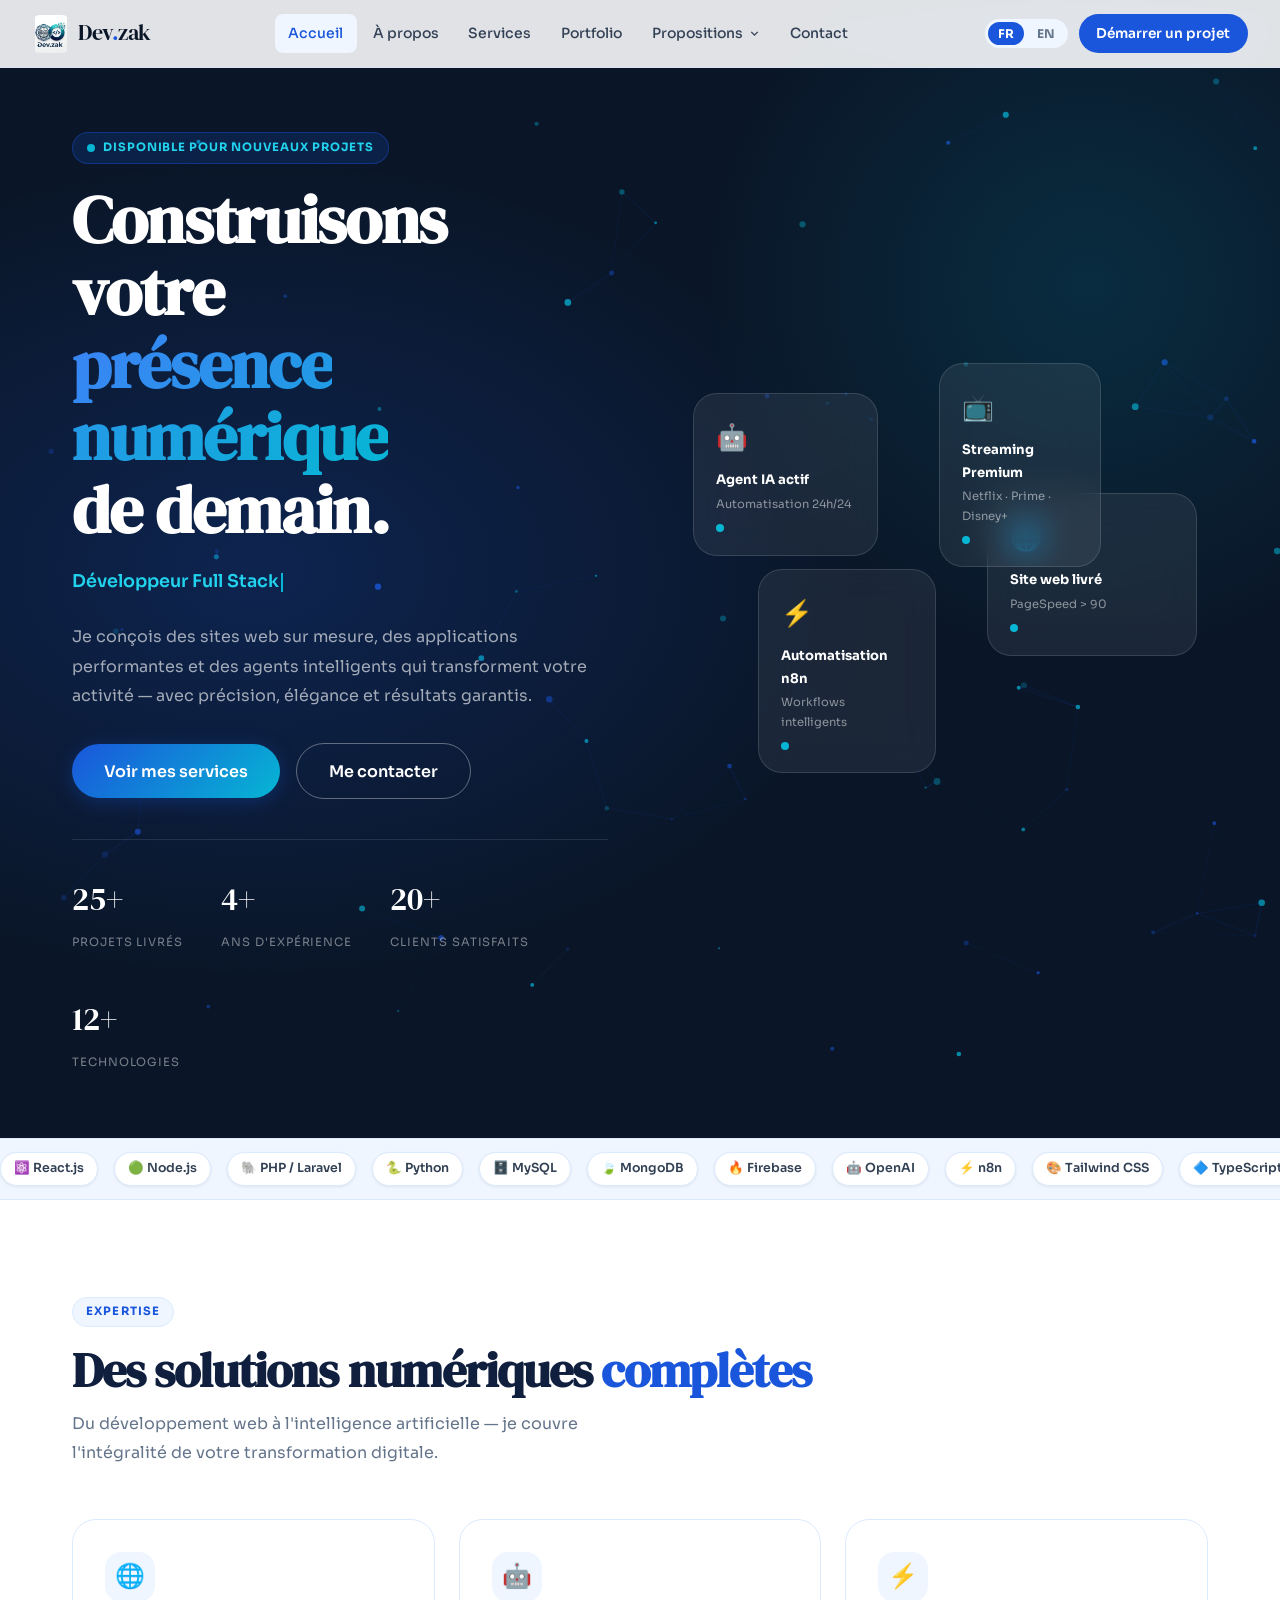
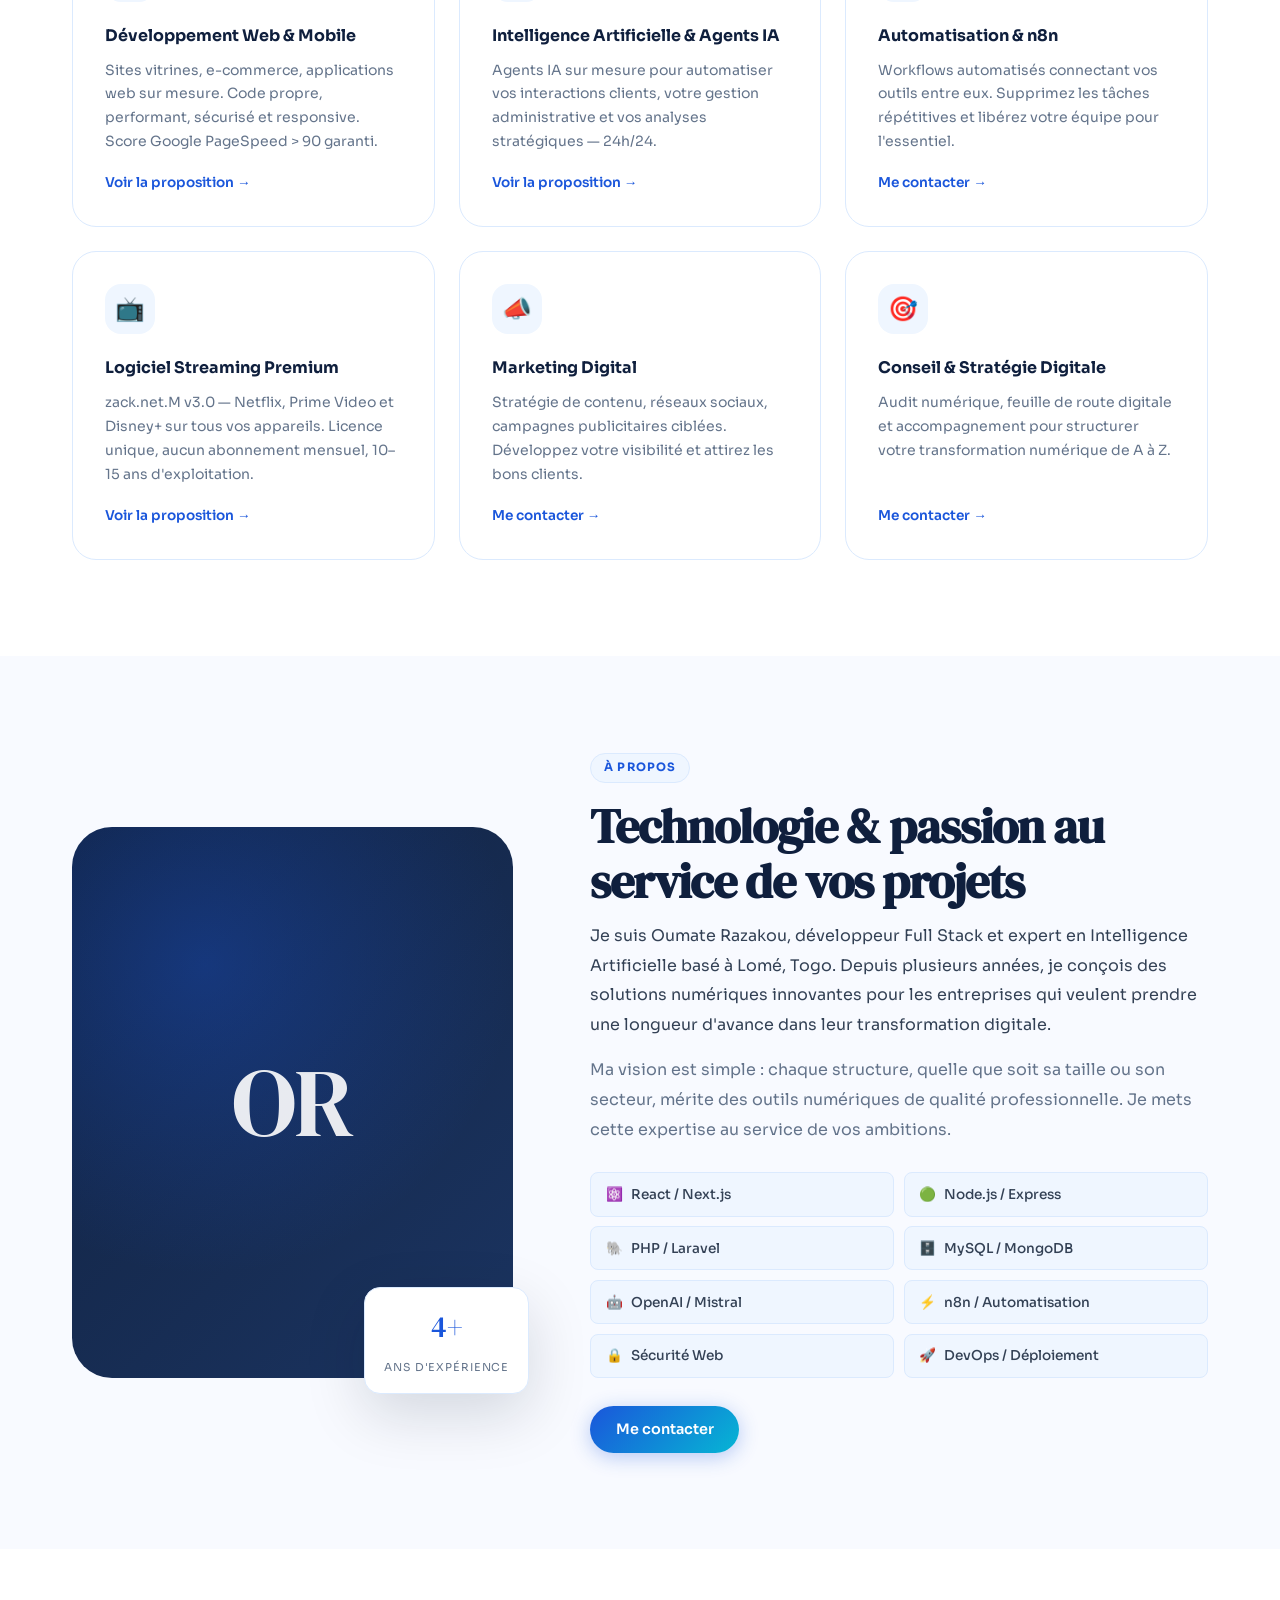
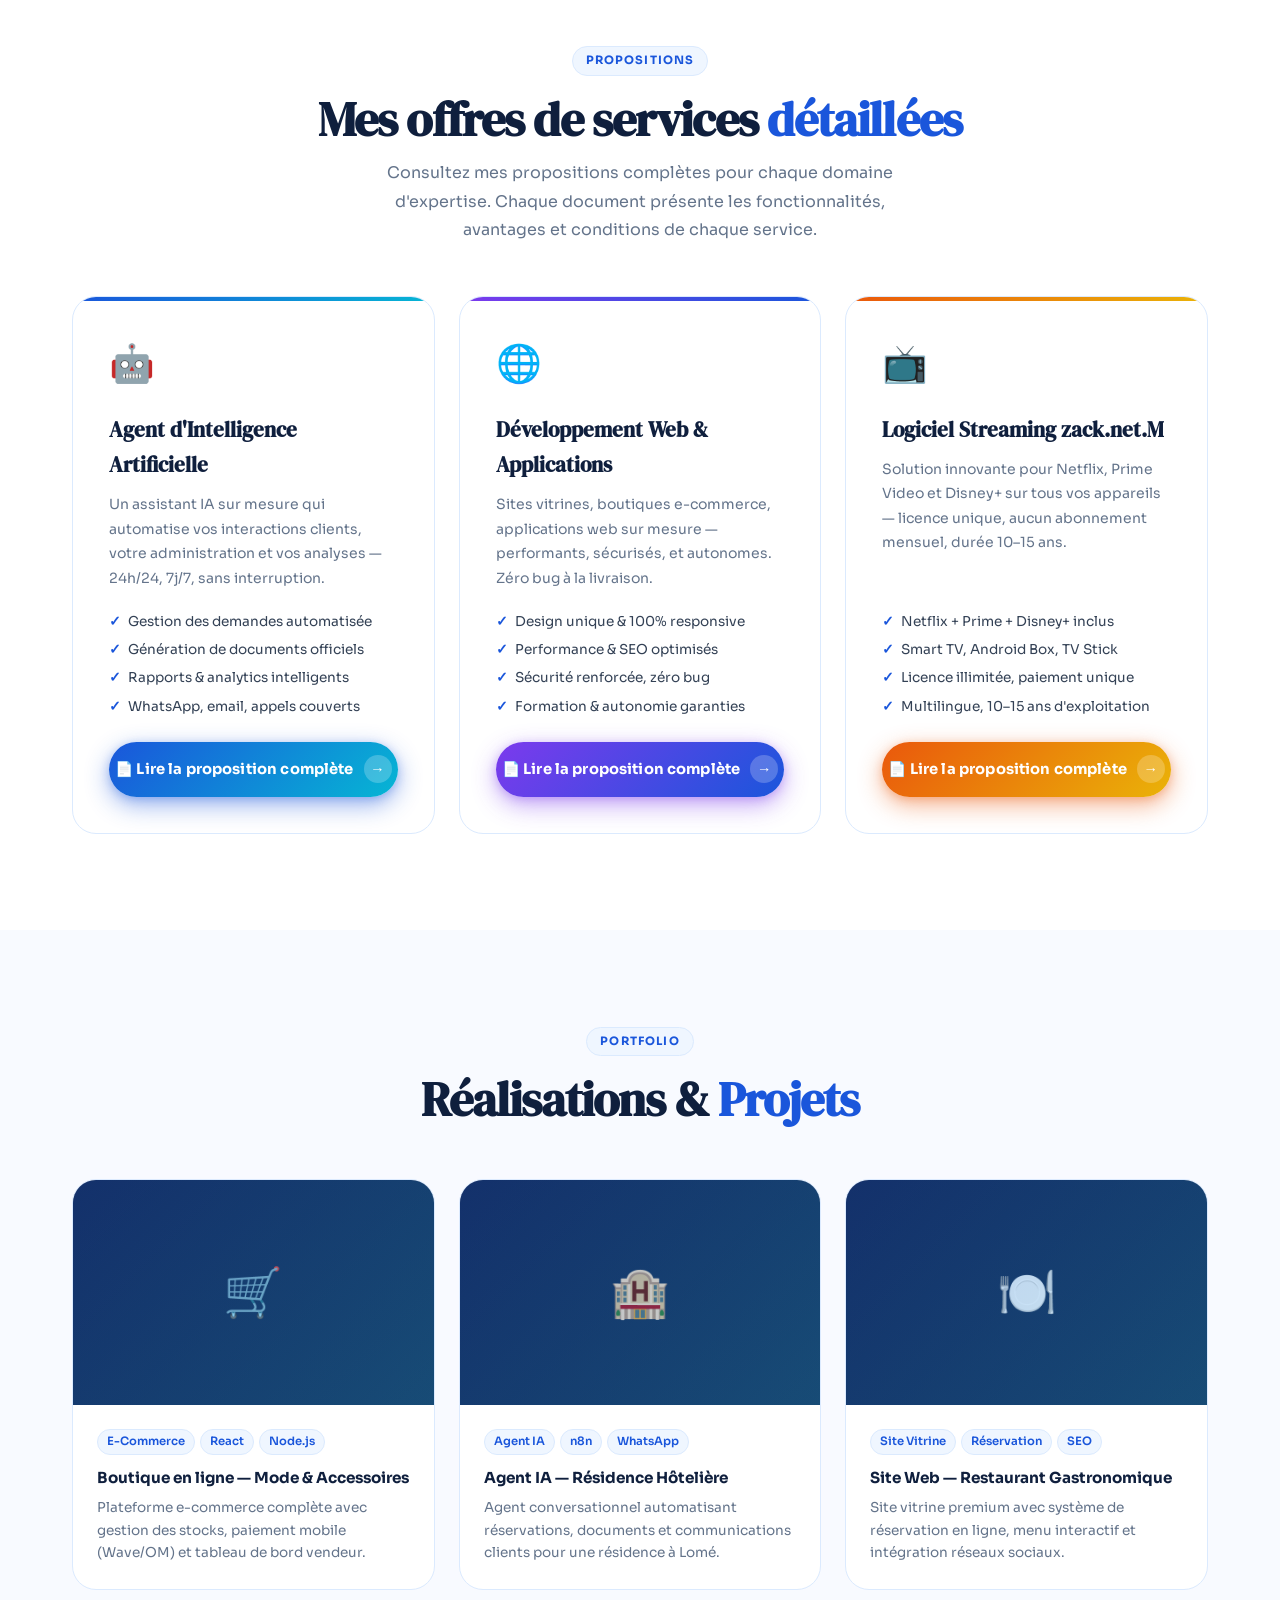
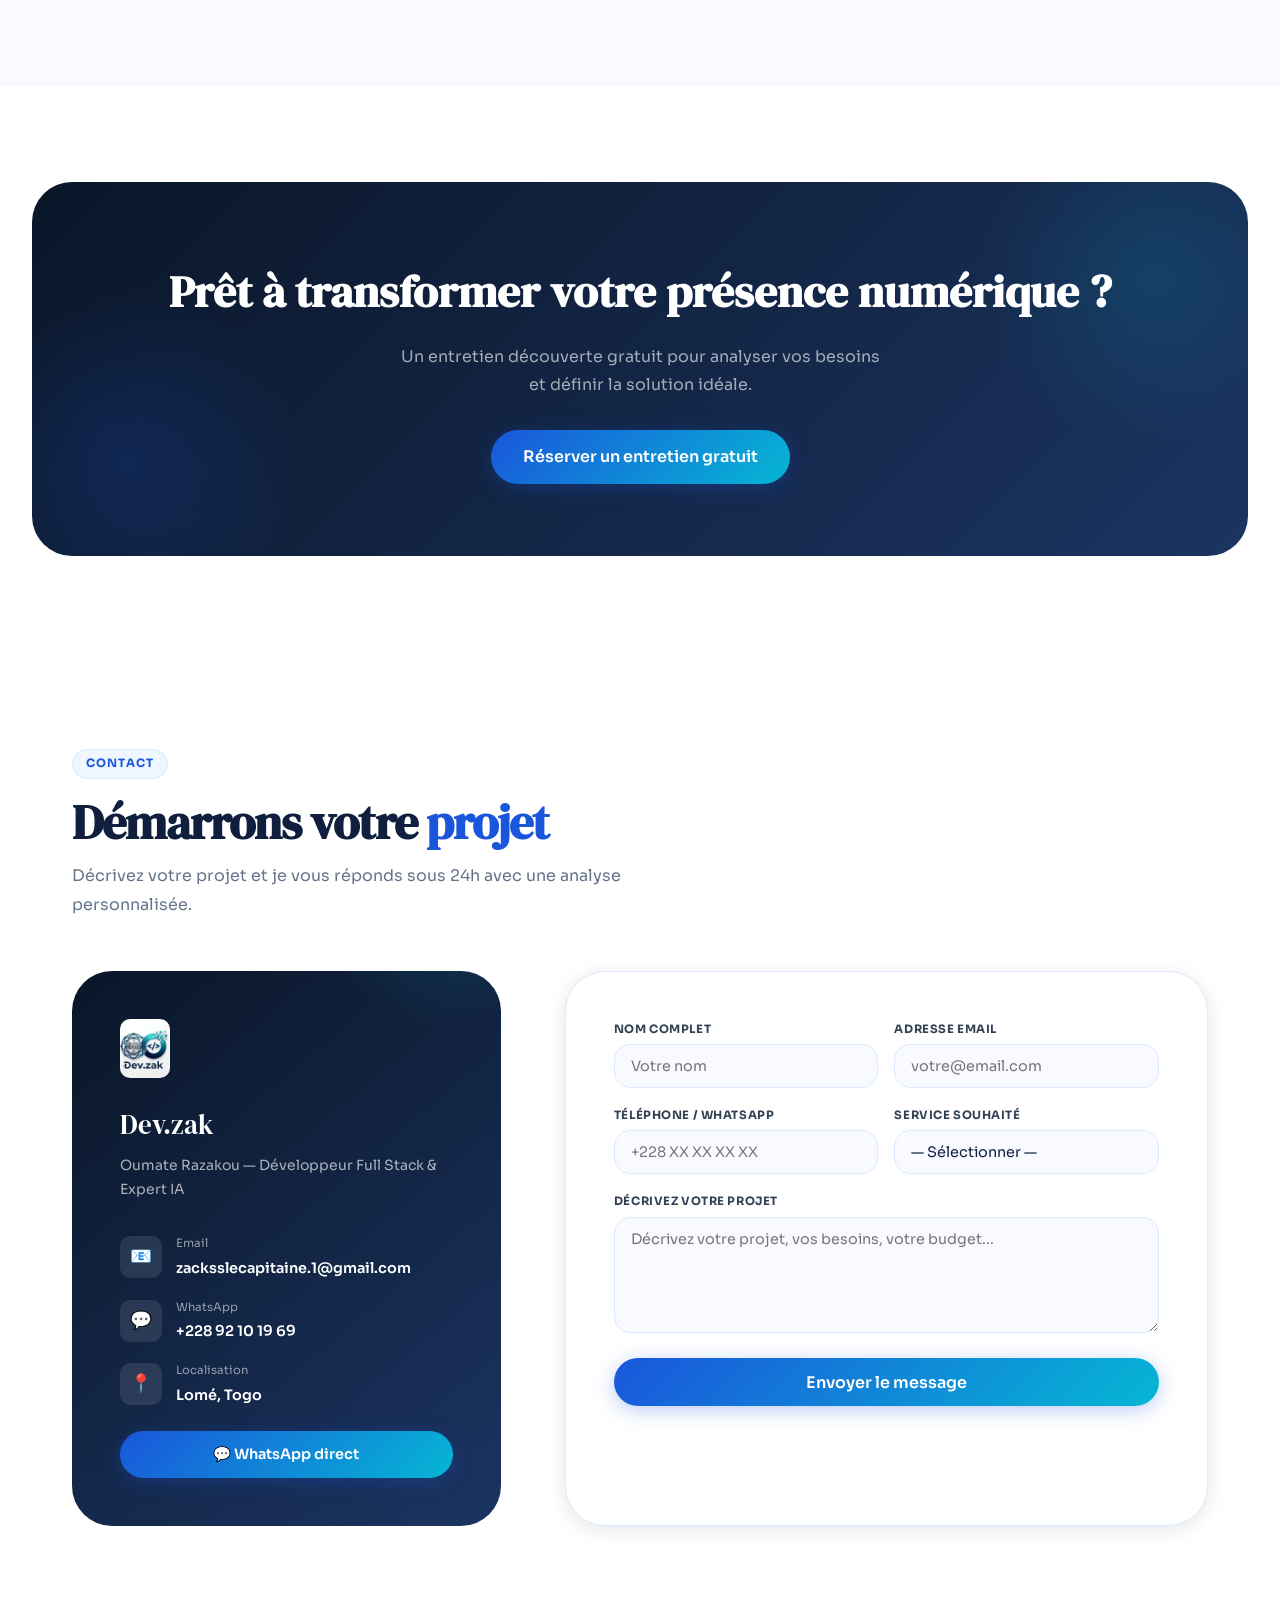
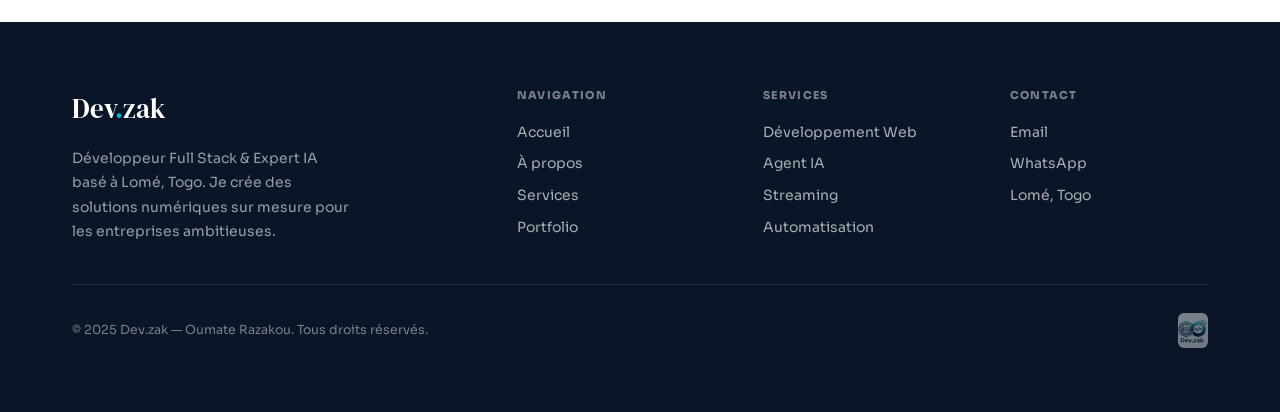
==== index.html @ 381071c2 "premier commit" ====
<!DOCTYPE html>
<html lang="fr">
<head>
  <meta charset="UTF-8"/>
  <meta name="viewport" content="width=device-width, initial-scale=1.0"/>
  <!-- SEO Principal -->
  <meta name="description" content="Dev.zak — Oumate Razakou, Développeur Full Stack & Expert IA à Lomé, Togo. Création de sites web sur mesure, agents IA, automatisation n8n, logiciel streaming. Devis gratuit."/>
  <meta name="keywords" content="développeur web Togo, développeur full stack Lomé, création site web Togo, agent IA Afrique, automatisation n8n, site web sur mesure, Dev.zak, Oumate Razakou, développeur Lomé, intelligence artificielle Togo"/>
  <meta name="author" content="Oumate Razakou — Dev.zak"/>
  <meta name="robots" content="index, follow"/>
  <meta name="theme-color" content="#0A1628"/>
  <link rel="canonical" href="https://dev-zak.netlify.app/"/>
  <meta name="google-site-verification" content="googledb522d963f6779ad"/>

  <!-- Open Graph (réseaux sociaux) -->
  <meta property="og:type" content="website"/>
  <meta property="og:url" content="https://dev-zak.netlify.app/"/>
  <meta property="og:title" content="Dev.zak — Développeur Full Stack & Expert IA | Lomé, Togo"/>
  <meta property="og:description" content="Sites web sur mesure, agents IA et solutions numériques innovantes à Lomé, Togo. Contactez Dev.zak pour un devis gratuit."/>
  <meta property="og:image" content="https://dev-zak.netlify.app/assets/logo.png"/>
  <meta property="og:locale" content="fr_FR"/>
  <meta property="og:site_name" content="Dev.zak"/>

  <!-- Twitter Card -->
  <meta name="twitter:card" content="summary_large_image"/>
  <meta name="twitter:title" content="Dev.zak — Développeur Full Stack & Expert IA"/>
  <meta name="twitter:description" content="Sites web sur mesure, agents IA et solutions numériques à Lomé, Togo."/>
  <meta name="twitter:image" content="https://dev-zak.netlify.app/assets/logo.png"/>

  <!-- Schema.org (données structurées pour Google) -->
  <script type="application/ld+json">
  {
    "@context": "https://schema.org",
    "@type": "ProfessionalService",
    "name": "Dev.zak",
    "description": "Développement web sur mesure, agents IA et solutions numériques à Lomé, Togo.",
    "url": "https://dev-zak.netlify.app",
    "logo": "https://dev-zak.netlify.app/assets/logo.png",
    "founder": {
      "@type": "Person",
      "name": "Oumate Razakou",
      "jobTitle": "Développeur Full Stack & Expert IA"
    },
    "address": {
      "@type": "PostalAddress",
      "addressLocality": "Lomé",
      "addressCountry": "TG"
    },
    "contactPoint": {
      "@type": "ContactPoint",
      "telephone": "+22892101969",
      "contactType": "customer service",
      "availableLanguage": ["French", "English"]
    },
    "sameAs": [
      "https://wa.me/22892101969"
    ],
    "serviceType": [
      "Développement Web",
      "Intelligence Artificielle",
      "Automatisation",
      "Marketing Digital"
    ]
  }
  </script>
  <title>Dev.zak — Oumate Razakou</title>
  <link rel="icon" href="assets/logo.png" type="image/png"/>
  <link rel="stylesheet" href="css/main.css"/>
</head>
<body>

<!-- ═══ NAVBAR ═══ -->
<nav class="navbar" id="navbar">
  <a href="index.html" class="nav-brand">
    <img src="assets/logo.png" alt="Dev.zak" class="nav-logo" width="38" height="38"/>
    <span class="nav-brand-name">Dev<span>.</span>zak</span>
  </a>

  <div class="nav-links">
    <a href="index.html" data-i18n="nav_home" class="active">Accueil</a>
    <a href="#about" data-i18n="nav_about">À propos</a>
    <a href="#services" data-i18n="nav_services">Services</a>
    <a href="#portfolio" data-i18n="nav_portfolio">Portfolio</a>
    <div class="nav-dropdown">
      <button class="nav-dropdown-btn">
        <span data-i18n="nav_propositions">Propositions</span>
        <svg width="13" height="13" viewBox="0 0 24 24" fill="none" stroke="currentColor" stroke-width="2.5"><polyline points="6,9 12,15 18,9"/></svg>
      </button>
      <div class="nav-dropdown-menu">
        <a href="propositions/agent-ia.html">
          <div class="drop-icon">🤖</div>
          <div>
            <div style="font-weight:700;font-size:0.85rem;" data-i18n="nav_prop_ia">Agent IA</div>
            <div style="font-size:0.72rem;color:#64748B;">Automatisation intelligente</div>
          </div>
        </a>
        <a href="propositions/site-web.html">
          <div class="drop-icon">🌐</div>
          <div>
            <div style="font-weight:700;font-size:0.85rem;" data-i18n="nav_prop_web">Développement Web</div>
            <div style="font-size:0.72rem;color:#64748B;">Sites & Applications</div>
          </div>
        </a>
        <a href="propositions/streaming.html">
          <div class="drop-icon">📺</div>
          <div>
            <div style="font-weight:700;font-size:0.85rem;" data-i18n="nav_prop_streaming">Logiciel Streaming</div>
            <div style="font-size:0.72rem;color:#64748B;">Netflix, Prime, Disney+</div>
          </div>
        </a>
      </div>
    </div>
    <a href="#contact" data-i18n="nav_contact">Contact</a>
  </div>

  <div class="nav-right">
    <div class="nav-lang">
      <button class="lang-btn active" data-lang="fr">FR</button>
      <button class="lang-btn" data-lang="en">EN</button>
    </div>
    <a href="#contact" class="nav-cta" data-i18n="nav_cta">Démarrer un projet</a>
    <button class="nav-hamburger" id="nav-hamburger" aria-label="Menu" aria-expanded="false">
      <span></span><span></span><span></span>
    </button>
  </div>
</nav>

<!-- Mobile nav -->
<div class="mobile-nav" id="mobile-nav" role="dialog" aria-label="Navigation mobile">
  <button class="mobile-nav-close" id="mobile-nav-close" aria-label="Fermer">✕</button>
  <a href="index.html" data-i18n="nav_home">🏠 Accueil</a>
  <a href="#about" data-i18n="nav_about">👤 À propos</a>
  <a href="#services" data-i18n="nav_services">⚙️ Services</a>
  <a href="#portfolio" data-i18n="nav_portfolio">💼 Portfolio</a>
  <div class="mobile-nav-sep">Propositions</div>
  <a href="propositions/agent-ia.html">🤖 <span data-i18n="nav_prop_ia">Agent IA</span></a>
  <a href="propositions/site-web.html">🌐 <span data-i18n="nav_prop_web">Développement Web</span></a>
  <a href="propositions/streaming.html">📺 <span data-i18n="nav_prop_streaming">Logiciel Streaming</span></a>
  <a href="#contact" data-i18n="nav_contact">✉️ Contact</a>
</div>

<!-- ═══ HERO ═══ -->
<section class="hero" id="home">
  <canvas id="particles-canvas" aria-hidden="true"></canvas>
  <div class="hero-gradient" aria-hidden="true"></div>
  <div class="container">
    <div class="hero-inner">
      <div class="hero-text">
        <div class="hero-badge" data-i18n="hero_badge">Disponible pour nouveaux projets</div>
        <h1 class="hero-title">
          <span data-i18n="hero_title_1">Construisons votre</span><br/>
          <span class="highlight" data-i18n="hero_title_2">présence numérique</span><br/>
          <span data-i18n="hero_title_3">de demain.</span>
        </h1>
        <div class="hero-typed-row">
          <span id="typed-text"></span><span class="cursor-blink" aria-hidden="true"></span>
        </div>
        <p class="hero-desc" data-i18n="hero_desc">Je conçois des sites web sur mesure, des applications performantes et des agents intelligents qui transforment votre activité — avec précision, élégance et résultats garantis.</p>
        <div class="hero-actions">
          <a href="#services" class="btn btn-primary btn-lg" data-i18n="hero_btn_primary">Voir mes services</a>
          <a href="#contact" class="btn btn-outline btn-lg" data-i18n="hero_btn_secondary">Me contacter</a>
        </div>
        <div class="hero-stats">
          <div class="stat-item"><span class="stat-num" data-target="25" data-suffix="+">0</span><span class="stat-label" data-i18n="stat_1">Projets livrés</span></div>
          <div class="stat-item"><span class="stat-num" data-target="4" data-suffix="+">0</span><span class="stat-label" data-i18n="stat_2">Ans d'expérience</span></div>
          <div class="stat-item"><span class="stat-num" data-target="20" data-suffix="+">0</span><span class="stat-label" data-i18n="stat_3">Clients satisfaits</span></div>
          <div class="stat-item"><span class="stat-num" data-target="15" data-suffix="+">0</span><span class="stat-label" data-i18n="stat_4">Technologies</span></div>
        </div>
      </div>
      <div class="hero-visual" aria-hidden="true">
        <div class="hero-card"><div class="hero-card-icon">🤖</div><div class="hero-card-title">Agent IA actif</div><div class="hero-card-sub">Automatisation 24h/24</div><div class="hero-card-dot"></div></div>
        <div class="hero-card"><div class="hero-card-icon">🌐</div><div class="hero-card-title">Site web livré</div><div class="hero-card-sub">PageSpeed &gt; 90</div><div class="hero-card-dot"></div></div>
        <div class="hero-card"><div class="hero-card-icon">⚡</div><div class="hero-card-title">Automatisation n8n</div><div class="hero-card-sub">Workflows intelligents</div><div class="hero-card-dot"></div></div>
        <div class="hero-card"><div class="hero-card-icon">📺</div><div class="hero-card-title">Streaming Premium</div><div class="hero-card-sub">Netflix · Prime · Disney+</div><div class="hero-card-dot"></div></div>
      </div>
    </div>
  </div>
</section>

<!-- ═══ MARQUEE ═══ -->
<div class="marquee-wrap" aria-hidden="true">
  <div class="marquee-track">
    <div class="tech-chip">⚛️ React.js</div><div class="tech-chip">🟢 Node.js</div><div class="tech-chip">🐘 PHP / Laravel</div><div class="tech-chip">🐍 Python</div><div class="tech-chip">🗄️ MySQL</div><div class="tech-chip">🍃 MongoDB</div><div class="tech-chip">🔥 Firebase</div><div class="tech-chip">🤖 OpenAI</div><div class="tech-chip">⚡ n8n</div><div class="tech-chip">🎨 Tailwind CSS</div><div class="tech-chip">🔷 TypeScript</div><div class="tech-chip">🚀 Next.js</div><div class="tech-chip">🐳 Docker</div><div class="tech-chip">💳 Stripe / Wave</div><div class="tech-chip">🌊 Vercel</div>
    <div class="tech-chip">⚛️ React.js</div><div class="tech-chip">🟢 Node.js</div><div class="tech-chip">🐘 PHP / Laravel</div><div class="tech-chip">🐍 Python</div><div class="tech-chip">🗄️ MySQL</div><div class="tech-chip">🍃 MongoDB</div><div class="tech-chip">🔥 Firebase</div><div class="tech-chip">🤖 OpenAI</div><div class="tech-chip">⚡ n8n</div><div class="tech-chip">🎨 Tailwind CSS</div><div class="tech-chip">🔷 TypeScript</div><div class="tech-chip">🚀 Next.js</div><div class="tech-chip">🐳 Docker</div><div class="tech-chip">💳 Stripe / Wave</div><div class="tech-chip">🌊 Vercel</div>
  </div>
</div>

<!-- ═══ SERVICES ═══ -->
<section class="section" id="services">
  <div class="container">
    <div class="section-header">
      <div class="section-tag reveal" data-i18n="services_tag">Expertise</div>
      <h2 class="section-title reveal reveal-delay-1">Des solutions numériques <span>complètes</span></h2>
      <p class="section-subtitle reveal reveal-delay-2" data-i18n="services_subtitle">Du développement web à l'intelligence artificielle — je couvre l'intégralité de votre transformation digitale.</p>
    </div>
    <div class="services-grid">
      <div class="service-card reveal">
        <div class="service-icon">🌐</div>
        <h3 class="service-card-title">Développement Web & Mobile</h3>
        <p class="service-card-desc">Sites vitrines, e-commerce, applications web sur mesure. Code propre, performant, sécurisé et responsive. Score Google PageSpeed &gt; 90 garanti.</p>
        <a href="propositions/site-web.html" class="service-card-link">Voir la proposition →</a>
      </div>
      <div class="service-card reveal reveal-delay-1">
        <div class="service-icon">🤖</div>
        <h3 class="service-card-title">Intelligence Artificielle & Agents IA</h3>
        <p class="service-card-desc">Agents IA sur mesure pour automatiser vos interactions clients, votre gestion administrative et vos analyses stratégiques — 24h/24.</p>
        <a href="propositions/agent-ia.html" class="service-card-link">Voir la proposition →</a>
      </div>
      <div class="service-card reveal reveal-delay-2">
        <div class="service-icon">⚡</div>
        <h3 class="service-card-title">Automatisation & n8n</h3>
        <p class="service-card-desc">Workflows automatisés connectant vos outils entre eux. Supprimez les tâches répétitives et libérez votre équipe pour l'essentiel.</p>
        <a href="#contact" class="service-card-link">Me contacter →</a>
      </div>
      <div class="service-card reveal">
        <div class="service-icon">📺</div>
        <h3 class="service-card-title">Logiciel Streaming Premium</h3>
        <p class="service-card-desc">zack.net.M v3.0 — Netflix, Prime Video et Disney+ sur tous vos appareils. Licence unique, aucun abonnement mensuel, 10–15 ans d'exploitation.</p>
        <a href="propositions/streaming.html" class="service-card-link">Voir la proposition →</a>
      </div>
      <div class="service-card reveal reveal-delay-1">
        <div class="service-icon">📣</div>
        <h3 class="service-card-title">Marketing Digital</h3>
        <p class="service-card-desc">Stratégie de contenu, réseaux sociaux, campagnes publicitaires ciblées. Développez votre visibilité et attirez les bons clients.</p>
        <a href="#contact" class="service-card-link">Me contacter →</a>
      </div>
      <div class="service-card reveal reveal-delay-2">
        <div class="service-icon">🎯</div>
        <h3 class="service-card-title">Conseil & Stratégie Digitale</h3>
        <p class="service-card-desc">Audit numérique, feuille de route digitale et accompagnement pour structurer votre transformation numérique de A à Z.</p>
        <a href="#contact" class="service-card-link">Me contacter →</a>
      </div>
    </div>
  </div>
</section>

<!-- ═══ ABOUT ═══ -->
<section class="section section-bg" id="about">
  <div class="container">
    <div class="about-grid">
      <div class="about-img-col reveal reveal-left">
        <div class="about-avatar">
          <span class="about-initials">OR</span>
        </div>
        <div class="about-badge">
          <span class="about-badge-num">4+</span>
          <span class="about-badge-text">Ans d'expérience</span>
        </div>
      </div>
      <div class="reveal reveal-right">
        <div class="section-tag" data-i18n="about_tag">À propos</div>
        <h2 class="section-title" data-i18n="about_title">Technologie & passion au service de vos projets</h2>
        <p style="color:var(--text-body);line-height:1.85;margin-bottom:1rem;" data-i18n="about_desc">Je suis Oumate Razakou, développeur Full Stack et expert en Intelligence Artificielle basé à Lomé, Togo. Depuis plusieurs années, je conçois des solutions numériques innovantes pour les structures qui veulent prendre une longueur d'avance dans leur transformation digitale.</p>
        <p style="color:var(--text-muted);line-height:1.85;margin-bottom:1.75rem;" data-i18n="about_vision">Ma vision est simple : chaque structure, quelle que soit sa taille ou son secteur, mérite des outils numériques de qualité professionnelle. Je mets cette expertise au service de vos ambitions.</p>
        <div class="skills-grid">
          <div class="skill-chip"><span>⚛️</span> React / Next.js</div>
          <div class="skill-chip"><span>🟢</span> Node.js / Express</div>
          <div class="skill-chip"><span>🐘</span> PHP / Laravel</div>
          <div class="skill-chip"><span>🗄️</span> MySQL / MongoDB</div>
          <div class="skill-chip"><span>🤖</span> OpenAI / Mistral</div>
          <div class="skill-chip"><span>⚡</span> n8n / Automatisation</div>
          <div class="skill-chip"><span>🔒</span> Sécurité Web</div>
          <div class="skill-chip"><span>🚀</span> DevOps / Déploiement</div>
        </div>
        <div style="margin-top:1.75rem;">
          <a href="#contact" class="btn btn-primary" data-i18n="hero_btn_secondary">Me contacter</a>
        </div>
      </div>
    </div>
  </div>
</section>

<!-- ═══ PROPOSITIONS ═══ -->
<section class="section" id="propositions">
  <div class="container">
    <div class="section-header centered">
      <div class="section-tag reveal" data-i18n="props_tag">Propositions</div>
      <h2 class="section-title reveal reveal-delay-1">Mes offres de services <span>détaillées</span></h2>
      <p class="section-subtitle reveal reveal-delay-2" data-i18n="props_subtitle">Consultez mes propositions complètes pour chaque domaine d'expertise. Chaque page présente les fonctionnalités et avantages de chaque service.</p>
    </div>
    <div class="props-grid">
      <div class="prop-card reveal" style="--card-grad: linear-gradient(90deg, #1A56DB, #06B6D4);">
        <div class="prop-icon">🤖</div>
        <h3 class="prop-title">Agent d'Intelligence Artificielle</h3>
        <p class="prop-desc">Un assistant IA sur mesure qui automatise vos interactions clients, votre administration et vos analyses — 24h/24, 7j/7, sans interruption.</p>
        <div class="prop-features">
          <div class="prop-feature">Gestion des demandes automatisée</div>
          <div class="prop-feature">Génération de documents officiels</div>
          <div class="prop-feature">Rapports & analytics intelligents</div>
          <div class="prop-feature">WhatsApp, email, appels couverts</div>
        </div>
        <div class="btn-float-wrap">
          <a href="propositions/agent-ia.html" class="btn-float btn-float-ia">
            <span>📄 Lire la proposition complète</span>
            <span class="btn-float-arrow">→</span>
          </a>
        </div>
      </div>
      <div class="prop-card reveal reveal-delay-1" style="--card-grad: linear-gradient(90deg, #7C3AED, #1A56DB);">
        <div class="prop-icon">🌐</div>
        <h3 class="prop-title">Développement Web & Applications</h3>
        <p class="prop-desc">Sites vitrines, boutiques e-commerce, applications web sur mesure — performants, sécurisés, et autonomes. Zéro bug à la livraison.</p>
        <div class="prop-features">
          <div class="prop-feature">Design unique & 100% responsive</div>
          <div class="prop-feature">Performance & SEO optimisés</div>
          <div class="prop-feature">Sécurité renforcée, zéro bug</div>
          <div class="prop-feature">Formation & autonomie garanties</div>
        </div>
        <div class="btn-float-wrap">
          <a href="propositions/site-web.html" class="btn-float btn-float-web">
            <span>📄 Lire la proposition complète</span>
            <span class="btn-float-arrow">→</span>
          </a>
        </div>
      </div>
      <div class="prop-card reveal reveal-delay-2" style="--card-grad: linear-gradient(90deg, #EA580C, #EAB308);">
        <div class="prop-icon">📺</div>
        <h3 class="prop-title">Logiciel Streaming zack.net.M</h3>
        <p class="prop-desc">Solution innovante pour Netflix, Prime Video et Disney+ sur tous vos appareils — licence unique, aucun abonnement mensuel, durée 10–15 ans.</p>
        <div class="prop-features">
          <div class="prop-feature">Netflix + Prime + Disney+ inclus</div>
          <div class="prop-feature">Smart TV, Android Box, TV Stick</div>
          <div class="prop-feature">Licence illimitée, paiement unique</div>
          <div class="prop-feature">Multilingue, 10–15 ans d'exploitation</div>
        </div>
        <div class="btn-float-wrap">
          <a href="propositions/streaming.html" class="btn-float btn-float-streaming">
            <span>📄 Lire la proposition complète</span>
            <span class="btn-float-arrow">→</span>
          </a>
        </div>
      </div>
    </div>
  </div>
</section>

<!-- ═══ PORTFOLIO ═══ -->
<section class="section section-bg" id="portfolio">
  <div class="container">
    <div class="section-header centered">
      <div class="section-tag reveal" data-i18n="portfolio_tag">Portfolio</div>
      <h2 class="section-title reveal reveal-delay-1">Réalisations & <span>Projets</span></h2>
    </div>
    <div class="portfolio-grid">
      <div class="portfolio-card reveal">
        <div class="portfolio-thumb">🛒</div>
        <div class="portfolio-info">
          <div class="portfolio-tags"><span class="tag">E-Commerce</span><span class="tag">React</span><span class="tag">Node.js</span></div>
          <h3 class="portfolio-title">Boutique en ligne — Mode & Accessoires</h3>
          <p class="portfolio-desc">Plateforme e-commerce complète avec gestion des stocks, paiement mobile (Wave/OM) et tableau de bord vendeur.</p>
        </div>
      </div>
      <div class="portfolio-card reveal reveal-delay-1">
        <div class="portfolio-thumb">🏨</div>
        <div class="portfolio-info">
          <div class="portfolio-tags"><span class="tag">Agent IA</span><span class="tag">n8n</span><span class="tag">WhatsApp</span></div>
          <h3 class="portfolio-title">Agent IA — Résidence Hôtelière</h3>
          <p class="portfolio-desc">Agent conversationnel automatisant réservations, documents et communications clients pour une résidence à Lomé.</p>
        </div>
      </div>
      <div class="portfolio-card reveal reveal-delay-2">
        <div class="portfolio-thumb">🍽️</div>
        <div class="portfolio-info">
          <div class="portfolio-tags"><span class="tag">Site Vitrine</span><span class="tag">Réservation</span><span class="tag">SEO</span></div>
          <h3 class="portfolio-title">Site Web — Restaurant Gastronomique</h3>
          <p class="portfolio-desc">Site vitrine premium avec système de réservation en ligne, menu interactif et intégration réseaux sociaux.</p>
        </div>
      </div>
    </div>
  </div>
</section>

<!-- ═══ CTA ═══ -->
<section class="section">
  <div class="cta-wrap">
    <div class="cta-banner">
      <div class="cta-inner">
        <h2 class="cta-title" data-i18n="cta_title">Prêt à transformer votre présence numérique ?</h2>
        <p class="cta-sub" data-i18n="cta_sub">Un entretien découverte gratuit pour analyser vos besoins et définir la solution idéale.</p>
        <a href="#contact" class="btn btn-primary btn-lg" data-i18n="cta_btn">Réserver un entretien gratuit</a>
      </div>
    </div>
  </div>
</section>

<!-- ═══ CONTACT ═══ -->
<section class="section" id="contact">
  <div class="container">
    <div class="section-header">
      <div class="section-tag reveal" data-i18n="contact_tag">Contact</div>
      <h2 class="section-title reveal reveal-delay-1">Démarrons votre <span>projet</span></h2>
      <p class="section-subtitle reveal reveal-delay-2" data-i18n="contact_subtitle">Décrivez votre projet et je vous réponds sous 24h avec une analyse personnalisée.</p>
    </div>
    <div class="contact-grid">
      <div class="contact-card-info reveal reveal-left">
        <img src="assets/logo.png" alt="Dev.zak logo" class="contact-logo" width="50" height="50"/>
        <div class="contact-info-name">Dev.zak</div>
        <div class="contact-info-role">Oumate Razakou — Développeur Full Stack & Expert IA</div>
        <div class="contact-items">
          <div class="contact-item">
            <div class="contact-item-ico">📧</div>
            <div>
              <div class="contact-item-lbl">Email</div>
              <div class="contact-item-val">zacksslecapitaine.1@gmail.com</div>
            </div>
          </div>
          <div class="contact-item">
            <div class="contact-item-ico">💬</div>
            <div>
              <div class="contact-item-lbl">WhatsApp</div>
              <div class="contact-item-val">+228 92 10 19 69</div>
            </div>
          </div>
          <div class="contact-item">
            <div class="contact-item-ico">📍</div>
            <div>
              <div class="contact-item-lbl">Localisation</div>
              <div class="contact-item-val">Lomé, Togo</div>
            </div>
          </div>
        </div>
        <div style="margin-top:auto;padding-top:1.5rem;">
          <a href="https://wa.me/22892101969" target="_blank" rel="noopener noreferrer" class="btn btn-primary btn-full">💬 WhatsApp direct</a>
        </div>
      </div>
      <div class="contact-form-wrap reveal reveal-right">
        <form id="contact-form" novalidate>
          <div class="form-row">
            <div class="form-group">
              <label for="f-name" data-i18n="form_name">Nom complet</label>
              <input id="f-name" type="text" name="name" data-i18n-placeholder="form_ph_name" placeholder="Votre nom" autocomplete="name" required/>
            </div>
            <div class="form-group">
              <label for="f-email" data-i18n="form_email">Adresse email</label>
              <input id="f-email" type="email" name="email" data-i18n-placeholder="form_ph_email" placeholder="votre@email.com" autocomplete="email" required/>
            </div>
          </div>
          <div class="form-row">
            <div class="form-group">
              <label for="f-phone" data-i18n="form_phone">Téléphone / WhatsApp</label>
              <input id="f-phone" type="tel" name="phone" placeholder="+228 XX XX XX XX" autocomplete="tel"/>
            </div>
            <div class="form-group">
              <label for="f-service" data-i18n="form_service">Service souhaité</label>
              <select id="f-service" name="service">
                <option value="">— Sélectionner —</option>
                <option value="web">Développement Web</option>
                <option value="ia">Agent IA</option>
                <option value="streaming">Logiciel Streaming</option>
                <option value="marketing">Marketing Digital</option>
                <option value="conseil">Conseil Digital</option>
                <option value="autre">Autre</option>
              </select>
            </div>
          </div>
          <div class="form-group">
            <label for="f-message" data-i18n="form_message">Décrivez votre projet</label>
            <textarea id="f-message" name="message" rows="5" placeholder="Décrivez votre projet, vos besoins, votre budget..." required></textarea>
          </div>
          <button type="submit" class="btn btn-primary btn-full btn-lg" data-i18n="form_submit">Envoyer le message</button>
        </form>
      </div>
    </div>
  </div>
</section>

<!-- ═══ FOOTER ═══ -->
<footer class="footer">
  <div class="container">
    <div class="footer-grid">
      <div>
        <div class="footer-brand-name">Dev<span>.</span>zak</div>
        <p class="footer-desc" data-i18n="footer_desc">Développeur Full Stack & Expert IA basé à Lomé, Togo. Je crée des solutions numériques sur mesure pour les structures ambitieuses.</p>
      </div>
      <div>
        <div class="footer-col-title" data-i18n="footer_nav">Navigation</div>
        <div class="footer-col-links">
          <a href="index.html" data-i18n="nav_home">Accueil</a>
          <a href="#about" data-i18n="nav_about">À propos</a>
          <a href="#services" data-i18n="nav_services">Services</a>
          <a href="#portfolio" data-i18n="nav_portfolio">Portfolio</a>
        </div>
      </div>
      <div>
        <div class="footer-col-title" data-i18n="footer_services_title">Services</div>
        <div class="footer-col-links">
          <a href="propositions/site-web.html">Développement Web</a>
          <a href="propositions/agent-ia.html">Agent IA</a>
          <a href="propositions/streaming.html">Streaming</a>
          <a href="#contact">Automatisation</a>
        </div>
      </div>
      <div>
        <div class="footer-col-title" data-i18n="footer_contact_title">Contact</div>
        <div class="footer-col-links">
          <a href="mailto:zacksslecapitaine.1@gmail.com">Email</a>
          <a href="https://wa.me/22892101969" target="_blank" rel="noopener">WhatsApp</a>
          <a href="#">Lomé, Togo</a>
        </div>
      </div>
    </div>
    <div class="footer-bottom">
      <span>© 2025 Dev.zak — Oumate Razakou. Tous droits réservés.</span>
      <img src="assets/logo.png" alt="Dev.zak" class="footer-logo" width="30" height="30"/>
    </div>
  </div>
</footer>

<script src="js/main.js"></script>
</body>
</html>
---- css/main.css ----
/* ═══════════════════════════════════════════════════════════════
   DEV.ZAK — Main Stylesheet — Mobile-First Fully Responsive
   ═══════════════════════════════════════════════════════════════ */

@import url('https://fonts.googleapis.com/css2?family=DM+Serif+Display:ital@0;1&family=Sora:wght@300;400;500;600;700;800&family=JetBrains+Mono:wght@400;500&display=swap');

:root {
  --navy:        #0A1628;
  --navy-mid:    #112240;
  --navy-light:  #1B3461;
  --blue:        #1A56DB;
  --blue-light:  #3B82F6;
  --cyan:        #06B6D4;
  --cyan-light:  #22D3EE;
  --white:       #FFFFFF;
  --off-white:   #F8FAFF;
  --gray-100:    #EFF6FF;
  --gray-200:    #DBEAFE;
  --text-main:   #0F1F3D;
  --text-body:   #334155;
  --text-muted:  #64748B;

  --font-display: 'DM Serif Display', serif;
  --font-body:    'Sora', sans-serif;

  --shadow-sm:   0 1px 3px rgba(10,22,40,0.08);
  --shadow-md:   0 4px 20px rgba(10,22,40,0.10);
  --shadow-lg:   0 20px 60px rgba(10,22,40,0.15);
  --shadow-glow: 0 0 30px rgba(26,86,219,0.20);

  --radius-sm: 8px;
  --radius-md: 16px;
  --radius-lg: 24px;
  --radius-xl: 40px;

  --transition:      all 0.35s cubic-bezier(0.4,0,0.2,1);
  --transition-fast: all 0.18s ease;
}

/* ── Reset ── */
*, *::before, *::after { box-sizing: border-box; margin: 0; padding: 0; }
html { scroll-behavior: smooth; -webkit-text-size-adjust: 100%; }
body {
  font-family: var(--font-body);
  color: var(--text-main);
  background: var(--white);
  line-height: 1.7;
  overflow-x: hidden;
  -webkit-font-smoothing: antialiased;
}
img, svg, video { max-width: 100%; height: auto; display: block; }
a { text-decoration: none; color: inherit; }
ul { list-style: none; }
button { cursor: pointer; border: none; background: none; font-family: var(--font-body); }
::selection { background: var(--blue); color: white; }
::-webkit-scrollbar { width: 6px; }
::-webkit-scrollbar-track { background: var(--off-white); }
::-webkit-scrollbar-thumb { background: var(--blue); border-radius: 3px; }

/* ── Container ── */
.container {
  width: 100%;
  max-width: 1200px;
  margin-inline: auto;
  padding-inline: clamp(1rem, 5vw, 2rem);
}

/* ══════════════════════════════════════
   NAVBAR
   ══════════════════════════════════════ */
.navbar {
  position: fixed; inset-block-start: 0; inset-inline: 0;
  z-index: 1000;
  height: 68px;
  display: flex; align-items: center;
  padding-inline: clamp(1rem, 4vw, 2rem);
  gap: 0.5rem;
  background: rgba(255,255,255,0.88);
  backdrop-filter: blur(20px) saturate(180%);
  -webkit-backdrop-filter: blur(20px);
  border-bottom: 1px solid rgba(219,234,254,0.5);
  transition: var(--transition);
}
.navbar.scrolled {
  box-shadow: 0 2px 30px rgba(10,22,40,0.09);
  background: rgba(255,255,255,0.97);
}
.nav-brand {
  display: flex; align-items: center; gap: 8px;
  flex-shrink: 0;
}
.nav-logo { width: 38px; height: 38px; object-fit: contain; border-radius: 8px; }
.nav-brand-name {
  font-family: var(--font-display);
  font-size: 1.35rem; color: var(--navy);
  letter-spacing: -0.02em; white-space: nowrap;
}
.nav-brand-name span { color: var(--blue); }

.nav-links {
  display: flex; align-items: center; gap: 0.15rem;
  margin-inline-start: auto;
}
.nav-links a {
  padding: 0.45rem 0.85rem;
  font-size: 0.875rem; font-weight: 500;
  color: var(--text-body);
  border-radius: var(--radius-sm);
  transition: var(--transition-fast);
  white-space: nowrap;
}
.nav-links a:hover, .nav-links a.active { color: var(--blue); background: var(--gray-100); }

.nav-dropdown { position: relative; }
.nav-dropdown-btn {
  display: flex; align-items: center; gap: 5px;
  padding: 0.45rem 0.85rem;
  font-size: 0.875rem; font-weight: 500;
  color: var(--text-body);
  border-radius: var(--radius-sm);
  transition: var(--transition-fast); white-space: nowrap;
}
.nav-dropdown-btn:hover { color: var(--blue); background: var(--gray-100); }
.nav-dropdown-btn svg { transition: transform 0.2s; }
.nav-dropdown:hover .nav-dropdown-btn svg { transform: rotate(180deg); }
.nav-dropdown-menu {
  position: absolute; top: calc(100% + 8px); left: 0;
  background: white; border: 1px solid var(--gray-200);
  border-radius: var(--radius-md); box-shadow: var(--shadow-lg);
  min-width: 240px; padding: 0.5rem;
  opacity: 0; visibility: hidden; transform: translateY(-8px);
  transition: var(--transition-fast); z-index: 200;
}
.nav-dropdown:hover .nav-dropdown-menu { opacity: 1; visibility: visible; transform: translateY(0); }
.nav-dropdown-menu a {
  display: flex; align-items: center; gap: 10px;
  padding: 0.7rem 1rem; border-radius: var(--radius-sm);
  font-size: 0.85rem; transition: var(--transition-fast);
}
.nav-dropdown-menu a:hover { background: var(--gray-100); color: var(--blue); }
.drop-icon {
  width: 32px; height: 32px; flex-shrink: 0;
  background: var(--gray-100); border-radius: 8px;
  display: flex; align-items: center; justify-content: center;
  font-size: 1rem;
}

.nav-right {
  display: flex; align-items: center; gap: 0.65rem;
  flex-shrink: 0; margin-inline-start: auto;
}
.nav-lang {
  display: flex; align-items: center; gap: 3px;
  background: var(--gray-100); border-radius: 999px; padding: 3px;
}
.lang-btn {
  padding: 4px 10px;
  font-size: 0.75rem; font-weight: 700;
  color: var(--text-muted); border-radius: 999px;
  transition: var(--transition-fast);
}
.lang-btn.active { background: var(--blue); color: white; }

.nav-cta {
  padding: 0.5rem 1.1rem;
  background: var(--blue); color: white;
  border-radius: 999px; font-size: 0.85rem; font-weight: 600;
  transition: var(--transition-fast); white-space: nowrap;
}
.nav-cta:hover { background: var(--navy); transform: translateY(-1px); }

.nav-hamburger {
  display: none;
  flex-direction: column; gap: 5px;
  padding: 8px; border-radius: 8px;
  transition: var(--transition-fast);
}
.nav-hamburger:hover { background: var(--gray-100); }
.nav-hamburger span {
  width: 22px; height: 2px;
  background: var(--navy); border-radius: 2px;
  transition: var(--transition-fast); display: block;
}

/* Mobile nav overlay */
.mobile-nav {
  display: none;
  position: fixed; inset: 0; z-index: 999;
  background: white;
  flex-direction: column;
  padding: 5rem 1.5rem 2rem;
  gap: 0.2rem; overflow-y: auto;
}
.mobile-nav.open { display: flex; }
.mobile-nav-close {
  position: absolute; top: 1rem; right: 1.25rem;
  font-size: 1.4rem; color: var(--text-muted);
  width: 38px; height: 38px;
  display: flex; align-items: center; justify-content: center;
  border-radius: 50%; background: var(--gray-100); cursor: pointer;
}
.mobile-nav a {
  padding: 0.85rem 1rem; border-radius: var(--radius-md);
  font-weight: 500; font-size: 1rem; color: var(--text-main);
  border-bottom: 1px solid var(--gray-100);
  transition: var(--transition-fast);
}
.mobile-nav a:hover { color: var(--blue); background: var(--gray-100); }
.mobile-nav-sep {
  font-size: 0.68rem; font-weight: 800; letter-spacing: 0.1em;
  text-transform: uppercase; color: var(--text-muted);
  padding: 0.75rem 1rem 0.25rem;
}

/* ══════════════════════════════════════
   BUTTONS
   ══════════════════════════════════════ */
.btn {
  display: inline-flex; align-items: center; justify-content: center; gap: 8px;
  padding: 0.7rem 1.6rem;
  border-radius: 999px;
  font-family: var(--font-body); font-size: 0.9rem; font-weight: 600;
  transition: var(--transition-fast);
  white-space: nowrap; text-align: center;
  -webkit-tap-highlight-color: transparent;
}
.btn-primary {
  background: linear-gradient(135deg, var(--blue), var(--cyan));
  color: white;
  box-shadow: 0 4px 20px rgba(26,86,219,0.3);
}
.btn-primary:hover { transform: translateY(-2px); box-shadow: 0 8px 30px rgba(26,86,219,0.4); }
.btn-outline { background: transparent; border: 1.5px solid rgba(255,255,255,0.35); color: white; }
.btn-outline:hover { background: rgba(255,255,255,0.1); }
.btn-outline-dark { background: transparent; border: 1.5px solid var(--gray-200); color: var(--text-main); }
.btn-outline-dark:hover { border-color: var(--blue); color: var(--blue); background: var(--gray-100); }
.btn-sm { padding: 0.45rem 1.1rem; font-size: 0.8rem; }
.btn-lg { padding: 0.85rem 2rem; font-size: 1rem; }
.btn-full { width: 100%; }

/* ══════════════════════════════════════
   HERO
   ══════════════════════════════════════ */
.hero {
  position: relative;
  min-height: 100svh;
  display: flex; align-items: center;
  overflow: hidden; background: var(--navy);
  padding-top: 68px;
}
#particles-canvas {
  position: absolute; inset: 0;
  width: 100%; height: 100%;
  pointer-events: none;
}
.hero-gradient {
  position: absolute; inset: 0; pointer-events: none;
  background:
    radial-gradient(ellipse 80% 60% at 20% 50%, rgba(26,86,219,0.22) 0%, transparent 60%),
    radial-gradient(ellipse 55% 60% at 85% 25%, rgba(6,182,212,0.14) 0%, transparent 55%);
}
.hero-inner {
  position: relative; z-index: 5;
  width: 100%; display: grid;
  grid-template-columns: 1fr 1fr;
  align-items: center;
  gap: clamp(2rem, 5vw, 5rem);
  padding-block: clamp(2rem, 5vw, 4rem);
}
.hero-badge {
  display: inline-flex; align-items: center; gap: 8px;
  background: rgba(26,86,219,0.18);
  border: 1px solid rgba(26,86,219,0.4);
  border-radius: 999px; padding: 5px 14px;
  font-size: 0.72rem; font-weight: 700; letter-spacing: 0.08em;
  color: var(--cyan-light); text-transform: uppercase;
  margin-bottom: 1.25rem; width: fit-content;
}
.hero-badge::before {
  content: ''; width: 8px; height: 8px;
  background: var(--cyan); border-radius: 50%; flex-shrink: 0;
  animation: pulse-dot 2s infinite;
}
@keyframes pulse-dot {
  0%, 100% { opacity: 1; transform: scale(1); }
  50% { opacity: 0.4; transform: scale(0.7); }
}
.hero-title {
  font-family: var(--font-display);
  font-size: clamp(2.4rem, 6vw, 4.2rem);
  color: var(--white); line-height: 1.08;
  letter-spacing: -0.02em; margin-bottom: 1.25rem;
}
.hero-title .highlight {
  background: linear-gradient(135deg, var(--blue-light), var(--cyan));
  -webkit-background-clip: text; -webkit-text-fill-color: transparent;
  background-clip: text;
}
.hero-typed-row {
  font-size: clamp(0.95rem, 2.2vw, 1.1rem);
  color: rgba(255,255,255,0.7); margin-bottom: 1.5rem;
  min-height: 1.8em; display: flex; align-items: center;
}
#typed-text { color: var(--cyan-light); font-weight: 600; }
.cursor-blink {
  display: inline-block; width: 2px; height: 1.1em;
  background: var(--cyan); margin-left: 2px; vertical-align: middle;
  animation: blink 0.9s step-end infinite;
}
@keyframes blink { 50% { opacity: 0; } }
.hero-desc {
  color: rgba(255,255,255,0.62);
  font-size: clamp(0.9rem, 1.8vw, 1rem); line-height: 1.85;
  margin-bottom: 2rem; max-width: 540px;
}
.hero-actions {
  display: flex; align-items: center;
  gap: clamp(0.6rem, 2vw, 1rem); flex-wrap: wrap;
}
.hero-stats {
  display: flex; gap: clamp(1rem, 3vw, 2.5rem);
  margin-top: 2.5rem; padding-top: 2rem;
  border-top: 1px solid rgba(255,255,255,0.1); flex-wrap: wrap;
}
.stat-num {
  font-family: var(--font-display);
  font-size: clamp(1.4rem, 3vw, 2rem);
  color: var(--white); display: block;
}
.stat-label { font-size: 0.72rem; color: rgba(255,255,255,0.45); text-transform: uppercase; letter-spacing: 0.08em; white-space: nowrap; }

/* Floating cards */
.hero-visual { position: relative; height: clamp(300px, 48vw, 500px); }
.hero-card {
  position: absolute;
  background: rgba(255,255,255,0.07);
  backdrop-filter: blur(16px);
  border: 1px solid rgba(255,255,255,0.13);
  border-radius: var(--radius-lg);
  padding: clamp(0.9rem, 2vw, 1.4rem);
  animation: float-card 6s ease-in-out infinite;
  will-change: transform;
  transition: var(--transition);
}
.hero-card:hover { background: rgba(255,255,255,0.11); border-color: rgba(26,86,219,0.5); box-shadow: var(--shadow-glow); }
.hero-card:nth-child(1) { top: 8%; left: 4%; width: min(185px, 44%); }
.hero-card:nth-child(2) { top: 28%; right: 2%; width: min(210px, 48%); animation-delay: -2s; }
.hero-card:nth-child(3) { bottom: 16%; left: 16%; width: min(178px, 43%); animation-delay: -4s; }
.hero-card:nth-child(4) { top: 2%; right: 20%; width: min(162px, 40%); animation-delay: -1s; }
@keyframes float-card { 0%, 100% { transform: translateY(0); } 50% { transform: translateY(-10px); } }
.hero-card-icon { font-size: 1.6rem; margin-bottom: 0.6rem; }
.hero-card-title { font-weight: 700; font-size: 0.82rem; color: white; margin-bottom: 0.2rem; }
.hero-card-sub { font-size: 0.72rem; color: rgba(255,255,255,0.5); }
.hero-card-dot { width: 8px; height: 8px; background: var(--cyan); border-radius: 50%; margin-top: 0.6rem; animation: pulse-dot 2s infinite; }

/* ══════════════════════════════════════
   SECTIONS
   ══════════════════════════════════════ */
.section { padding-block: clamp(3.5rem, 8vw, 6rem); }
.section-bg { background: var(--off-white); }
.section-tag {
  display: inline-flex; align-items: center; gap: 7px;
  background: var(--gray-100); border: 1px solid var(--gray-200);
  border-radius: 999px; padding: 4px 13px;
  font-size: 0.72rem; font-weight: 700; letter-spacing: 0.1em;
  color: var(--blue); text-transform: uppercase; margin-bottom: 1rem;
}
.section-title {
  font-family: var(--font-display);
  font-size: clamp(1.9rem, 5vw, 3rem);
  color: var(--text-main); line-height: 1.15;
  letter-spacing: -0.02em; margin-bottom: 0.75rem;
}
.section-title span { color: var(--blue); }
.section-subtitle { font-size: clamp(0.9rem, 1.8vw, 1rem); color: var(--text-muted); max-width: 560px; line-height: 1.8; }
.section-header { margin-bottom: clamp(2rem, 4vw, 3.5rem); }
.section-header.centered { text-align: center; }
.section-header.centered .section-subtitle { margin-inline: auto; }

.reveal { opacity: 0; transform: translateY(28px); transition: opacity 0.65s ease, transform 0.65s ease; }
.reveal.visible { opacity: 1; transform: translateY(0); }
.reveal-delay-1 { transition-delay: 0.1s; }
.reveal-delay-2 { transition-delay: 0.2s; }
.reveal-delay-3 { transition-delay: 0.3s; }
.reveal-left  { transform: translateX(-28px); opacity: 0; }
.reveal-left.visible  { transform: translateX(0); opacity: 1; }
.reveal-right { transform: translateX(28px); opacity: 0; }
.reveal-right.visible { transform: translateX(0); opacity: 1; }

/* Tech marquee */
.marquee-wrap { overflow: hidden; background: var(--gray-100); border-block: 1px solid var(--gray-200); padding-block: 0.85rem; width: 100%; }
.marquee-track { display: flex; gap: 1rem; width: max-content; animation: marquee 28s linear infinite; }
.marquee-track:hover { animation-play-state: paused; }
.tech-chip {
  display: flex; align-items: center; gap: 6px;
  padding: 5px 13px; background: white; border: 1px solid var(--gray-200);
  border-radius: 999px; font-size: 0.78rem; font-weight: 600; color: var(--text-body);
  white-space: nowrap; box-shadow: var(--shadow-sm); flex-shrink: 0;
}
@keyframes marquee { from { transform: translateX(0); } to { transform: translateX(-50%); } }

/* ── Services ── */
.services-grid {
  display: grid; grid-template-columns: repeat(3, 1fr);
  gap: clamp(1rem, 2.5vw, 1.5rem);
}
.service-card {
  background: white; border: 1px solid var(--gray-200);
  border-radius: var(--radius-lg);
  padding: clamp(1.25rem, 3vw, 2rem);
  transition: var(--transition); position: relative; overflow: hidden;
  display: flex; flex-direction: column;
}
.service-card::after {
  content: ''; position: absolute; bottom: 0; left: 0; right: 0; height: 3px;
  background: linear-gradient(90deg, var(--blue), var(--cyan));
  transform: scaleX(0); transform-origin: left; transition: transform 0.35s ease;
}
.service-card:hover { transform: translateY(-5px); box-shadow: var(--shadow-lg); }
.service-card:hover::after { transform: scaleX(1); }
.service-icon {
  width: 50px; height: 50px; background: var(--gray-100);
  border-radius: var(--radius-md); display: flex; align-items: center; justify-content: center;
  font-size: 1.5rem; margin-bottom: 1.25rem; flex-shrink: 0; transition: var(--transition-fast);
}
.service-card:hover .service-icon { background: linear-gradient(135deg, var(--blue), var(--cyan)); }
.service-card-title { font-weight: 700; font-size: 1rem; color: var(--text-main); margin-bottom: 0.6rem; }
.service-card-desc { font-size: 0.875rem; color: var(--text-muted); line-height: 1.7; flex: 1; }
.service-card-link {
  display: inline-flex; align-items: center; gap: 5px;
  margin-top: 1.1rem; font-size: 0.85rem; font-weight: 600; color: var(--blue);
  transition: gap 0.2s;
}
.service-card:hover .service-card-link { gap: 9px; }

/* ── About ── */
.about-grid {
  display: grid; grid-template-columns: 5fr 7fr;
  gap: clamp(2rem, 6vw, 5rem); align-items: center;
}
.about-img-col { position: relative; }
.about-avatar {
  width: 100%; aspect-ratio: 4 / 5;
  border-radius: var(--radius-xl);
  background: linear-gradient(135deg, var(--navy-mid), var(--navy-light));
  display: flex; align-items: center; justify-content: center;
  overflow: hidden; position: relative;
}
.about-avatar::before {
  content: ''; position: absolute; inset: 0;
  background: radial-gradient(circle at 30% 25%, rgba(26,86,219,0.35), transparent 60%);
}
.about-initials {
  font-family: var(--font-display);
  font-size: clamp(4rem, 10vw, 6rem);
  color: white; opacity: 0.9; position: relative; z-index: 1;
}
.about-badge {
  position: absolute; bottom: -1rem; right: -1rem;
  background: white; border: 1px solid var(--gray-200);
  border-radius: var(--radius-md); padding: 0.9rem 1.2rem;
  box-shadow: var(--shadow-lg); text-align: center; min-width: 100px;
}
.about-badge-num { font-family: var(--font-display); font-size: clamp(1.4rem, 3vw, 1.8rem); color: var(--blue); display: block; }
.about-badge-text { font-size: 0.68rem; color: var(--text-muted); text-transform: uppercase; letter-spacing: 0.08em; }
.skills-grid {
  display: grid; grid-template-columns: repeat(2, 1fr);
  gap: 0.6rem; margin-top: 1.75rem;
}
.skill-chip {
  display: flex; align-items: center; gap: 8px;
  padding: 0.6rem 0.9rem;
  background: var(--gray-100); border-radius: var(--radius-sm);
  border: 1px solid var(--gray-200);
  font-size: 0.85rem; font-weight: 500; color: var(--text-body);
  transition: var(--transition-fast);
}
.skill-chip:hover { background: var(--blue); color: white; border-color: var(--blue); }

/* ── Propositions ── */
.props-grid {
  display: grid; grid-template-columns: repeat(3, 1fr);
  gap: clamp(1rem, 2.5vw, 1.5rem);
}
.prop-card {
  background: white; border: 1px solid var(--gray-200);
  border-radius: var(--radius-lg);
  padding: clamp(1.5rem, 3vw, 2.25rem);
  transition: var(--transition); position: relative; overflow: hidden;
  display: flex; flex-direction: column;
}
.prop-card::before {
  content: ''; position: absolute; top: 0; left: 0; right: 0; height: 4px;
  background: var(--card-grad);
}
.prop-card:hover { transform: translateY(-7px); box-shadow: var(--shadow-lg); border-color: transparent; }
.prop-icon { font-size: 2.3rem; margin-bottom: 1rem; }
.prop-title { font-family: var(--font-display); font-size: clamp(1.1rem, 2.5vw, 1.3rem); color: var(--text-main); margin-bottom: 0.6rem; }
.prop-desc { font-size: 0.875rem; color: var(--text-muted); line-height: 1.75; margin-bottom: 1.25rem; flex: 1; }
.prop-features { display: flex; flex-direction: column; gap: 5px; margin-bottom: 1.5rem; }
.prop-feature { display: flex; align-items: flex-start; gap: 7px; font-size: 0.85rem; color: var(--text-body); }
.prop-feature::before { content: '✓'; color: var(--blue); font-weight: 800; flex-shrink: 0; }

/* ── Portfolio ── */
.portfolio-grid {
  display: grid; grid-template-columns: repeat(3, 1fr);
  gap: clamp(1rem, 2.5vw, 1.5rem);
}
.portfolio-card {
  border-radius: var(--radius-lg); overflow: hidden;
  border: 1px solid var(--gray-200); background: white;
  transition: var(--transition); display: flex; flex-direction: column;
}
.portfolio-card:hover { transform: translateY(-5px); box-shadow: var(--shadow-lg); }
.portfolio-thumb {
  aspect-ratio: 16 / 10; width: 100%;
  background: linear-gradient(135deg, var(--navy-mid), var(--navy-light));
  display: flex; align-items: center; justify-content: center;
  font-size: clamp(2rem, 5vw, 3rem); position: relative; overflow: hidden;
}
.portfolio-thumb::after {
  content: ''; position: absolute; inset: 0;
  background: linear-gradient(135deg, rgba(26,86,219,0.28), rgba(6,182,212,0.18));
}
.portfolio-info { padding: clamp(1rem, 2.5vw, 1.5rem); flex: 1; }
.portfolio-tags { display: flex; flex-wrap: wrap; gap: 5px; margin-bottom: 0.65rem; }
.tag {
  padding: 2px 9px; background: var(--gray-100); border: 1px solid var(--gray-200);
  border-radius: 999px; font-size: 0.72rem; font-weight: 600; color: var(--blue);
}
.portfolio-title { font-weight: 700; font-size: 0.95rem; margin-bottom: 0.4rem; }
.portfolio-desc { font-size: 0.85rem; color: var(--text-muted); line-height: 1.65; }

/* ── Contact ── */
.contact-grid {
  display: grid; grid-template-columns: 2fr 3fr;
  gap: clamp(1.5rem, 5vw, 4rem);
}
.contact-card-info {
  background: linear-gradient(140deg, var(--navy), var(--navy-light));
  border-radius: var(--radius-xl); padding: clamp(1.75rem, 4vw, 3rem);
  color: white; position: relative; overflow: hidden;
  display: flex; flex-direction: column;
}
.contact-card-info::before {
  content: ''; position: absolute; top: -40%; right: -20%;
  width: 280px; height: 280px;
  background: radial-gradient(circle, rgba(6,182,212,0.18), transparent 70%); pointer-events: none;
}
.contact-logo { width: 50px; margin-bottom: 1.5rem; border-radius: 10px; }
.contact-info-name { font-family: var(--font-display); font-size: clamp(1.3rem, 3vw, 1.7rem); margin-bottom: 0.4rem; }
.contact-info-role { font-size: 0.875rem; opacity: 0.65; margin-bottom: 2rem; }
.contact-items { display: flex; flex-direction: column; gap: 1.1rem; flex: 1; }
.contact-item { display: flex; align-items: center; gap: 0.9rem; }
.contact-item-ico {
  width: 42px; height: 42px; flex-shrink: 0;
  background: rgba(255,255,255,0.1); border-radius: 10px;
  display: flex; align-items: center; justify-content: center; font-size: 1.1rem;
}
.contact-item-lbl { font-size: 0.72rem; opacity: 0.55; margin-bottom: 2px; }
.contact-item-val { font-weight: 600; font-size: 0.9rem; word-break: break-all; }

.contact-form-wrap {
  background: white; border: 1px solid var(--gray-200);
  border-radius: var(--radius-xl); padding: clamp(1.75rem, 4vw, 3rem);
  box-shadow: var(--shadow-md);
}
.form-row { display: grid; grid-template-columns: 1fr 1fr; gap: 1rem; }
.form-group { margin-bottom: 1.1rem; }
.form-group label {
  display: block; font-size: 0.72rem; font-weight: 700;
  color: var(--text-body); margin-bottom: 5px;
  text-transform: uppercase; letter-spacing: 0.05em;
}
.form-group input,
.form-group textarea,
.form-group select {
  width: 100%; padding: 0.75rem 1rem;
  border: 1.5px solid var(--gray-200); border-radius: var(--radius-md);
  font-family: var(--font-body); font-size: 0.9rem;
  color: var(--text-main); background: var(--off-white);
  transition: var(--transition-fast); outline: none;
  -webkit-appearance: none; appearance: none;
}
.form-group input:focus,
.form-group textarea:focus,
.form-group select:focus {
  border-color: var(--blue); background: white;
  box-shadow: 0 0 0 3px rgba(26,86,219,0.09);
}
.form-group textarea { resize: vertical; min-height: 110px; }

/* ── CTA Banner ── */
.cta-wrap { padding-inline: clamp(1rem, 4vw, 2rem); }
.cta-banner {
  background: linear-gradient(135deg, var(--navy), var(--navy-light));
  border-radius: var(--radius-xl);
  padding: clamp(2.5rem, 6vw, 4.5rem) clamp(1.5rem, 5vw, 4rem);
  text-align: center; position: relative; overflow: hidden;
}
.cta-banner::before {
  content: ''; position: absolute; top: -80px; right: -80px;
  width: 350px; height: 350px;
  background: radial-gradient(circle, rgba(6,182,212,0.14), transparent 70%); pointer-events: none;
}
.cta-banner::after {
  content: ''; position: absolute; bottom: -80px; left: -80px;
  width: 350px; height: 350px;
  background: radial-gradient(circle, rgba(26,86,219,0.18), transparent 70%); pointer-events: none;
}
.cta-inner { position: relative; z-index: 2; }
.cta-title { font-family: var(--font-display); font-size: clamp(1.7rem, 4vw, 2.8rem); color: white; margin-bottom: 0.85rem; }
.cta-sub { color: rgba(255,255,255,0.62); font-size: clamp(0.9rem, 1.8vw, 1rem); max-width: 480px; margin-inline: auto; margin-bottom: 2rem; }

/* ── Footer ── */
.footer { background: var(--navy); color: white; padding-block: clamp(2.5rem, 6vw, 4rem); }
.footer-grid {
  display: grid; grid-template-columns: 2fr 1fr 1fr 1fr;
  gap: clamp(1.5rem, 4vw, 3rem);
  padding-bottom: 2.5rem; border-bottom: 1px solid rgba(255,255,255,0.09);
  margin-bottom: 1.75rem;
}
.footer-brand-name { font-family: var(--font-display); font-size: clamp(1.3rem, 3vw, 1.7rem); margin-bottom: 0.85rem; }
.footer-brand-name span { color: var(--cyan); }
.footer-desc { font-size: 0.875rem; opacity: 0.58; line-height: 1.75; max-width: 280px; }
.footer-col-title { font-size: 0.68rem; font-weight: 800; letter-spacing: 0.12em; text-transform: uppercase; opacity: 0.45; margin-bottom: 1rem; }
.footer-col-links { display: flex; flex-direction: column; gap: 0.5rem; }
.footer-col-links a { font-size: 0.875rem; opacity: 0.65; transition: opacity 0.2s; }
.footer-col-links a:hover { opacity: 1; color: var(--cyan); }
.footer-bottom {
  display: flex; justify-content: space-between; align-items: center;
  font-size: 0.78rem; opacity: 0.45; flex-wrap: wrap; gap: 1rem;
}
.footer-logo { width: 30px; border-radius: 6px; }

/* ── Floating CTA Buttons (proposition cards) ── */
.btn-float {
  display: inline-flex; align-items: center; justify-content: center; gap: 10px;
  padding: 0.85rem 1.75rem;
  border-radius: 999px;
  font-family: var(--font-body); font-size: 0.92rem; font-weight: 700;
  position: relative; overflow: hidden;
  cursor: pointer; border: none;
  transition: all 0.3s cubic-bezier(0.34, 1.56, 0.64, 1);
  letter-spacing: 0.01em; white-space: nowrap;
  -webkit-tap-highlight-color: transparent;
  width: 100%; text-decoration: none;
}
.btn-float::before {
  content: '';
  position: absolute; top: 0; left: -100%;
  width: 60%; height: 100%;
  background: linear-gradient(90deg, transparent, rgba(255,255,255,0.25), transparent);
  transform: skewX(-20deg);
  animation: btn-shimmer 2.8s infinite;
}
@keyframes btn-shimmer {
  0%       { left: -100%; }
  60%, 100% { left: 160%; }
}
.btn-float::after {
  content: ''; position: absolute; inset: 0;
  border-radius: 999px;
  animation: btn-pulse-ia 2.5s ease-out infinite;
  pointer-events: none;
}
.btn-float-wrap {
  display: block;
  animation: btn-bob 3s ease-in-out infinite;
}
@keyframes btn-bob {
  0%, 100% { transform: translateY(0); }
  50%       { transform: translateY(-5px); }
}

.btn-float-ia {
  background: linear-gradient(135deg, #1A56DB, #06B6D4);
  color: white;
  box-shadow: 0 8px 25px rgba(26,86,219,0.45), 0 2px 8px rgba(26,86,219,0.25);
}
@keyframes btn-pulse-ia {
  0%   { box-shadow: 0 0 0 0 rgba(6,182,212,0.5); }
  70%  { box-shadow: 0 0 0 14px rgba(6,182,212,0); }
  100% { box-shadow: 0 0 0 0 rgba(6,182,212,0); }
}
.btn-float-ia:hover {
  transform: translateY(-3px) scale(1.03);
  box-shadow: 0 14px 35px rgba(26,86,219,0.55), 0 4px 12px rgba(26,86,219,0.3);
}

.btn-float-web {
  background: linear-gradient(135deg, #7C3AED, #1A56DB);
  color: white;
  box-shadow: 0 8px 25px rgba(124,58,237,0.45), 0 2px 8px rgba(124,58,237,0.25);
}
.btn-float-web::after { animation-name: btn-pulse-web; animation-delay: 0.5s; }
@keyframes btn-pulse-web {
  0%   { box-shadow: 0 0 0 0 rgba(124,58,237,0.5); }
  70%  { box-shadow: 0 0 0 14px rgba(124,58,237,0); }
  100% { box-shadow: 0 0 0 0 rgba(124,58,237,0); }
}
.btn-float-web:hover {
  transform: translateY(-3px) scale(1.03);
  box-shadow: 0 14px 35px rgba(124,58,237,0.55), 0 4px 12px rgba(124,58,237,0.3);
}

.btn-float-streaming {
  background: linear-gradient(135deg, #EA580C, #EAB308);
  color: white;
  box-shadow: 0 8px 25px rgba(234,88,12,0.45), 0 2px 8px rgba(234,88,12,0.25);
}
.btn-float-streaming::after { animation-name: btn-pulse-stream; animation-delay: 1s; }
@keyframes btn-pulse-stream {
  0%   { box-shadow: 0 0 0 0 rgba(234,88,12,0.5); }
  70%  { box-shadow: 0 0 0 14px rgba(234,88,12,0); }
  100% { box-shadow: 0 0 0 0 rgba(234,88,12,0); }
}
.btn-float-streaming:hover {
  transform: translateY(-3px) scale(1.03);
  box-shadow: 0 14px 35px rgba(234,88,12,0.55), 0 4px 12px rgba(234,88,12,0.3);
}

.btn-float-arrow {
  display: inline-flex; align-items: center; justify-content: center;
  width: 28px; height: 28px;
  background: rgba(255,255,255,0.22); border-radius: 50%;
  font-size: 0.9rem; flex-shrink: 0;
  transition: transform 0.25s ease;
}
.btn-float:hover .btn-float-arrow { transform: translateX(4px); }

.prop-card:nth-child(1) .btn-float-wrap { animation-delay: 0s; }
.prop-card:nth-child(2) .btn-float-wrap { animation-delay: 0.4s; }
.prop-card:nth-child(3) .btn-float-wrap { animation-delay: 0.8s; }

@media (prefers-reduced-motion: reduce) {
  .btn-float::before, .btn-float::after, .btn-float-wrap { animation: none !important; }
}

/* Page header */
.page-header {
  background: linear-gradient(135deg, var(--navy), var(--navy-light));
  padding-block: clamp(5rem, 12vw, 8rem) clamp(3rem, 7vw, 5rem);
  padding-inline: clamp(1rem, 4vw, 2rem);
  text-align: center; position: relative; overflow: hidden;
}
.page-header::before {
  content: ''; position: absolute; inset: 0; pointer-events: none;
  background:
    radial-gradient(ellipse 60% 80% at 10% 50%, rgba(26,86,219,0.18), transparent),
    radial-gradient(ellipse 40% 60% at 90% 25%, rgba(6,182,212,0.14), transparent);
}
.page-header-inner { position: relative; z-index: 2; max-width: 680px; margin-inline: auto; }
.page-header h1 {
  font-family: var(--font-display);
  font-size: clamp(2rem, 6vw, 3.6rem);
  color: white; margin-bottom: 0.85rem; letter-spacing: -0.02em;
}
.page-header p { font-size: clamp(0.9rem, 1.8vw, 1.05rem); color: rgba(255,255,255,0.65); }
.breadcrumb { display: flex; align-items: center; justify-content: center; gap: 7px; margin-bottom: 1.25rem; font-size: 0.78rem; color: rgba(255,255,255,0.45); }
.breadcrumb a:hover { color: var(--cyan); }
.breadcrumb span { color: var(--cyan); font-weight: 600; }

/* ══════════════════════════════════════
   RESPONSIVE
   ══════════════════════════════════════ */

/* Large tablets ≤ 1100 */
@media (max-width: 1100px) {
  .services-grid { grid-template-columns: repeat(2, 1fr); }
  .footer-grid { grid-template-columns: 1fr 1fr; }
}

/* Tablets ≤ 900 */
@media (max-width: 900px) {
  .nav-links, .nav-dropdown { display: none; }
  .nav-hamburger { display: flex; }
  .nav-cta { display: none; }

  .hero-inner { grid-template-columns: 1fr; text-align: center; }
  .hero-badge { margin-inline: auto; }
  .hero-desc { margin-inline: auto; }
  .hero-actions { justify-content: center; }
  .hero-stats { justify-content: center; }
  .hero-visual { display: none; }

  .about-grid { grid-template-columns: 1fr; }
  .about-img-col { max-width: 320px; margin-inline: auto; }
  .about-badge { bottom: -0.75rem; right: -0.5rem; }

  .props-grid { grid-template-columns: repeat(2, 1fr); }
  .portfolio-grid { grid-template-columns: repeat(2, 1fr); }

  .contact-grid { grid-template-columns: 1fr; }
  .contact-card-info { order: 2; }
  .contact-form-wrap { order: 1; }
}

/* Mobile ≤ 640 */
@media (max-width: 640px) {
  .services-grid { grid-template-columns: 1fr; }
  .props-grid { grid-template-columns: 1fr; }
  .portfolio-grid { grid-template-columns: 1fr; }
  .form-row { grid-template-columns: 1fr; }
  .skills-grid { grid-template-columns: 1fr; }
  .footer-grid { grid-template-columns: 1fr; }
  .cta-banner { border-radius: var(--radius-lg); }
}

/* Small mobile ≤ 400 */
@media (max-width: 400px) {
  .navbar { height: 60px; }
  .hero { padding-top: 60px; }
  .hero-actions { flex-direction: column; align-items: stretch; }
  .hero-actions .btn { width: 100%; }
}

/* Touch devices — disable hover transforms */
@media (hover: none) and (pointer: coarse) {
  .service-card:hover,
  .prop-card:hover,
  .portfolio-card:hover,
  .skill-chip:hover { transform: none; }
}

/* Reduced motion */
@media (prefers-reduced-motion: reduce) {
  *, *::before, *::after {
    animation-duration: 0.01ms !important;
    transition-duration: 0.01ms !important;
  }
}

/* Print */
@media print {
  .navbar, .mobile-nav, #particles-canvas, .hero-visual,
  .marquee-wrap, .cta-wrap { display: none !important; }
  .hero { min-height: auto; background: white; padding: 2rem 0; }
  .hero-title { color: black; }
  .hero-title .highlight { -webkit-text-fill-color: var(--blue); }
  body { font-size: 12pt; }
}
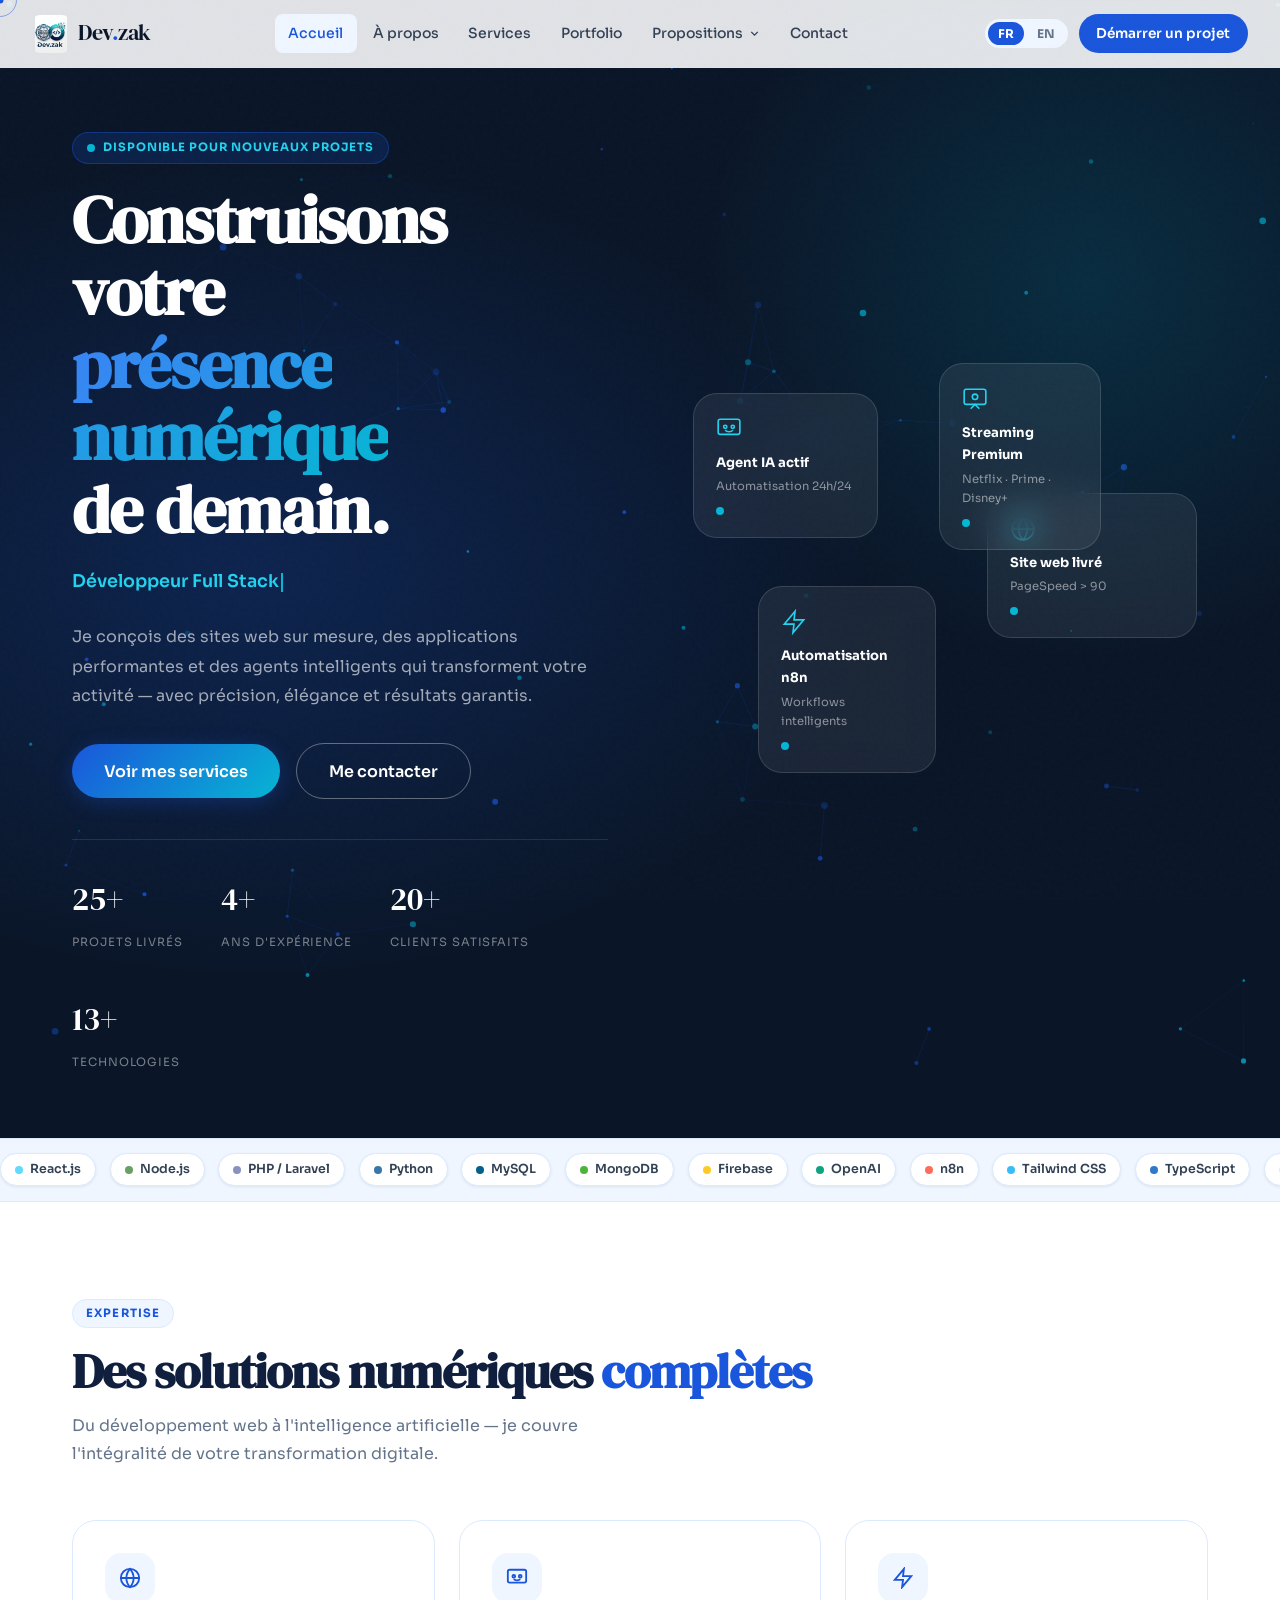
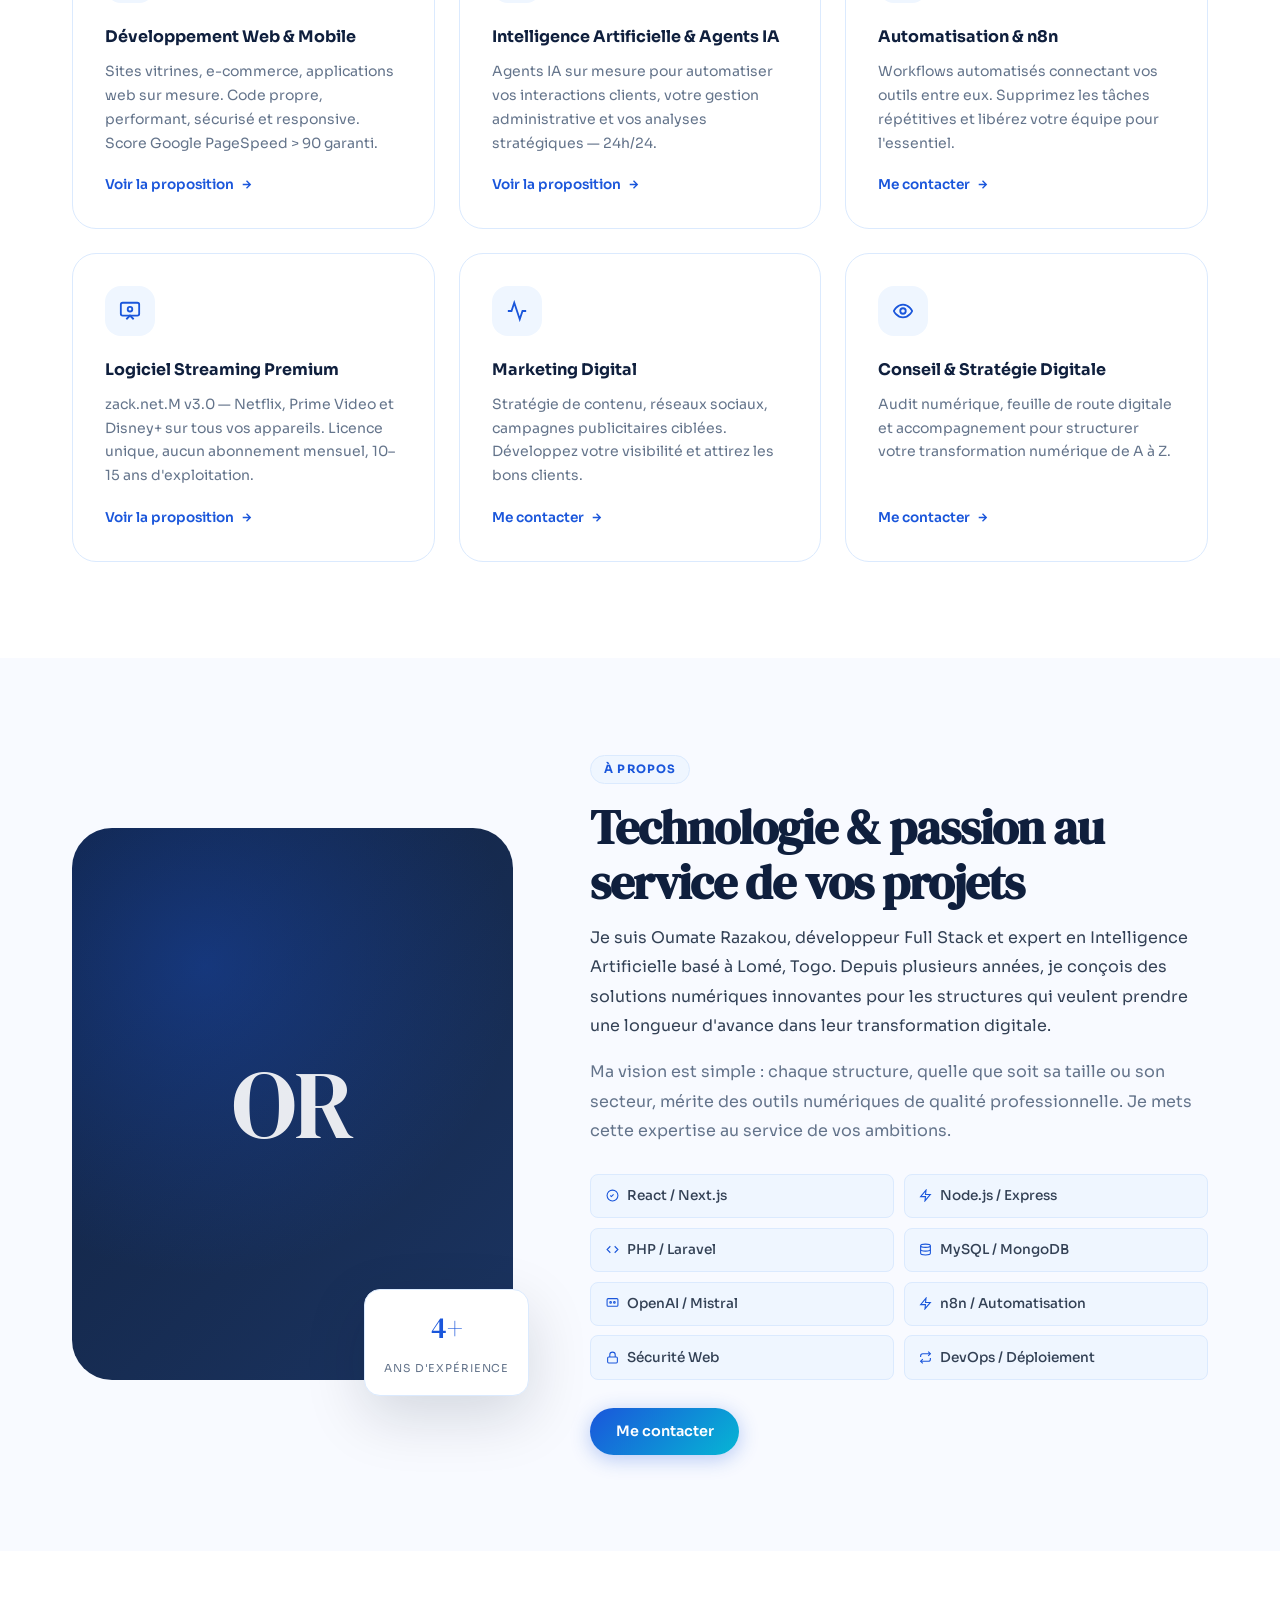
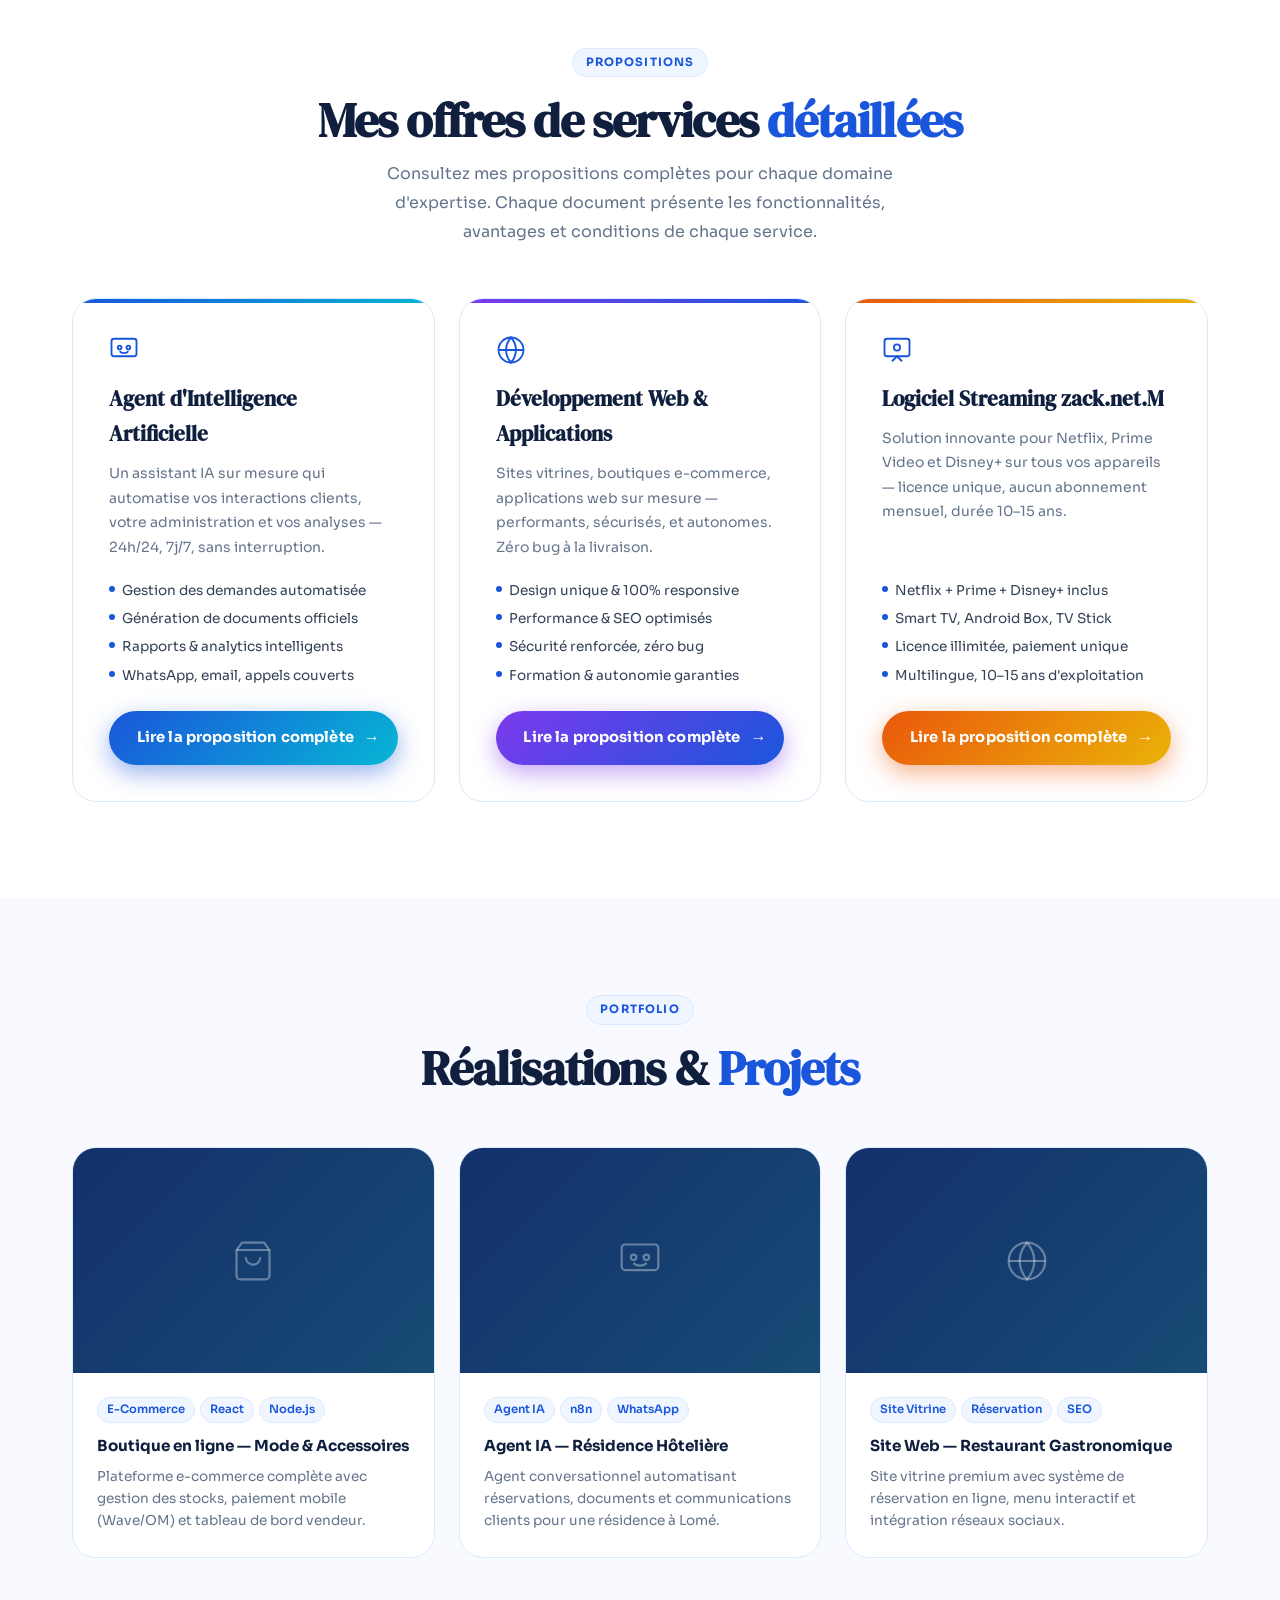
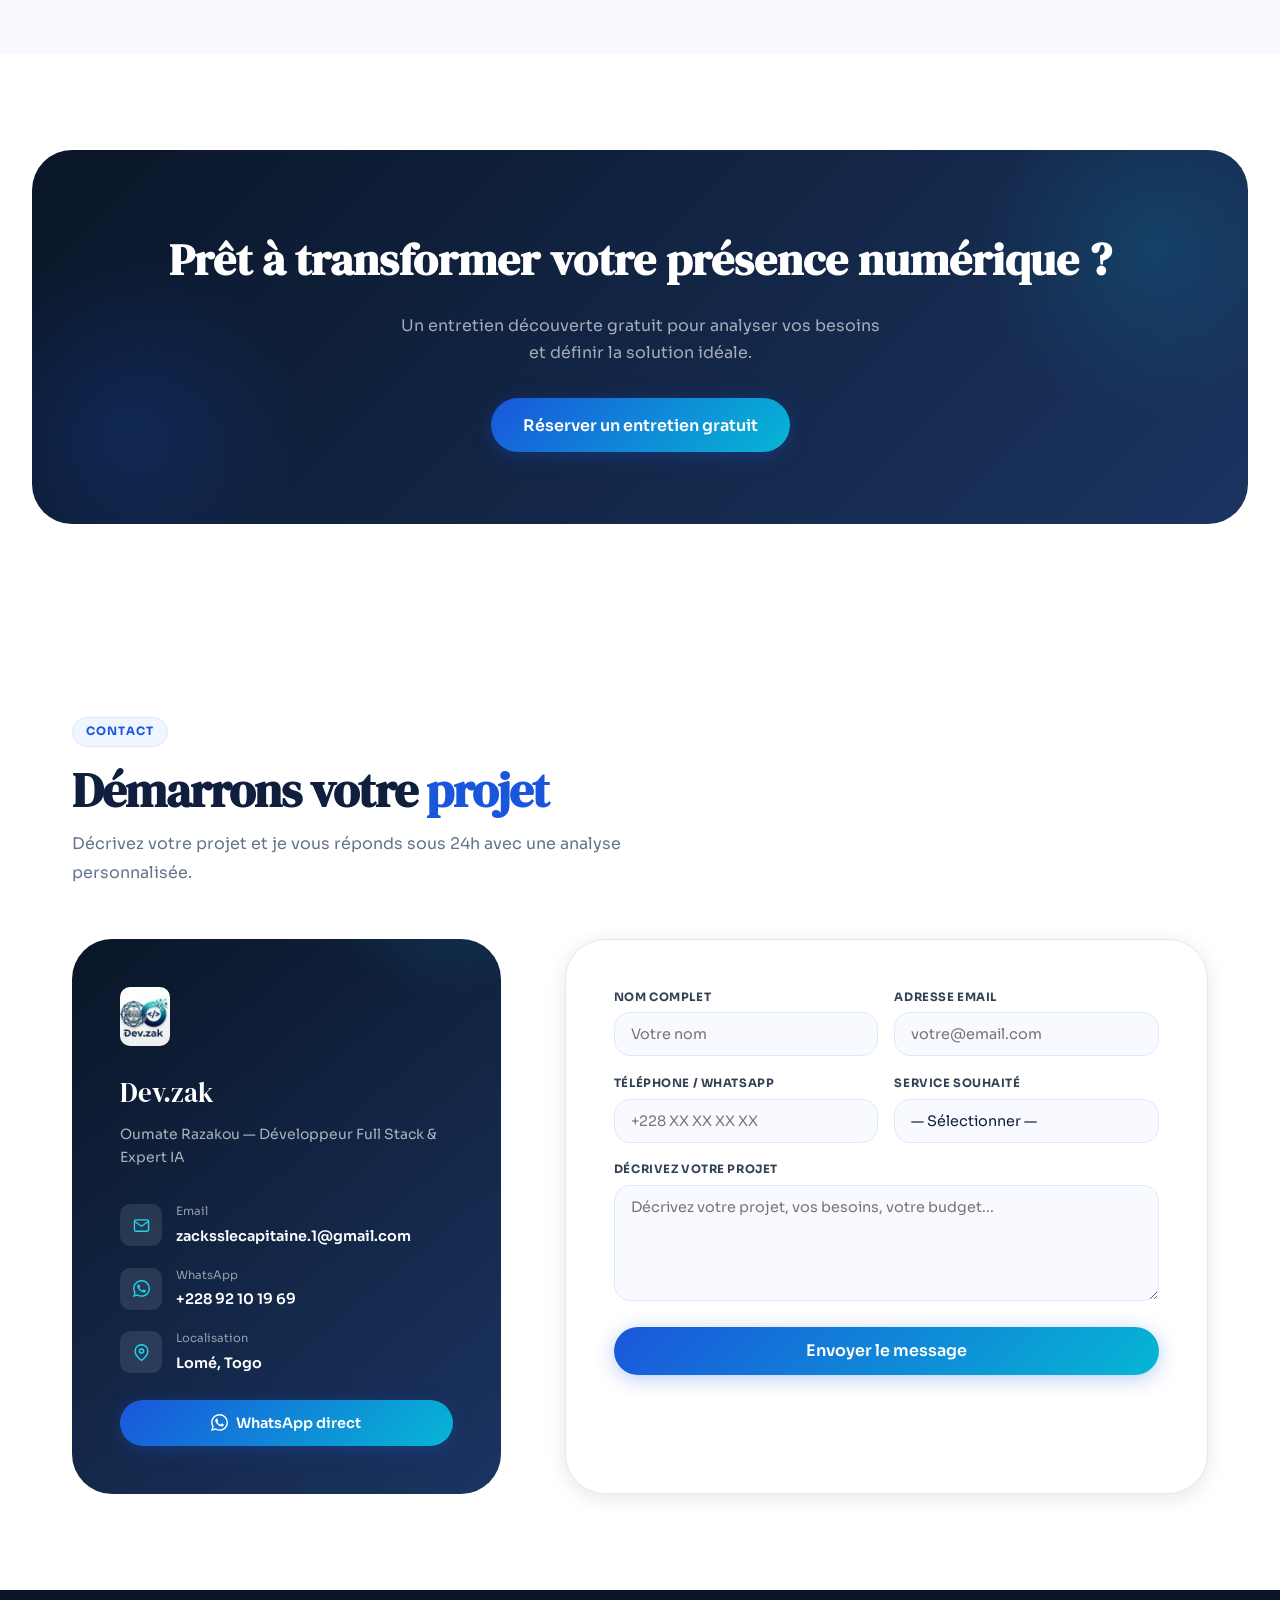
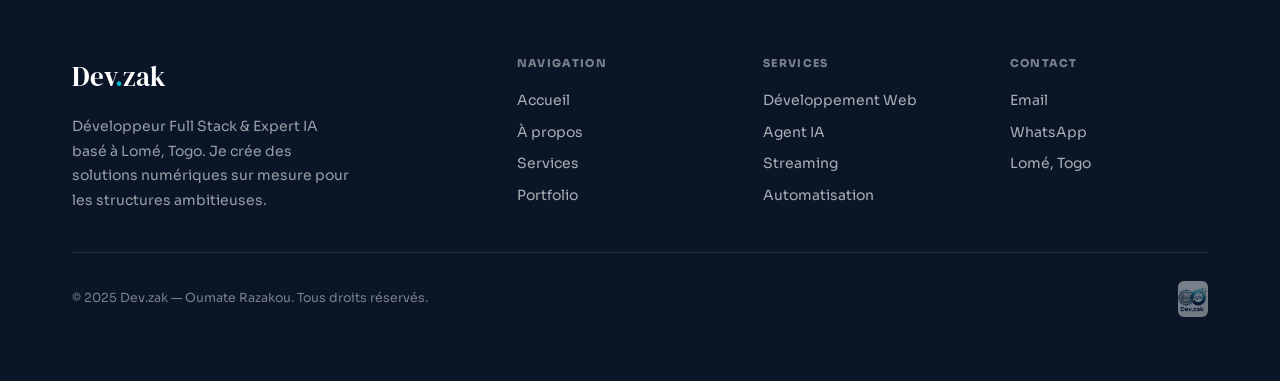
==== commit 194d2754: "upgrade: SVG icons, cursor, loader, animations" ====
--- a/index.html
+++ b/index.html
@@ -3,7 +3,6 @@
 <head>
   <meta charset="UTF-8"/>
   <meta name="viewport" content="width=device-width, initial-scale=1.0"/>
-  <!-- SEO Principal -->
   <meta name="description" content="Dev.zak — Oumate Razakou, Développeur Full Stack & Expert IA à Lomé, Togo. Création de sites web sur mesure, agents IA, automatisation n8n, logiciel streaming. Devis gratuit."/>
   <meta name="keywords" content="développeur web Togo, développeur full stack Lomé, création site web Togo, agent IA Afrique, automatisation n8n, site web sur mesure, Dev.zak, Oumate Razakou, développeur Lomé, intelligence artificielle Togo"/>
   <meta name="author" content="Oumate Razakou — Dev.zak"/>
@@ -11,8 +10,6 @@
   <meta name="theme-color" content="#0A1628"/>
   <link rel="canonical" href="https://dev-zak.netlify.app/"/>
   <meta name="google-site-verification" content="googledb522d963f6779ad"/>
-
-  <!-- Open Graph (réseaux sociaux) -->
   <meta property="og:type" content="website"/>
   <meta property="og:url" content="https://dev-zak.netlify.app/"/>
   <meta property="og:title" content="Dev.zak — Développeur Full Stack & Expert IA | Lomé, Togo"/>
@@ -20,62 +17,38 @@
   <meta property="og:image" content="https://dev-zak.netlify.app/assets/logo.png"/>
   <meta property="og:locale" content="fr_FR"/>
   <meta property="og:site_name" content="Dev.zak"/>
-
-  <!-- Twitter Card -->
   <meta name="twitter:card" content="summary_large_image"/>
   <meta name="twitter:title" content="Dev.zak — Développeur Full Stack & Expert IA"/>
   <meta name="twitter:description" content="Sites web sur mesure, agents IA et solutions numériques à Lomé, Togo."/>
   <meta name="twitter:image" content="https://dev-zak.netlify.app/assets/logo.png"/>
-
-  <!-- Schema.org (données structurées pour Google) -->
-  <script type="application/ld+json">
-  {
-    "@context": "https://schema.org",
-    "@type": "ProfessionalService",
-    "name": "Dev.zak",
-    "description": "Développement web sur mesure, agents IA et solutions numériques à Lomé, Togo.",
-    "url": "https://dev-zak.netlify.app",
-    "logo": "https://dev-zak.netlify.app/assets/logo.png",
-    "founder": {
-      "@type": "Person",
-      "name": "Oumate Razakou",
-      "jobTitle": "Développeur Full Stack & Expert IA"
-    },
-    "address": {
-      "@type": "PostalAddress",
-      "addressLocality": "Lomé",
-      "addressCountry": "TG"
-    },
-    "contactPoint": {
-      "@type": "ContactPoint",
-      "telephone": "+22892101969",
-      "contactType": "customer service",
-      "availableLanguage": ["French", "English"]
-    },
-    "sameAs": [
-      "https://wa.me/22892101969"
-    ],
-    "serviceType": [
-      "Développement Web",
-      "Intelligence Artificielle",
-      "Automatisation",
-      "Marketing Digital"
-    ]
-  }
-  </script>
+  <script type="application/ld+json">{"@context":"https://schema.org","@type":"ProfessionalService","name":"Dev.zak","description":"Développement web sur mesure, agents IA et solutions numériques à Lomé, Togo.","url":"https://dev-zak.netlify.app","logo":"https://dev-zak.netlify.app/assets/logo.png","founder":{"@type":"Person","name":"Oumate Razakou","jobTitle":"Développeur Full Stack & Expert IA"},"address":{"@type":"PostalAddress","addressLocality":"Lomé","addressCountry":"TG"},"contactPoint":{"@type":"ContactPoint","telephone":"+22892101969","contactType":"customer service","availableLanguage":["French","English"]},"sameAs":["https://wa.me/22892101969"],"serviceType":["Développement Web","Intelligence Artificielle","Automatisation","Marketing Digital"]}</script>
   <title>Dev.zak — Oumate Razakou</title>
   <link rel="icon" href="assets/logo.png" type="image/png"/>
   <link rel="stylesheet" href="css/main.css"/>
 </head>
 <body>
 
-<!-- ═══ NAVBAR ═══ -->
+<!-- PAGE LOADER -->
+<div class="dz-loader" id="dz-loader">
+  <div class="dz-loader-inner">
+    <img src="assets/logo.png" alt="Dev.zak" width="52" height="52" style="margin-bottom:20px;border-radius:12px;"/>
+    <div class="dz-loader-bar"><div class="dz-loader-fill"></div></div>
+    <p class="dz-loader-label">Loading</p>
+  </div>
+</div>
+
+<!-- CUSTOM CURSOR -->
+<div class="dz-cursor" id="dz-cursor" aria-hidden="true">
+  <div class="dz-cursor-dot"></div>
+  <div class="dz-cursor-ring"></div>
+</div>
+
+<!-- NAVBAR -->
 <nav class="navbar" id="navbar">
   <a href="index.html" class="nav-brand">
     <img src="assets/logo.png" alt="Dev.zak" class="nav-logo" width="38" height="38"/>
     <span class="nav-brand-name">Dev<span>.</span>zak</span>
   </a>
-
   <div class="nav-links">
     <a href="index.html" data-i18n="nav_home" class="active">Accueil</a>
     <a href="#about" data-i18n="nav_about">À propos</a>
@@ -88,58 +61,49 @@
       </button>
       <div class="nav-dropdown-menu">
         <a href="propositions/agent-ia.html">
-          <div class="drop-icon">🤖</div>
-          <div>
-            <div style="font-weight:700;font-size:0.85rem;" data-i18n="nav_prop_ia">Agent IA</div>
-            <div style="font-size:0.72rem;color:#64748B;">Automatisation intelligente</div>
-          </div>
+          <div class="drop-icon"><svg width="15" height="15" viewBox="0 0 24 24" fill="none" stroke="currentColor" stroke-width="2"><rect x="2" y="3" width="20" height="14" rx="2"/><circle cx="8.5" cy="10" r="1.5"/><circle cx="15.5" cy="10" r="1.5"/><path d="M8.5 13s1 1.5 3.5 1.5 3.5-1.5 3.5-1.5"/></svg></div>
+          <div><div style="font-weight:700;font-size:0.85rem;" data-i18n="nav_prop_ia">Agent IA</div><div style="font-size:0.72rem;color:#64748B;">Automatisation intelligente</div></div>
         </a>
         <a href="propositions/site-web.html">
-          <div class="drop-icon">🌐</div>
-          <div>
-            <div style="font-weight:700;font-size:0.85rem;" data-i18n="nav_prop_web">Développement Web</div>
-            <div style="font-size:0.72rem;color:#64748B;">Sites & Applications</div>
-          </div>
+          <div class="drop-icon"><svg width="15" height="15" viewBox="0 0 24 24" fill="none" stroke="currentColor" stroke-width="2"><circle cx="12" cy="12" r="10"/><line x1="2" y1="12" x2="22" y2="12"/><path d="M12 2a15.3 15.3 0 014 10 15.3 15.3 0 01-4 10 15.3 15.3 0 01-4-10 15.3 15.3 0 014-10z"/></svg></div>
+          <div><div style="font-weight:700;font-size:0.85rem;" data-i18n="nav_prop_web">Développement Web</div><div style="font-size:0.72rem;color:#64748B;">Sites & Applications</div></div>
         </a>
         <a href="propositions/streaming.html">
-          <div class="drop-icon">📺</div>
-          <div>
-            <div style="font-weight:700;font-size:0.85rem;" data-i18n="nav_prop_streaming">Logiciel Streaming</div>
-            <div style="font-size:0.72rem;color:#64748B;">Netflix, Prime, Disney+</div>
-          </div>
+          <div class="drop-icon"><svg width="15" height="15" viewBox="0 0 24 24" fill="none" stroke="currentColor" stroke-width="2"><rect x="2" y="3" width="20" height="14" rx="2"/><polyline points="8 21 12 17 16 21"/></svg></div>
+          <div><div style="font-weight:700;font-size:0.85rem;" data-i18n="nav_prop_streaming">Logiciel Streaming</div><div style="font-size:0.72rem;color:#64748B;">Netflix, Prime, Disney+</div></div>
         </a>
       </div>
     </div>
     <a href="#contact" data-i18n="nav_contact">Contact</a>
   </div>
-
   <div class="nav-right">
     <div class="nav-lang">
       <button class="lang-btn active" data-lang="fr">FR</button>
       <button class="lang-btn" data-lang="en">EN</button>
     </div>
     <a href="#contact" class="nav-cta" data-i18n="nav_cta">Démarrer un projet</a>
-    <button class="nav-hamburger" id="nav-hamburger" aria-label="Menu" aria-expanded="false">
-      <span></span><span></span><span></span>
-    </button>
+    <button class="nav-hamburger" id="nav-hamburger" aria-label="Menu" aria-expanded="false"><span></span><span></span><span></span></button>
   </div>
 </nav>
 
-<!-- Mobile nav -->
+<!-- MOBILE NAV -->
 <div class="mobile-nav" id="mobile-nav" role="dialog" aria-label="Navigation mobile">
-  <button class="mobile-nav-close" id="mobile-nav-close" aria-label="Fermer">✕</button>
-  <a href="index.html" data-i18n="nav_home">🏠 Accueil</a>
-  <a href="#about" data-i18n="nav_about">👤 À propos</a>
-  <a href="#services" data-i18n="nav_services">⚙️ Services</a>
-  <a href="#portfolio" data-i18n="nav_portfolio">💼 Portfolio</a>
+  <button class="mobile-nav-close" id="mobile-nav-close" aria-label="Fermer">
+    <svg width="16" height="16" viewBox="0 0 24 24" fill="none" stroke="currentColor" stroke-width="2.5"><path d="M18 6L6 18M6 6l12 12"/></svg>
+  </button>
+  <div class="mobile-nav-logo"><img src="assets/logo.png" alt="Dev.zak" width="36" height="36"/><span>Dev<b style="color:var(--blue)">.</b>zak</span></div>
+  <a href="index.html" data-i18n="nav_home">Accueil</a>
+  <a href="#about" data-i18n="nav_about">À propos</a>
+  <a href="#services" data-i18n="nav_services">Services</a>
+  <a href="#portfolio" data-i18n="nav_portfolio">Portfolio</a>
   <div class="mobile-nav-sep">Propositions</div>
-  <a href="propositions/agent-ia.html">🤖 <span data-i18n="nav_prop_ia">Agent IA</span></a>
-  <a href="propositions/site-web.html">🌐 <span data-i18n="nav_prop_web">Développement Web</span></a>
-  <a href="propositions/streaming.html">📺 <span data-i18n="nav_prop_streaming">Logiciel Streaming</span></a>
-  <a href="#contact" data-i18n="nav_contact">✉️ Contact</a>
+  <a href="propositions/agent-ia.html" data-i18n="nav_prop_ia">Agent IA</a>
+  <a href="propositions/site-web.html" data-i18n="nav_prop_web">Développement Web</a>
+  <a href="propositions/streaming.html" data-i18n="nav_prop_streaming">Logiciel Streaming</a>
+  <a href="#contact" data-i18n="nav_contact">Contact</a>
 </div>
 
-<!-- ═══ HERO ═══ -->
+<!-- HERO -->
 <section class="hero" id="home">
   <canvas id="particles-canvas" aria-hidden="true"></canvas>
   <div class="hero-gradient" aria-hidden="true"></div>
@@ -152,9 +116,7 @@
           <span class="highlight" data-i18n="hero_title_2">présence numérique</span><br/>
           <span data-i18n="hero_title_3">de demain.</span>
         </h1>
-        <div class="hero-typed-row">
-          <span id="typed-text"></span><span class="cursor-blink" aria-hidden="true"></span>
-        </div>
+        <div class="hero-typed-row"><span id="typed-text"></span><span class="cursor-blink" aria-hidden="true"></span></div>
         <p class="hero-desc" data-i18n="hero_desc">Je conçois des sites web sur mesure, des applications performantes et des agents intelligents qui transforment votre activité — avec précision, élégance et résultats garantis.</p>
         <div class="hero-actions">
           <a href="#services" class="btn btn-primary btn-lg" data-i18n="hero_btn_primary">Voir mes services</a>
@@ -167,25 +129,75 @@
           <div class="stat-item"><span class="stat-num" data-target="15" data-suffix="+">0</span><span class="stat-label" data-i18n="stat_4">Technologies</span></div>
         </div>
       </div>
+      <!-- Hero floating cards with SVG icons -->
       <div class="hero-visual" aria-hidden="true">
-        <div class="hero-card"><div class="hero-card-icon">🤖</div><div class="hero-card-title">Agent IA actif</div><div class="hero-card-sub">Automatisation 24h/24</div><div class="hero-card-dot"></div></div>
-        <div class="hero-card"><div class="hero-card-icon">🌐</div><div class="hero-card-title">Site web livré</div><div class="hero-card-sub">PageSpeed &gt; 90</div><div class="hero-card-dot"></div></div>
-        <div class="hero-card"><div class="hero-card-icon">⚡</div><div class="hero-card-title">Automatisation n8n</div><div class="hero-card-sub">Workflows intelligents</div><div class="hero-card-dot"></div></div>
-        <div class="hero-card"><div class="hero-card-icon">📺</div><div class="hero-card-title">Streaming Premium</div><div class="hero-card-sub">Netflix · Prime · Disney+</div><div class="hero-card-dot"></div></div>
-      </div>
-    </div>
-  </div>
-</section>
-
-<!-- ═══ MARQUEE ═══ -->
+        <div class="hero-card">
+          <div class="hero-card-icon"><svg width="26" height="26" viewBox="0 0 24 24" fill="none" stroke="currentColor" stroke-width="1.5"><rect x="2" y="3" width="20" height="14" rx="2"/><circle cx="8.5" cy="10" r="1.5"/><circle cx="15.5" cy="10" r="1.5"/><path d="M8.5 13s1 1.5 3.5 1.5 3.5-1.5 3.5-1.5"/></svg></div>
+          <div class="hero-card-title">Agent IA actif</div>
+          <div class="hero-card-sub">Automatisation 24h/24</div>
+          <div class="hero-card-dot"></div>
+        </div>
+        <div class="hero-card">
+          <div class="hero-card-icon"><svg width="26" height="26" viewBox="0 0 24 24" fill="none" stroke="currentColor" stroke-width="1.5"><circle cx="12" cy="12" r="10"/><line x1="2" y1="12" x2="22" y2="12"/><path d="M12 2a15.3 15.3 0 014 10 15.3 15.3 0 01-4 10 15.3 15.3 0 01-4-10 15.3 15.3 0 014-10z"/></svg></div>
+          <div class="hero-card-title">Site web livré</div>
+          <div class="hero-card-sub">PageSpeed &gt; 90</div>
+          <div class="hero-card-dot"></div>
+        </div>
+        <div class="hero-card">
+          <div class="hero-card-icon"><svg width="26" height="26" viewBox="0 0 24 24" fill="none" stroke="currentColor" stroke-width="1.5"><polygon points="13 2 3 14 12 14 11 22 21 10 12 10 13 2"/></svg></div>
+          <div class="hero-card-title">Automatisation n8n</div>
+          <div class="hero-card-sub">Workflows intelligents</div>
+          <div class="hero-card-dot"></div>
+        </div>
+        <div class="hero-card">
+          <div class="hero-card-icon"><svg width="26" height="26" viewBox="0 0 24 24" fill="none" stroke="currentColor" stroke-width="1.5"><rect x="2" y="3" width="20" height="14" rx="2"/><polyline points="8 21 12 17 16 21"/><circle cx="12" cy="10" r="2.5"/></svg></div>
+          <div class="hero-card-title">Streaming Premium</div>
+          <div class="hero-card-sub">Netflix · Prime · Disney+</div>
+          <div class="hero-card-dot"></div>
+        </div>
+      </div>
+    </div>
+  </div>
+</section>
+
+<!-- MARQUEE — colored dots instead of emojis -->
 <div class="marquee-wrap" aria-hidden="true">
   <div class="marquee-track">
-    <div class="tech-chip">⚛️ React.js</div><div class="tech-chip">🟢 Node.js</div><div class="tech-chip">🐘 PHP / Laravel</div><div class="tech-chip">🐍 Python</div><div class="tech-chip">🗄️ MySQL</div><div class="tech-chip">🍃 MongoDB</div><div class="tech-chip">🔥 Firebase</div><div class="tech-chip">🤖 OpenAI</div><div class="tech-chip">⚡ n8n</div><div class="tech-chip">🎨 Tailwind CSS</div><div class="tech-chip">🔷 TypeScript</div><div class="tech-chip">🚀 Next.js</div><div class="tech-chip">🐳 Docker</div><div class="tech-chip">💳 Stripe / Wave</div><div class="tech-chip">🌊 Vercel</div>
-    <div class="tech-chip">⚛️ React.js</div><div class="tech-chip">🟢 Node.js</div><div class="tech-chip">🐘 PHP / Laravel</div><div class="tech-chip">🐍 Python</div><div class="tech-chip">🗄️ MySQL</div><div class="tech-chip">🍃 MongoDB</div><div class="tech-chip">🔥 Firebase</div><div class="tech-chip">🤖 OpenAI</div><div class="tech-chip">⚡ n8n</div><div class="tech-chip">🎨 Tailwind CSS</div><div class="tech-chip">🔷 TypeScript</div><div class="tech-chip">🚀 Next.js</div><div class="tech-chip">🐳 Docker</div><div class="tech-chip">💳 Stripe / Wave</div><div class="tech-chip">🌊 Vercel</div>
+    <div class="tech-chip"><span class="tech-dot" style="background:#61DAFB;"></span>React.js</div>
+    <div class="tech-chip"><span class="tech-dot" style="background:#68A063;"></span>Node.js</div>
+    <div class="tech-chip"><span class="tech-dot" style="background:#8892BF;"></span>PHP / Laravel</div>
+    <div class="tech-chip"><span class="tech-dot" style="background:#3776AB;"></span>Python</div>
+    <div class="tech-chip"><span class="tech-dot" style="background:#00618A;"></span>MySQL</div>
+    <div class="tech-chip"><span class="tech-dot" style="background:#4DB33D;"></span>MongoDB</div>
+    <div class="tech-chip"><span class="tech-dot" style="background:#FFCA28;"></span>Firebase</div>
+    <div class="tech-chip"><span class="tech-dot" style="background:#10A37F;"></span>OpenAI</div>
+    <div class="tech-chip"><span class="tech-dot" style="background:#FF6D5A;"></span>n8n</div>
+    <div class="tech-chip"><span class="tech-dot" style="background:#38BDF8;"></span>Tailwind CSS</div>
+    <div class="tech-chip"><span class="tech-dot" style="background:#3178C6;"></span>TypeScript</div>
+    <div class="tech-chip"><span class="tech-dot" style="background:#E2E8F0;"></span>Next.js</div>
+    <div class="tech-chip"><span class="tech-dot" style="background:#2496ED;"></span>Docker</div>
+    <div class="tech-chip"><span class="tech-dot" style="background:#6772E5;"></span>Stripe / Wave</div>
+    <div class="tech-chip"><span class="tech-dot" style="background:#E2E8F0;"></span>Vercel</div>
+    <!-- duplicate -->
+    <div class="tech-chip"><span class="tech-dot" style="background:#61DAFB;"></span>React.js</div>
+    <div class="tech-chip"><span class="tech-dot" style="background:#68A063;"></span>Node.js</div>
+    <div class="tech-chip"><span class="tech-dot" style="background:#8892BF;"></span>PHP / Laravel</div>
+    <div class="tech-chip"><span class="tech-dot" style="background:#3776AB;"></span>Python</div>
+    <div class="tech-chip"><span class="tech-dot" style="background:#00618A;"></span>MySQL</div>
+    <div class="tech-chip"><span class="tech-dot" style="background:#4DB33D;"></span>MongoDB</div>
+    <div class="tech-chip"><span class="tech-dot" style="background:#FFCA28;"></span>Firebase</div>
+    <div class="tech-chip"><span class="tech-dot" style="background:#10A37F;"></span>OpenAI</div>
+    <div class="tech-chip"><span class="tech-dot" style="background:#FF6D5A;"></span>n8n</div>
+    <div class="tech-chip"><span class="tech-dot" style="background:#38BDF8;"></span>Tailwind CSS</div>
+    <div class="tech-chip"><span class="tech-dot" style="background:#3178C6;"></span>TypeScript</div>
+    <div class="tech-chip"><span class="tech-dot" style="background:#E2E8F0;"></span>Next.js</div>
+    <div class="tech-chip"><span class="tech-dot" style="background:#2496ED;"></span>Docker</div>
+    <div class="tech-chip"><span class="tech-dot" style="background:#6772E5;"></span>Stripe / Wave</div>
+    <div class="tech-chip"><span class="tech-dot" style="background:#E2E8F0;"></span>Vercel</div>
   </div>
 </div>
 
-<!-- ═══ SERVICES ═══ -->
+<!-- SERVICES -->
 <section class="section" id="services">
   <div class="container">
     <div class="section-header">
@@ -195,57 +207,52 @@
     </div>
     <div class="services-grid">
       <div class="service-card reveal">
-        <div class="service-icon">🌐</div>
+        <div class="service-icon"><svg width="22" height="22" viewBox="0 0 24 24" fill="none" stroke="currentColor" stroke-width="2"><circle cx="12" cy="12" r="10"/><line x1="2" y1="12" x2="22" y2="12"/><path d="M12 2a15.3 15.3 0 014 10 15.3 15.3 0 01-4 10 15.3 15.3 0 01-4-10 15.3 15.3 0 014-10z"/></svg></div>
         <h3 class="service-card-title">Développement Web & Mobile</h3>
         <p class="service-card-desc">Sites vitrines, e-commerce, applications web sur mesure. Code propre, performant, sécurisé et responsive. Score Google PageSpeed &gt; 90 garanti.</p>
-        <a href="propositions/site-web.html" class="service-card-link">Voir la proposition →</a>
+        <a href="propositions/site-web.html" class="service-card-link">Voir la proposition <svg width="13" height="13" viewBox="0 0 24 24" fill="none" stroke="currentColor" stroke-width="2.5"><path d="M5 12h14M12 5l7 7-7 7"/></svg></a>
       </div>
       <div class="service-card reveal reveal-delay-1">
-        <div class="service-icon">🤖</div>
+        <div class="service-icon"><svg width="22" height="22" viewBox="0 0 24 24" fill="none" stroke="currentColor" stroke-width="2"><rect x="2" y="3" width="20" height="14" rx="2"/><circle cx="8.5" cy="10" r="1.5"/><circle cx="15.5" cy="10" r="1.5"/><path d="M8.5 13s1 1.5 3.5 1.5 3.5-1.5 3.5-1.5"/></svg></div>
         <h3 class="service-card-title">Intelligence Artificielle & Agents IA</h3>
         <p class="service-card-desc">Agents IA sur mesure pour automatiser vos interactions clients, votre gestion administrative et vos analyses stratégiques — 24h/24.</p>
-        <a href="propositions/agent-ia.html" class="service-card-link">Voir la proposition →</a>
+        <a href="propositions/agent-ia.html" class="service-card-link">Voir la proposition <svg width="13" height="13" viewBox="0 0 24 24" fill="none" stroke="currentColor" stroke-width="2.5"><path d="M5 12h14M12 5l7 7-7 7"/></svg></a>
       </div>
       <div class="service-card reveal reveal-delay-2">
-        <div class="service-icon">⚡</div>
+        <div class="service-icon"><svg width="22" height="22" viewBox="0 0 24 24" fill="none" stroke="currentColor" stroke-width="2"><polygon points="13 2 3 14 12 14 11 22 21 10 12 10 13 2"/></svg></div>
         <h3 class="service-card-title">Automatisation & n8n</h3>
         <p class="service-card-desc">Workflows automatisés connectant vos outils entre eux. Supprimez les tâches répétitives et libérez votre équipe pour l'essentiel.</p>
-        <a href="#contact" class="service-card-link">Me contacter →</a>
+        <a href="#contact" class="service-card-link">Me contacter <svg width="13" height="13" viewBox="0 0 24 24" fill="none" stroke="currentColor" stroke-width="2.5"><path d="M5 12h14M12 5l7 7-7 7"/></svg></a>
       </div>
       <div class="service-card reveal">
-        <div class="service-icon">📺</div>
+        <div class="service-icon"><svg width="22" height="22" viewBox="0 0 24 24" fill="none" stroke="currentColor" stroke-width="2"><rect x="2" y="3" width="20" height="14" rx="2"/><polyline points="8 21 12 17 16 21"/><circle cx="12" cy="10" r="2.5"/></svg></div>
         <h3 class="service-card-title">Logiciel Streaming Premium</h3>
         <p class="service-card-desc">zack.net.M v3.0 — Netflix, Prime Video et Disney+ sur tous vos appareils. Licence unique, aucun abonnement mensuel, 10–15 ans d'exploitation.</p>
-        <a href="propositions/streaming.html" class="service-card-link">Voir la proposition →</a>
+        <a href="propositions/streaming.html" class="service-card-link">Voir la proposition <svg width="13" height="13" viewBox="0 0 24 24" fill="none" stroke="currentColor" stroke-width="2.5"><path d="M5 12h14M12 5l7 7-7 7"/></svg></a>
       </div>
       <div class="service-card reveal reveal-delay-1">
-        <div class="service-icon">📣</div>
+        <div class="service-icon"><svg width="22" height="22" viewBox="0 0 24 24" fill="none" stroke="currentColor" stroke-width="2"><path d="M22 12h-4l-3 9L9 3l-3 9H2"/></svg></div>
         <h3 class="service-card-title">Marketing Digital</h3>
         <p class="service-card-desc">Stratégie de contenu, réseaux sociaux, campagnes publicitaires ciblées. Développez votre visibilité et attirez les bons clients.</p>
-        <a href="#contact" class="service-card-link">Me contacter →</a>
+        <a href="#contact" class="service-card-link">Me contacter <svg width="13" height="13" viewBox="0 0 24 24" fill="none" stroke="currentColor" stroke-width="2.5"><path d="M5 12h14M12 5l7 7-7 7"/></svg></a>
       </div>
       <div class="service-card reveal reveal-delay-2">
-        <div class="service-icon">🎯</div>
+        <div class="service-icon"><svg width="22" height="22" viewBox="0 0 24 24" fill="none" stroke="currentColor" stroke-width="2"><circle cx="12" cy="12" r="3"/><path d="M2 12s3-7 10-7 10 7 10 7-3 7-10 7-10-7-10-7z"/></svg></div>
         <h3 class="service-card-title">Conseil & Stratégie Digitale</h3>
         <p class="service-card-desc">Audit numérique, feuille de route digitale et accompagnement pour structurer votre transformation numérique de A à Z.</p>
-        <a href="#contact" class="service-card-link">Me contacter →</a>
-      </div>
-    </div>
-  </div>
-</section>
-
-<!-- ═══ ABOUT ═══ -->
+        <a href="#contact" class="service-card-link">Me contacter <svg width="13" height="13" viewBox="0 0 24 24" fill="none" stroke="currentColor" stroke-width="2.5"><path d="M5 12h14M12 5l7 7-7 7"/></svg></a>
+      </div>
+    </div>
+  </div>
+</section>
+
+<!-- ABOUT -->
 <section class="section section-bg" id="about">
   <div class="container">
     <div class="about-grid">
       <div class="about-img-col reveal reveal-left">
-        <div class="about-avatar">
-          <span class="about-initials">OR</span>
-        </div>
-        <div class="about-badge">
-          <span class="about-badge-num">4+</span>
-          <span class="about-badge-text">Ans d'expérience</span>
-        </div>
+        <div class="about-avatar"><span class="about-initials">OR</span></div>
+        <div class="about-badge"><span class="about-badge-num">4+</span><span class="about-badge-text">Ans d'expérience</span></div>
       </div>
       <div class="reveal reveal-right">
         <div class="section-tag" data-i18n="about_tag">À propos</div>
@@ -253,24 +260,22 @@
         <p style="color:var(--text-body);line-height:1.85;margin-bottom:1rem;" data-i18n="about_desc">Je suis Oumate Razakou, développeur Full Stack et expert en Intelligence Artificielle basé à Lomé, Togo. Depuis plusieurs années, je conçois des solutions numériques innovantes pour les structures qui veulent prendre une longueur d'avance dans leur transformation digitale.</p>
         <p style="color:var(--text-muted);line-height:1.85;margin-bottom:1.75rem;" data-i18n="about_vision">Ma vision est simple : chaque structure, quelle que soit sa taille ou son secteur, mérite des outils numériques de qualité professionnelle. Je mets cette expertise au service de vos ambitions.</p>
         <div class="skills-grid">
-          <div class="skill-chip"><span>⚛️</span> React / Next.js</div>
-          <div class="skill-chip"><span>🟢</span> Node.js / Express</div>
-          <div class="skill-chip"><span>🐘</span> PHP / Laravel</div>
-          <div class="skill-chip"><span>🗄️</span> MySQL / MongoDB</div>
-          <div class="skill-chip"><span>🤖</span> OpenAI / Mistral</div>
-          <div class="skill-chip"><span>⚡</span> n8n / Automatisation</div>
-          <div class="skill-chip"><span>🔒</span> Sécurité Web</div>
-          <div class="skill-chip"><span>🚀</span> DevOps / Déploiement</div>
-        </div>
-        <div style="margin-top:1.75rem;">
-          <a href="#contact" class="btn btn-primary" data-i18n="hero_btn_secondary">Me contacter</a>
-        </div>
-      </div>
-    </div>
-  </div>
-</section>
-
-<!-- ═══ PROPOSITIONS ═══ -->
+          <div class="skill-chip"><svg width="13" height="13" viewBox="0 0 24 24" fill="none" stroke="currentColor" stroke-width="2"><circle cx="12" cy="12" r="10"/><path d="M8 12l2 2 4-4"/></svg> React / Next.js</div>
+          <div class="skill-chip"><svg width="13" height="13" viewBox="0 0 24 24" fill="none" stroke="currentColor" stroke-width="2"><polygon points="13 2 3 14 12 14 11 22 21 10 12 10 13 2"/></svg> Node.js / Express</div>
+          <div class="skill-chip"><svg width="13" height="13" viewBox="0 0 24 24" fill="none" stroke="currentColor" stroke-width="2"><polyline points="16 18 22 12 16 6"/><polyline points="8 6 2 12 8 18"/></svg> PHP / Laravel</div>
+          <div class="skill-chip"><svg width="13" height="13" viewBox="0 0 24 24" fill="none" stroke="currentColor" stroke-width="2"><ellipse cx="12" cy="5" rx="9" ry="3"/><path d="M21 12c0 1.66-4 3-9 3s-9-1.34-9-3"/><path d="M3 5v14c0 1.66 4 3 9 3s9-1.34 9-3V5"/></svg> MySQL / MongoDB</div>
+          <div class="skill-chip"><svg width="13" height="13" viewBox="0 0 24 24" fill="none" stroke="currentColor" stroke-width="2"><rect x="2" y="3" width="20" height="14" rx="2"/><circle cx="8.5" cy="10" r="1.5"/><circle cx="15.5" cy="10" r="1.5"/></svg> OpenAI / Mistral</div>
+          <div class="skill-chip"><svg width="13" height="13" viewBox="0 0 24 24" fill="none" stroke="currentColor" stroke-width="2"><polygon points="13 2 3 14 12 14 11 22 21 10 12 10 13 2"/></svg> n8n / Automatisation</div>
+          <div class="skill-chip"><svg width="13" height="13" viewBox="0 0 24 24" fill="none" stroke="currentColor" stroke-width="2"><rect x="3" y="11" width="18" height="11" rx="2"/><path d="M7 11V7a5 5 0 0110 0v4"/></svg> Sécurité Web</div>
+          <div class="skill-chip"><svg width="13" height="13" viewBox="0 0 24 24" fill="none" stroke="currentColor" stroke-width="2"><polyline points="17 1 21 5 17 9"/><path d="M3 11V9a4 4 0 014-4h14"/><polyline points="7 23 3 19 7 15"/><path d="M21 13v2a4 4 0 01-4 4H3"/></svg> DevOps / Déploiement</div>
+        </div>
+        <div style="margin-top:1.75rem;"><a href="#contact" class="btn btn-primary" data-i18n="hero_btn_secondary">Me contacter</a></div>
+      </div>
+    </div>
+  </div>
+</section>
+
+<!-- PROPOSITIONS -->
 <section class="section" id="propositions">
   <div class="container">
     <div class="section-header centered">
@@ -280,7 +285,7 @@
     </div>
     <div class="props-grid">
       <div class="prop-card reveal" style="--card-grad: linear-gradient(90deg, #1A56DB, #06B6D4);">
-        <div class="prop-icon">🤖</div>
+        <div class="prop-icon"><svg width="30" height="30" viewBox="0 0 24 24" fill="none" stroke="currentColor" stroke-width="1.5"><rect x="2" y="3" width="20" height="14" rx="2"/><circle cx="8.5" cy="10" r="1.5"/><circle cx="15.5" cy="10" r="1.5"/><path d="M8.5 13s1 1.5 3.5 1.5 3.5-1.5 3.5-1.5"/></svg></div>
         <h3 class="prop-title">Agent d'Intelligence Artificielle</h3>
         <p class="prop-desc">Un assistant IA sur mesure qui automatise vos interactions clients, votre administration et vos analyses — 24h/24, 7j/7, sans interruption.</p>
         <div class="prop-features">
@@ -289,15 +294,10 @@
           <div class="prop-feature">Rapports & analytics intelligents</div>
           <div class="prop-feature">WhatsApp, email, appels couverts</div>
         </div>
-        <div class="btn-float-wrap">
-          <a href="propositions/agent-ia.html" class="btn-float btn-float-ia">
-            <span>📄 Lire la proposition complète</span>
-            <span class="btn-float-arrow">→</span>
-          </a>
-        </div>
+        <div class="btn-float-wrap"><a href="propositions/agent-ia.html" class="btn-float btn-float-ia"><svg width="15" height="15" viewBox="0 0 24 24" fill="none" stroke="currentColor" stroke-width="2"><path d="M14 2H6a2 2 0 00-2 2v16a2 2 0 002 2h12a2 2 0 002-2V8z"/><polyline points="14 2 14 8 20 8"/></svg><span>Lire la proposition complète</span><span class="btn-float-arrow">→</span></a></div>
       </div>
       <div class="prop-card reveal reveal-delay-1" style="--card-grad: linear-gradient(90deg, #7C3AED, #1A56DB);">
-        <div class="prop-icon">🌐</div>
+        <div class="prop-icon"><svg width="30" height="30" viewBox="0 0 24 24" fill="none" stroke="currentColor" stroke-width="1.5"><circle cx="12" cy="12" r="10"/><line x1="2" y1="12" x2="22" y2="12"/><path d="M12 2a15.3 15.3 0 014 10 15.3 15.3 0 01-4 10 15.3 15.3 0 01-4-10 15.3 15.3 0 014-10z"/></svg></div>
         <h3 class="prop-title">Développement Web & Applications</h3>
         <p class="prop-desc">Sites vitrines, boutiques e-commerce, applications web sur mesure — performants, sécurisés, et autonomes. Zéro bug à la livraison.</p>
         <div class="prop-features">
@@ -306,15 +306,10 @@
           <div class="prop-feature">Sécurité renforcée, zéro bug</div>
           <div class="prop-feature">Formation & autonomie garanties</div>
         </div>
-        <div class="btn-float-wrap">
-          <a href="propositions/site-web.html" class="btn-float btn-float-web">
-            <span>📄 Lire la proposition complète</span>
-            <span class="btn-float-arrow">→</span>
-          </a>
-        </div>
+        <div class="btn-float-wrap"><a href="propositions/site-web.html" class="btn-float btn-float-web"><svg width="15" height="15" viewBox="0 0 24 24" fill="none" stroke="currentColor" stroke-width="2"><path d="M14 2H6a2 2 0 00-2 2v16a2 2 0 002 2h12a2 2 0 002-2V8z"/><polyline points="14 2 14 8 20 8"/></svg><span>Lire la proposition complète</span><span class="btn-float-arrow">→</span></a></div>
       </div>
       <div class="prop-card reveal reveal-delay-2" style="--card-grad: linear-gradient(90deg, #EA580C, #EAB308);">
-        <div class="prop-icon">📺</div>
+        <div class="prop-icon"><svg width="30" height="30" viewBox="0 0 24 24" fill="none" stroke="currentColor" stroke-width="1.5"><rect x="2" y="3" width="20" height="14" rx="2"/><polyline points="8 21 12 17 16 21"/><circle cx="12" cy="10" r="2.5"/></svg></div>
         <h3 class="prop-title">Logiciel Streaming zack.net.M</h3>
         <p class="prop-desc">Solution innovante pour Netflix, Prime Video et Disney+ sur tous vos appareils — licence unique, aucun abonnement mensuel, durée 10–15 ans.</p>
         <div class="prop-features">
@@ -323,18 +318,13 @@
           <div class="prop-feature">Licence illimitée, paiement unique</div>
           <div class="prop-feature">Multilingue, 10–15 ans d'exploitation</div>
         </div>
-        <div class="btn-float-wrap">
-          <a href="propositions/streaming.html" class="btn-float btn-float-streaming">
-            <span>📄 Lire la proposition complète</span>
-            <span class="btn-float-arrow">→</span>
-          </a>
-        </div>
-      </div>
-    </div>
-  </div>
-</section>
-
-<!-- ═══ PORTFOLIO ═══ -->
+        <div class="btn-float-wrap"><a href="propositions/streaming.html" class="btn-float btn-float-streaming"><svg width="15" height="15" viewBox="0 0 24 24" fill="none" stroke="currentColor" stroke-width="2"><path d="M14 2H6a2 2 0 00-2 2v16a2 2 0 002 2h12a2 2 0 002-2V8z"/><polyline points="14 2 14 8 20 8"/></svg><span>Lire la proposition complète</span><span class="btn-float-arrow">→</span></a></div>
+      </div>
+    </div>
+  </div>
+</section>
+
+<!-- PORTFOLIO -->
 <section class="section section-bg" id="portfolio">
   <div class="container">
     <div class="section-header centered">
@@ -343,7 +333,7 @@
     </div>
     <div class="portfolio-grid">
       <div class="portfolio-card reveal">
-        <div class="portfolio-thumb">🛒</div>
+        <div class="portfolio-thumb"><div class="portfolio-thumb-icon"><svg width="44" height="44" viewBox="0 0 24 24" fill="none" stroke="currentColor" stroke-width="1.2"><path d="M6 2L3 6v14a2 2 0 002 2h14a2 2 0 002-2V6l-3-4z"/><line x1="3" y1="6" x2="21" y2="6"/><path d="M16 10a4 4 0 01-8 0"/></svg></div></div>
         <div class="portfolio-info">
           <div class="portfolio-tags"><span class="tag">E-Commerce</span><span class="tag">React</span><span class="tag">Node.js</span></div>
           <h3 class="portfolio-title">Boutique en ligne — Mode & Accessoires</h3>
@@ -351,7 +341,7 @@
         </div>
       </div>
       <div class="portfolio-card reveal reveal-delay-1">
-        <div class="portfolio-thumb">🏨</div>
+        <div class="portfolio-thumb"><div class="portfolio-thumb-icon"><svg width="44" height="44" viewBox="0 0 24 24" fill="none" stroke="currentColor" stroke-width="1.2"><rect x="2" y="3" width="20" height="14" rx="2"/><circle cx="8.5" cy="10" r="1.5"/><circle cx="15.5" cy="10" r="1.5"/><path d="M8.5 13s1 1.5 3.5 1.5 3.5-1.5 3.5-1.5"/></svg></div></div>
         <div class="portfolio-info">
           <div class="portfolio-tags"><span class="tag">Agent IA</span><span class="tag">n8n</span><span class="tag">WhatsApp</span></div>
           <h3 class="portfolio-title">Agent IA — Résidence Hôtelière</h3>
@@ -359,7 +349,7 @@
         </div>
       </div>
       <div class="portfolio-card reveal reveal-delay-2">
-        <div class="portfolio-thumb">🍽️</div>
+        <div class="portfolio-thumb"><div class="portfolio-thumb-icon"><svg width="44" height="44" viewBox="0 0 24 24" fill="none" stroke="currentColor" stroke-width="1.2"><circle cx="12" cy="12" r="10"/><line x1="2" y1="12" x2="22" y2="12"/><path d="M12 2a15.3 15.3 0 014 10 15.3 15.3 0 01-4 10 15.3 15.3 0 01-4-10 15.3 15.3 0 014-10z"/></svg></div></div>
         <div class="portfolio-info">
           <div class="portfolio-tags"><span class="tag">Site Vitrine</span><span class="tag">Réservation</span><span class="tag">SEO</span></div>
           <h3 class="portfolio-title">Site Web — Restaurant Gastronomique</h3>
@@ -370,20 +360,16 @@
   </div>
 </section>
 
-<!-- ═══ CTA ═══ -->
+<!-- CTA -->
 <section class="section">
-  <div class="cta-wrap">
-    <div class="cta-banner">
-      <div class="cta-inner">
-        <h2 class="cta-title" data-i18n="cta_title">Prêt à transformer votre présence numérique ?</h2>
-        <p class="cta-sub" data-i18n="cta_sub">Un entretien découverte gratuit pour analyser vos besoins et définir la solution idéale.</p>
-        <a href="#contact" class="btn btn-primary btn-lg" data-i18n="cta_btn">Réserver un entretien gratuit</a>
-      </div>
-    </div>
-  </div>
-</section>
-
-<!-- ═══ CONTACT ═══ -->
+  <div class="cta-wrap"><div class="cta-banner"><div class="cta-inner">
+    <h2 class="cta-title" data-i18n="cta_title">Prêt à transformer votre présence numérique ?</h2>
+    <p class="cta-sub" data-i18n="cta_sub">Un entretien découverte gratuit pour analyser vos besoins et définir la solution idéale.</p>
+    <a href="#contact" class="btn btn-primary btn-lg" data-i18n="cta_btn">Réserver un entretien gratuit</a>
+  </div></div></div>
+</section>
+
+<!-- CONTACT -->
 <section class="section" id="contact">
   <div class="container">
     <div class="section-header">
@@ -398,48 +384,33 @@
         <div class="contact-info-role">Oumate Razakou — Développeur Full Stack & Expert IA</div>
         <div class="contact-items">
           <div class="contact-item">
-            <div class="contact-item-ico">📧</div>
-            <div>
-              <div class="contact-item-lbl">Email</div>
-              <div class="contact-item-val">zacksslecapitaine.1@gmail.com</div>
-            </div>
+            <div class="contact-item-ico"><svg width="17" height="17" viewBox="0 0 24 24" fill="none" stroke="currentColor" stroke-width="2"><path d="M4 4h16c1.1 0 2 .9 2 2v12c0 1.1-.9 2-2 2H4c-1.1 0-2-.9-2-2V6c0-1.1.9-2 2-2z"/><polyline points="22,6 12,13 2,6"/></svg></div>
+            <div><div class="contact-item-lbl">Email</div><div class="contact-item-val">zacksslecapitaine.1@gmail.com</div></div>
           </div>
           <div class="contact-item">
-            <div class="contact-item-ico">💬</div>
-            <div>
-              <div class="contact-item-lbl">WhatsApp</div>
-              <div class="contact-item-val">+228 92 10 19 69</div>
-            </div>
+            <div class="contact-item-ico"><svg width="17" height="17" viewBox="0 0 24 24" fill="currentColor"><path d="M17.472 14.382c-.297-.149-1.758-.867-2.03-.967-.273-.099-.471-.148-.67.15-.197.297-.767.966-.94 1.164-.173.199-.347.223-.644.075-.297-.15-1.255-.463-2.39-1.475-.883-.788-1.48-1.761-1.653-2.059-.173-.297-.018-.458.13-.606.134-.133.298-.347.446-.52.149-.174.198-.298.298-.497.099-.198.05-.371-.025-.52-.075-.149-.669-1.612-.916-2.207-.242-.579-.487-.5-.669-.51-.173-.008-.371-.01-.57-.01-.198 0-.52.074-.792.372-.272.297-1.04 1.016-1.04 2.479 0 1.462 1.065 2.875 1.213 3.074.149.198 2.096 3.2 5.077 4.487.709.306 1.262.489 1.694.625.712.227 1.36.195 1.871.118.571-.085 1.758-.719 2.006-1.413.248-.694.248-1.289.173-1.413-.074-.124-.272-.198-.57-.347m-5.421 7.403h-.004a9.87 9.87 0 01-5.031-1.378l-.361-.214-3.741.982.998-3.648-.235-.374a9.86 9.86 0 01-1.51-5.26c.001-5.45 4.436-9.884 9.888-9.884 2.64 0 5.122 1.03 6.988 2.898a9.825 9.825 0 012.893 6.994c-.003 5.45-4.437 9.884-9.885 9.884m8.413-18.297A11.815 11.815 0 0012.05 0C5.495 0 .16 5.335.157 11.892c0 2.096.547 4.142 1.588 5.945L.057 24l6.305-1.654a11.882 11.882 0 005.683 1.448h.005c6.554 0 11.89-5.335 11.893-11.893a11.821 11.821 0 00-3.48-8.413z"/></svg></div>
+            <div><div class="contact-item-lbl">WhatsApp</div><div class="contact-item-val">+228 92 10 19 69</div></div>
           </div>
           <div class="contact-item">
-            <div class="contact-item-ico">📍</div>
-            <div>
-              <div class="contact-item-lbl">Localisation</div>
-              <div class="contact-item-val">Lomé, Togo</div>
-            </div>
+            <div class="contact-item-ico"><svg width="17" height="17" viewBox="0 0 24 24" fill="none" stroke="currentColor" stroke-width="2"><path d="M21 10c0 7-9 13-9 13s-9-6-9-13a9 9 0 0118 0z"/><circle cx="12" cy="10" r="3"/></svg></div>
+            <div><div class="contact-item-lbl">Localisation</div><div class="contact-item-val">Lomé, Togo</div></div>
           </div>
         </div>
         <div style="margin-top:auto;padding-top:1.5rem;">
-          <a href="https://wa.me/22892101969" target="_blank" rel="noopener noreferrer" class="btn btn-primary btn-full">💬 WhatsApp direct</a>
+          <a href="https://wa.me/22892101969" target="_blank" rel="noopener noreferrer" class="btn btn-primary btn-full">
+            <svg width="17" height="17" viewBox="0 0 24 24" fill="currentColor"><path d="M17.472 14.382c-.297-.149-1.758-.867-2.03-.967-.273-.099-.471-.148-.67.15-.197.297-.767.966-.94 1.164-.173.199-.347.223-.644.075-.297-.15-1.255-.463-2.39-1.475-.883-.788-1.48-1.761-1.653-2.059-.173-.297-.018-.458.13-.606.134-.133.298-.347.446-.52.149-.174.198-.298.298-.497.099-.198.05-.371-.025-.52-.075-.149-.669-1.612-.916-2.207-.242-.579-.487-.5-.669-.51-.173-.008-.371-.01-.57-.01-.198 0-.52.074-.792.372-.272.297-1.04 1.016-1.04 2.479 0 1.462 1.065 2.875 1.213 3.074.149.198 2.096 3.2 5.077 4.487.709.306 1.262.489 1.694.625.712.227 1.36.195 1.871.118.571-.085 1.758-.719 2.006-1.413.248-.694.248-1.289.173-1.413-.074-.124-.272-.198-.57-.347m-5.421 7.403h-.004a9.87 9.87 0 01-5.031-1.378l-.361-.214-3.741.982.998-3.648-.235-.374a9.86 9.86 0 01-1.51-5.26c.001-5.45 4.436-9.884 9.888-9.884 2.64 0 5.122 1.03 6.988 2.898a9.825 9.825 0 012.893 6.994c-.003 5.45-4.437 9.884-9.885 9.884m8.413-18.297A11.815 11.815 0 0012.05 0C5.495 0 .16 5.335.157 11.892c0 2.096.547 4.142 1.588 5.945L.057 24l6.305-1.654a11.882 11.882 0 005.683 1.448h.005c6.554 0 11.89-5.335 11.893-11.893a11.821 11.821 0 00-3.48-8.413z"/></svg>
+            WhatsApp direct
+          </a>
         </div>
       </div>
       <div class="contact-form-wrap reveal reveal-right">
         <form id="contact-form" novalidate>
           <div class="form-row">
-            <div class="form-group">
-              <label for="f-name" data-i18n="form_name">Nom complet</label>
-              <input id="f-name" type="text" name="name" data-i18n-placeholder="form_ph_name" placeholder="Votre nom" autocomplete="name" required/>
-            </div>
-            <div class="form-group">
-              <label for="f-email" data-i18n="form_email">Adresse email</label>
-              <input id="f-email" type="email" name="email" data-i18n-placeholder="form_ph_email" placeholder="votre@email.com" autocomplete="email" required/>
-            </div>
+            <div class="form-group"><label for="f-name" data-i18n="form_name">Nom complet</label><input id="f-name" type="text" name="name" placeholder="Votre nom" autocomplete="name" required/></div>
+            <div class="form-group"><label for="f-email" data-i18n="form_email">Adresse email</label><input id="f-email" type="email" name="email" placeholder="votre@email.com" autocomplete="email" required/></div>
           </div>
           <div class="form-row">
-            <div class="form-group">
-              <label for="f-phone" data-i18n="form_phone">Téléphone / WhatsApp</label>
-              <input id="f-phone" type="tel" name="phone" placeholder="+228 XX XX XX XX" autocomplete="tel"/>
-            </div>
+            <div class="form-group"><label for="f-phone" data-i18n="form_phone">Téléphone / WhatsApp</label><input id="f-phone" type="tel" name="phone" placeholder="+228 XX XX XX XX" autocomplete="tel"/></div>
             <div class="form-group">
               <label for="f-service" data-i18n="form_service">Service souhaité</label>
               <select id="f-service" name="service">
@@ -453,10 +424,7 @@
               </select>
             </div>
           </div>
-          <div class="form-group">
-            <label for="f-message" data-i18n="form_message">Décrivez votre projet</label>
-            <textarea id="f-message" name="message" rows="5" placeholder="Décrivez votre projet, vos besoins, votre budget..." required></textarea>
-          </div>
+          <div class="form-group"><label for="f-message" data-i18n="form_message">Décrivez votre projet</label><textarea id="f-message" name="message" rows="5" placeholder="Décrivez votre projet, vos besoins, votre budget..." required></textarea></div>
           <button type="submit" class="btn btn-primary btn-full btn-lg" data-i18n="form_submit">Envoyer le message</button>
         </form>
       </div>
@@ -464,7 +432,7 @@
   </div>
 </section>
 
-<!-- ═══ FOOTER ═══ -->
+<!-- FOOTER -->
 <footer class="footer">
   <div class="container">
     <div class="footer-grid">
--- a/css/main.css
+++ b/css/main.css
@@ -1,5 +1,6 @@
 /* ═══════════════════════════════════════════════════════════════
-   DEV.ZAK — Main Stylesheet — Mobile-First Fully Responsive
+   DEV.ZAK — Upgraded Stylesheet
+   White · Blue · Cendre | Cursor · Loader · Grain · Premium
    ═══════════════════════════════════════════════════════════════ */
 
 @import url('https://fonts.googleapis.com/css2?family=DM+Serif+Display:ital@0;1&family=Sora:wght@300;400;500;600;700;800&family=JetBrains+Mono:wght@400;500&display=swap');
@@ -16,6 +17,8 @@
   --off-white:   #F8FAFF;
   --gray-100:    #EFF6FF;
   --gray-200:    #DBEAFE;
+  --ash:         #94A3B8;
+  --ash-dark:    #64748B;
   --text-main:   #0F1F3D;
   --text-body:   #334155;
   --text-muted:  #64748B;
@@ -34,6 +37,7 @@
   --radius-xl: 40px;
 
   --transition:      all 0.35s cubic-bezier(0.4,0,0.2,1);
+  --transition-slow: all 0.6s cubic-bezier(0.16,1,0.3,1);
   --transition-fast: all 0.18s ease;
 }
 
@@ -47,34 +51,94 @@
   line-height: 1.7;
   overflow-x: hidden;
   -webkit-font-smoothing: antialiased;
+  cursor: none;
 }
 img, svg, video { max-width: 100%; height: auto; display: block; }
-a { text-decoration: none; color: inherit; }
+a { text-decoration: none; color: inherit; cursor: none; }
 ul { list-style: none; }
-button { cursor: pointer; border: none; background: none; font-family: var(--font-body); }
+button { cursor: none; border: none; background: none; font-family: var(--font-body); }
 ::selection { background: var(--blue); color: white; }
-::-webkit-scrollbar { width: 6px; }
+::-webkit-scrollbar { width: 5px; }
 ::-webkit-scrollbar-track { background: var(--off-white); }
 ::-webkit-scrollbar-thumb { background: var(--blue); border-radius: 3px; }
 
+/* ── Grain overlay ── */
+body::before {
+  content: '';
+  position: fixed; inset: 0; z-index: 9997; pointer-events: none;
+  background-image: url("data:image/svg+xml,%3Csvg viewBox='0 0 256 256' xmlns='http://www.w3.org/2000/svg'%3E%3Cfilter id='noise'%3E%3CfeTurbulence type='fractalNoise' baseFrequency='0.9' numOctaves='4' stitchTiles='stitch'/%3E%3C/filter%3E%3Crect width='100%25' height='100%25' filter='url(%23noise)' opacity='1'/%3E%3C/svg%3E");
+  opacity: 0.018;
+}
+
 /* ── Container ── */
 .container {
-  width: 100%;
-  max-width: 1200px;
+  width: 100%; max-width: 1200px;
   margin-inline: auto;
   padding-inline: clamp(1rem, 5vw, 2rem);
 }
 
-/* ══════════════════════════════════════
+/* ════════════════════════════════════
+   PAGE LOADER
+════════════════════════════════════ */
+.dz-loader {
+  position: fixed; inset: 0; z-index: 99999;
+  background: var(--navy);
+  display: flex; align-items: center; justify-content: center;
+  transition: opacity 0.6s cubic-bezier(0.16,1,0.3,1), visibility 0.6s;
+}
+.dz-loader.hidden { opacity: 0; visibility: hidden; pointer-events: none; }
+.dz-loader-inner { display: flex; flex-direction: column; align-items: center; }
+.dz-loader-bar {
+  width: 180px; height: 2px;
+  background: rgba(255,255,255,0.1);
+  border-radius: 2px; overflow: hidden; margin-bottom: 14px;
+}
+.dz-loader-fill {
+  height: 100%;
+  background: linear-gradient(90deg, var(--blue), var(--cyan));
+  animation: loaderFill 1.8s ease-out forwards;
+}
+@keyframes loaderFill { from { width: 0; } to { width: 100%; } }
+.dz-loader-label {
+  font-size: 0.62rem; letter-spacing: 0.3em; text-transform: uppercase;
+  color: rgba(255,255,255,0.35);
+}
+
+/* ════════════════════════════════════
+   CUSTOM CURSOR
+════════════════════════════════════ */
+.dz-cursor {
+  position: fixed; top: 0; left: 0;
+  pointer-events: none; z-index: 99998;
+}
+.dz-cursor-dot {
+  width: 7px; height: 7px; border-radius: 50%;
+  background: var(--blue);
+  position: absolute; transform: translate(-50%,-50%);
+  transition: width .15s, height .15s;
+}
+.dz-cursor-ring {
+  width: 34px; height: 34px; border-radius: 50%;
+  border: 1.5px solid rgba(26,86,219,0.45);
+  position: absolute; transform: translate(-50%,-50%);
+  transition: width .4s cubic-bezier(0.16,1,0.3,1),
+              height .4s cubic-bezier(0.16,1,0.3,1),
+              border-color .3s;
+}
+body.cursor-hover .dz-cursor-dot { width: 10px; height: 10px; background: var(--cyan); }
+body.cursor-hover .dz-cursor-ring { width: 52px; height: 52px; border-color: var(--cyan); }
+/* In dark sections, invert cursor */
+.hero .dz-cursor-dot, .footer .dz-cursor-dot,
+.cta-banner .dz-cursor-dot { background: white; }
+
+/* ════════════════════════════════════
    NAVBAR
-   ══════════════════════════════════════ */
+════════════════════════════════════ */
 .navbar {
   position: fixed; inset-block-start: 0; inset-inline: 0;
-  z-index: 1000;
-  height: 68px;
+  z-index: 1000; height: 68px;
   display: flex; align-items: center;
-  padding-inline: clamp(1rem, 4vw, 2rem);
-  gap: 0.5rem;
+  padding-inline: clamp(1rem, 4vw, 2rem); gap: 0.5rem;
   background: rgba(255,255,255,0.88);
   backdrop-filter: blur(20px) saturate(180%);
   -webkit-backdrop-filter: blur(20px);
@@ -85,41 +149,17 @@
   box-shadow: 0 2px 30px rgba(10,22,40,0.09);
   background: rgba(255,255,255,0.97);
 }
-.nav-brand {
-  display: flex; align-items: center; gap: 8px;
-  flex-shrink: 0;
-}
+.nav-brand { display: flex; align-items: center; gap: 8px; flex-shrink: 0; }
 .nav-logo { width: 38px; height: 38px; object-fit: contain; border-radius: 8px; }
-.nav-brand-name {
-  font-family: var(--font-display);
-  font-size: 1.35rem; color: var(--navy);
-  letter-spacing: -0.02em; white-space: nowrap;
-}
+.nav-brand-name { font-family: var(--font-display); font-size: 1.35rem; color: var(--navy); letter-spacing: -0.02em; white-space: nowrap; }
 .nav-brand-name span { color: var(--blue); }
 
-.nav-links {
-  display: flex; align-items: center; gap: 0.15rem;
-  margin-inline-start: auto;
-}
-.nav-links a {
-  padding: 0.45rem 0.85rem;
-  font-size: 0.875rem; font-weight: 500;
-  color: var(--text-body);
-  border-radius: var(--radius-sm);
-  transition: var(--transition-fast);
-  white-space: nowrap;
-}
+.nav-links { display: flex; align-items: center; gap: 0.15rem; margin-inline-start: auto; }
+.nav-links a { padding: 0.45rem 0.85rem; font-size: 0.875rem; font-weight: 500; color: var(--text-body); border-radius: var(--radius-sm); transition: var(--transition-fast); white-space: nowrap; }
 .nav-links a:hover, .nav-links a.active { color: var(--blue); background: var(--gray-100); }
 
 .nav-dropdown { position: relative; }
-.nav-dropdown-btn {
-  display: flex; align-items: center; gap: 5px;
-  padding: 0.45rem 0.85rem;
-  font-size: 0.875rem; font-weight: 500;
-  color: var(--text-body);
-  border-radius: var(--radius-sm);
-  transition: var(--transition-fast); white-space: nowrap;
-}
+.nav-dropdown-btn { display: flex; align-items: center; gap: 5px; padding: 0.45rem 0.85rem; font-size: 0.875rem; font-weight: 500; color: var(--text-body); border-radius: var(--radius-sm); transition: var(--transition-fast); white-space: nowrap; }
 .nav-dropdown-btn:hover { color: var(--blue); background: var(--gray-100); }
 .nav-dropdown-btn svg { transition: transform 0.2s; }
 .nav-dropdown:hover .nav-dropdown-btn svg { transform: rotate(180deg); }
@@ -132,103 +172,59 @@
   transition: var(--transition-fast); z-index: 200;
 }
 .nav-dropdown:hover .nav-dropdown-menu { opacity: 1; visibility: visible; transform: translateY(0); }
-.nav-dropdown-menu a {
-  display: flex; align-items: center; gap: 10px;
-  padding: 0.7rem 1rem; border-radius: var(--radius-sm);
-  font-size: 0.85rem; transition: var(--transition-fast);
-}
+.nav-dropdown-menu a { display: flex; align-items: center; gap: 10px; padding: 0.7rem 1rem; border-radius: var(--radius-sm); font-size: 0.85rem; transition: var(--transition-fast); }
 .nav-dropdown-menu a:hover { background: var(--gray-100); color: var(--blue); }
-.drop-icon {
-  width: 32px; height: 32px; flex-shrink: 0;
-  background: var(--gray-100); border-radius: 8px;
-  display: flex; align-items: center; justify-content: center;
-  font-size: 1rem;
-}
-
-.nav-right {
-  display: flex; align-items: center; gap: 0.65rem;
-  flex-shrink: 0; margin-inline-start: auto;
-}
-.nav-lang {
-  display: flex; align-items: center; gap: 3px;
-  background: var(--gray-100); border-radius: 999px; padding: 3px;
-}
-.lang-btn {
-  padding: 4px 10px;
-  font-size: 0.75rem; font-weight: 700;
-  color: var(--text-muted); border-radius: 999px;
-  transition: var(--transition-fast);
-}
+.drop-icon { width: 32px; height: 32px; flex-shrink: 0; background: var(--gray-100); border-radius: 8px; display: flex; align-items: center; justify-content: center; color: var(--blue); transition: var(--transition-fast); }
+.nav-dropdown-menu a:hover .drop-icon { background: var(--blue); color: white; }
+
+.nav-right { display: flex; align-items: center; gap: 0.65rem; flex-shrink: 0; margin-inline-start: auto; }
+.nav-lang { display: flex; align-items: center; gap: 3px; background: var(--gray-100); border-radius: 999px; padding: 3px; }
+.lang-btn { padding: 4px 10px; font-size: 0.75rem; font-weight: 700; color: var(--text-muted); border-radius: 999px; transition: var(--transition-fast); }
 .lang-btn.active { background: var(--blue); color: white; }
 
-.nav-cta {
-  padding: 0.5rem 1.1rem;
-  background: var(--blue); color: white;
-  border-radius: 999px; font-size: 0.85rem; font-weight: 600;
-  transition: var(--transition-fast); white-space: nowrap;
-}
+.nav-cta { padding: 0.5rem 1.1rem; background: var(--blue); color: white; border-radius: 999px; font-size: 0.85rem; font-weight: 600; transition: var(--transition-fast); white-space: nowrap; }
 .nav-cta:hover { background: var(--navy); transform: translateY(-1px); }
 
-.nav-hamburger {
-  display: none;
-  flex-direction: column; gap: 5px;
-  padding: 8px; border-radius: 8px;
-  transition: var(--transition-fast);
-}
+.nav-hamburger { display: none; flex-direction: column; gap: 5px; padding: 8px; border-radius: 8px; transition: var(--transition-fast); }
 .nav-hamburger:hover { background: var(--gray-100); }
-.nav-hamburger span {
-  width: 22px; height: 2px;
-  background: var(--navy); border-radius: 2px;
-  transition: var(--transition-fast); display: block;
-}
-
-/* Mobile nav overlay */
+.nav-hamburger span { width: 22px; height: 2px; background: var(--navy); border-radius: 2px; transition: var(--transition-fast); display: block; }
+.nav-hamburger.open span:nth-child(1) { transform: translateY(7px) rotate(45deg); }
+.nav-hamburger.open span:nth-child(2) { opacity: 0; transform: scaleX(0); }
+.nav-hamburger.open span:nth-child(3) { transform: translateY(-7px) rotate(-45deg); }
+
+/* Mobile nav */
 .mobile-nav {
-  display: none;
-  position: fixed; inset: 0; z-index: 999;
-  background: white;
-  flex-direction: column;
-  padding: 5rem 1.5rem 2rem;
-  gap: 0.2rem; overflow-y: auto;
-}
-.mobile-nav.open { display: flex; }
-.mobile-nav-close {
-  position: absolute; top: 1rem; right: 1.25rem;
-  font-size: 1.4rem; color: var(--text-muted);
-  width: 38px; height: 38px;
-  display: flex; align-items: center; justify-content: center;
-  border-radius: 50%; background: var(--gray-100); cursor: pointer;
-}
-.mobile-nav a {
-  padding: 0.85rem 1rem; border-radius: var(--radius-md);
-  font-weight: 500; font-size: 1rem; color: var(--text-main);
-  border-bottom: 1px solid var(--gray-100);
-  transition: var(--transition-fast);
-}
+  display: none; position: fixed; inset: 0; z-index: 999;
+  background: white; flex-direction: column;
+  padding: 5rem 1.5rem 2rem; gap: 0.2rem; overflow-y: auto;
+  transform: translateX(100%); transition: transform 0.45s cubic-bezier(0.16,1,0.3,1);
+}
+.mobile-nav.open { display: flex; transform: translateX(0); }
+.mobile-nav-close { position: absolute; top: 1rem; right: 1.25rem; width: 38px; height: 38px; display: flex; align-items: center; justify-content: center; border-radius: 50%; background: var(--gray-100); color: var(--text-muted); }
+.mobile-nav-logo { display: flex; align-items: center; gap: 10px; margin-bottom: 1.5rem; font-family: var(--font-display); font-size: 1.4rem; color: var(--navy); }
+.mobile-nav-logo img { border-radius: 8px; }
+.mobile-nav a { padding: 0.85rem 1rem; border-radius: var(--radius-md); font-weight: 500; font-size: 1rem; color: var(--text-main); border-bottom: 1px solid var(--gray-100); transition: var(--transition-fast); }
 .mobile-nav a:hover { color: var(--blue); background: var(--gray-100); }
-.mobile-nav-sep {
-  font-size: 0.68rem; font-weight: 800; letter-spacing: 0.1em;
-  text-transform: uppercase; color: var(--text-muted);
-  padding: 0.75rem 1rem 0.25rem;
-}
-
-/* ══════════════════════════════════════
+.mobile-nav-sep { font-size: 0.68rem; font-weight: 800; letter-spacing: 0.1em; text-transform: uppercase; color: var(--text-muted); padding: 0.75rem 1rem 0.25rem; }
+
+/* ════════════════════════════════════
    BUTTONS
-   ══════════════════════════════════════ */
+════════════════════════════════════ */
 .btn {
   display: inline-flex; align-items: center; justify-content: center; gap: 8px;
-  padding: 0.7rem 1.6rem;
-  border-radius: 999px;
+  padding: 0.7rem 1.6rem; border-radius: 999px;
   font-family: var(--font-body); font-size: 0.9rem; font-weight: 600;
-  transition: var(--transition-fast);
-  white-space: nowrap; text-align: center;
-  -webkit-tap-highlight-color: transparent;
-}
-.btn-primary {
-  background: linear-gradient(135deg, var(--blue), var(--cyan));
-  color: white;
-  box-shadow: 0 4px 20px rgba(26,86,219,0.3);
-}
+  transition: var(--transition-fast); white-space: nowrap;
+  -webkit-tap-highlight-color: transparent; position: relative; overflow: hidden;
+}
+.btn::after {
+  content: ''; position: absolute; inset: 0;
+  background: rgba(255,255,255,0.12);
+  transform: translateX(-100%);
+  transition: transform 0.4s cubic-bezier(0.16,1,0.3,1);
+}
+.btn:hover::after { transform: translateX(0); }
+.btn-primary { background: linear-gradient(135deg, var(--blue), var(--cyan)); color: white; box-shadow: 0 4px 20px rgba(26,86,219,0.3); }
 .btn-primary:hover { transform: translateY(-2px); box-shadow: 0 8px 30px rgba(26,86,219,0.4); }
 .btn-outline { background: transparent; border: 1.5px solid rgba(255,255,255,0.35); color: white; }
 .btn-outline:hover { background: rgba(255,255,255,0.1); }
@@ -238,21 +234,16 @@
 .btn-lg { padding: 0.85rem 2rem; font-size: 1rem; }
 .btn-full { width: 100%; }
 
-/* ══════════════════════════════════════
+/* ════════════════════════════════════
    HERO
-   ══════════════════════════════════════ */
+════════════════════════════════════ */
 .hero {
-  position: relative;
-  min-height: 100svh;
+  position: relative; min-height: 100svh;
   display: flex; align-items: center;
   overflow: hidden; background: var(--navy);
   padding-top: 68px;
 }
-#particles-canvas {
-  position: absolute; inset: 0;
-  width: 100%; height: 100%;
-  pointer-events: none;
-}
+#particles-canvas { position: absolute; inset: 0; width: 100%; height: 100%; pointer-events: none; }
 .hero-gradient {
   position: absolute; inset: 0; pointer-events: none;
   background:
@@ -260,102 +251,58 @@
     radial-gradient(ellipse 55% 60% at 85% 25%, rgba(6,182,212,0.14) 0%, transparent 55%);
 }
 .hero-inner {
-  position: relative; z-index: 5;
-  width: 100%; display: grid;
-  grid-template-columns: 1fr 1fr;
-  align-items: center;
-  gap: clamp(2rem, 5vw, 5rem);
+  position: relative; z-index: 5; width: 100%;
+  display: grid; grid-template-columns: 1fr 1fr;
+  align-items: center; gap: clamp(2rem, 5vw, 5rem);
   padding-block: clamp(2rem, 5vw, 4rem);
 }
 .hero-badge {
   display: inline-flex; align-items: center; gap: 8px;
-  background: rgba(26,86,219,0.18);
-  border: 1px solid rgba(26,86,219,0.4);
+  background: rgba(26,86,219,0.18); border: 1px solid rgba(26,86,219,0.4);
   border-radius: 999px; padding: 5px 14px;
   font-size: 0.72rem; font-weight: 700; letter-spacing: 0.08em;
   color: var(--cyan-light); text-transform: uppercase;
   margin-bottom: 1.25rem; width: fit-content;
 }
-.hero-badge::before {
-  content: ''; width: 8px; height: 8px;
-  background: var(--cyan); border-radius: 50%; flex-shrink: 0;
-  animation: pulse-dot 2s infinite;
-}
-@keyframes pulse-dot {
-  0%, 100% { opacity: 1; transform: scale(1); }
-  50% { opacity: 0.4; transform: scale(0.7); }
-}
-.hero-title {
-  font-family: var(--font-display);
-  font-size: clamp(2.4rem, 6vw, 4.2rem);
-  color: var(--white); line-height: 1.08;
-  letter-spacing: -0.02em; margin-bottom: 1.25rem;
-}
-.hero-title .highlight {
-  background: linear-gradient(135deg, var(--blue-light), var(--cyan));
-  -webkit-background-clip: text; -webkit-text-fill-color: transparent;
-  background-clip: text;
-}
-.hero-typed-row {
-  font-size: clamp(0.95rem, 2.2vw, 1.1rem);
-  color: rgba(255,255,255,0.7); margin-bottom: 1.5rem;
-  min-height: 1.8em; display: flex; align-items: center;
-}
+.hero-badge::before { content: ''; width: 8px; height: 8px; background: var(--cyan); border-radius: 50%; flex-shrink: 0; animation: pulse-dot 2s infinite; }
+@keyframes pulse-dot { 0%, 100% { opacity: 1; transform: scale(1); } 50% { opacity: 0.4; transform: scale(0.7); } }
+.hero-title { font-family: var(--font-display); font-size: clamp(2.4rem, 6vw, 4.2rem); color: var(--white); line-height: 1.08; letter-spacing: -0.02em; margin-bottom: 1.25rem; }
+.hero-title .highlight { background: linear-gradient(135deg, var(--blue-light), var(--cyan)); -webkit-background-clip: text; -webkit-text-fill-color: transparent; background-clip: text; }
+.hero-typed-row { font-size: clamp(0.95rem, 2.2vw, 1.1rem); color: rgba(255,255,255,0.7); margin-bottom: 1.5rem; min-height: 1.8em; display: flex; align-items: center; }
 #typed-text { color: var(--cyan-light); font-weight: 600; }
-.cursor-blink {
-  display: inline-block; width: 2px; height: 1.1em;
-  background: var(--cyan); margin-left: 2px; vertical-align: middle;
-  animation: blink 0.9s step-end infinite;
-}
+.cursor-blink { display: inline-block; width: 2px; height: 1.1em; background: var(--cyan); margin-left: 2px; vertical-align: middle; animation: blink 0.9s step-end infinite; }
 @keyframes blink { 50% { opacity: 0; } }
-.hero-desc {
-  color: rgba(255,255,255,0.62);
-  font-size: clamp(0.9rem, 1.8vw, 1rem); line-height: 1.85;
-  margin-bottom: 2rem; max-width: 540px;
-}
-.hero-actions {
-  display: flex; align-items: center;
-  gap: clamp(0.6rem, 2vw, 1rem); flex-wrap: wrap;
-}
-.hero-stats {
-  display: flex; gap: clamp(1rem, 3vw, 2.5rem);
-  margin-top: 2.5rem; padding-top: 2rem;
-  border-top: 1px solid rgba(255,255,255,0.1); flex-wrap: wrap;
-}
-.stat-num {
-  font-family: var(--font-display);
-  font-size: clamp(1.4rem, 3vw, 2rem);
-  color: var(--white); display: block;
-}
+.hero-desc { color: rgba(255,255,255,0.62); font-size: clamp(0.9rem, 1.8vw, 1rem); line-height: 1.85; margin-bottom: 2rem; max-width: 540px; }
+.hero-actions { display: flex; align-items: center; gap: clamp(0.6rem, 2vw, 1rem); flex-wrap: wrap; }
+.hero-stats { display: flex; gap: clamp(1rem, 3vw, 2.5rem); margin-top: 2.5rem; padding-top: 2rem; border-top: 1px solid rgba(255,255,255,0.1); flex-wrap: wrap; }
+.stat-num { font-family: var(--font-display); font-size: clamp(1.4rem, 3vw, 2rem); color: var(--white); display: block; }
 .stat-label { font-size: 0.72rem; color: rgba(255,255,255,0.45); text-transform: uppercase; letter-spacing: 0.08em; white-space: nowrap; }
 
-/* Floating cards */
+/* Floating hero cards */
 .hero-visual { position: relative; height: clamp(300px, 48vw, 500px); }
 .hero-card {
   position: absolute;
-  background: rgba(255,255,255,0.07);
-  backdrop-filter: blur(16px);
-  border: 1px solid rgba(255,255,255,0.13);
-  border-radius: var(--radius-lg);
+  background: rgba(255,255,255,0.07); backdrop-filter: blur(16px);
+  border: 1px solid rgba(255,255,255,0.13); border-radius: var(--radius-lg);
   padding: clamp(0.9rem, 2vw, 1.4rem);
-  animation: float-card 6s ease-in-out infinite;
-  will-change: transform;
+  animation: float-card 6s ease-in-out infinite; will-change: transform;
   transition: var(--transition);
 }
-.hero-card:hover { background: rgba(255,255,255,0.11); border-color: rgba(26,86,219,0.5); box-shadow: var(--shadow-glow); }
+.hero-card:hover { background: rgba(255,255,255,0.12); border-color: rgba(26,86,219,0.5); box-shadow: var(--shadow-glow); }
 .hero-card:nth-child(1) { top: 8%; left: 4%; width: min(185px, 44%); }
 .hero-card:nth-child(2) { top: 28%; right: 2%; width: min(210px, 48%); animation-delay: -2s; }
 .hero-card:nth-child(3) { bottom: 16%; left: 16%; width: min(178px, 43%); animation-delay: -4s; }
 .hero-card:nth-child(4) { top: 2%; right: 20%; width: min(162px, 40%); animation-delay: -1s; }
 @keyframes float-card { 0%, 100% { transform: translateY(0); } 50% { transform: translateY(-10px); } }
-.hero-card-icon { font-size: 1.6rem; margin-bottom: 0.6rem; }
+.hero-card-icon { color: var(--cyan-light); margin-bottom: 0.6rem; width: 26px; height: 26px; }
+.hero-card-icon svg { width: 100%; height: 100%; }
 .hero-card-title { font-weight: 700; font-size: 0.82rem; color: white; margin-bottom: 0.2rem; }
 .hero-card-sub { font-size: 0.72rem; color: rgba(255,255,255,0.5); }
 .hero-card-dot { width: 8px; height: 8px; background: var(--cyan); border-radius: 50%; margin-top: 0.6rem; animation: pulse-dot 2s infinite; }
 
-/* ══════════════════════════════════════
+/* ════════════════════════════════════
    SECTIONS
-   ══════════════════════════════════════ */
+════════════════════════════════════ */
 .section { padding-block: clamp(3.5rem, 8vw, 6rem); }
 .section-bg { background: var(--off-white); }
 .section-tag {
@@ -365,96 +312,85 @@
   font-size: 0.72rem; font-weight: 700; letter-spacing: 0.1em;
   color: var(--blue); text-transform: uppercase; margin-bottom: 1rem;
 }
-.section-title {
-  font-family: var(--font-display);
-  font-size: clamp(1.9rem, 5vw, 3rem);
-  color: var(--text-main); line-height: 1.15;
-  letter-spacing: -0.02em; margin-bottom: 0.75rem;
-}
+.section-title { font-family: var(--font-display); font-size: clamp(1.9rem, 5vw, 3rem); color: var(--text-main); line-height: 1.15; letter-spacing: -0.02em; margin-bottom: 0.75rem; }
 .section-title span { color: var(--blue); }
 .section-subtitle { font-size: clamp(0.9rem, 1.8vw, 1rem); color: var(--text-muted); max-width: 560px; line-height: 1.8; }
 .section-header { margin-bottom: clamp(2rem, 4vw, 3.5rem); }
 .section-header.centered { text-align: center; }
 .section-header.centered .section-subtitle { margin-inline: auto; }
 
-.reveal { opacity: 0; transform: translateY(28px); transition: opacity 0.65s ease, transform 0.65s ease; }
+/* Reveal animations — richer than original */
+.reveal {
+  opacity: 0; transform: translateY(32px);
+  transition: opacity 0.75s cubic-bezier(0.16,1,0.3,1), transform 0.75s cubic-bezier(0.16,1,0.3,1);
+}
 .reveal.visible { opacity: 1; transform: translateY(0); }
-.reveal-delay-1 { transition-delay: 0.1s; }
-.reveal-delay-2 { transition-delay: 0.2s; }
-.reveal-delay-3 { transition-delay: 0.3s; }
-.reveal-left  { transform: translateX(-28px); opacity: 0; }
-.reveal-left.visible  { transform: translateX(0); opacity: 1; }
-.reveal-right { transform: translateX(28px); opacity: 0; }
-.reveal-right.visible { transform: translateX(0); opacity: 1; }
-
-/* Tech marquee */
-.marquee-wrap { overflow: hidden; background: var(--gray-100); border-block: 1px solid var(--gray-200); padding-block: 0.85rem; width: 100%; }
-.marquee-track { display: flex; gap: 1rem; width: max-content; animation: marquee 28s linear infinite; }
+.reveal-delay-1 { transition-delay: 0.12s; }
+.reveal-delay-2 { transition-delay: 0.24s; }
+.reveal-delay-3 { transition-delay: 0.36s; }
+.reveal-left  { opacity: 0; transform: translateX(-32px); transition: opacity 0.75s cubic-bezier(0.16,1,0.3,1), transform 0.75s cubic-bezier(0.16,1,0.3,1); }
+.reveal-left.visible  { opacity: 1; transform: translateX(0); }
+.reveal-right { opacity: 0; transform: translateX(32px); transition: opacity 0.75s cubic-bezier(0.16,1,0.3,1), transform 0.75s cubic-bezier(0.16,1,0.3,1); }
+.reveal-right.visible { opacity: 1; transform: translateX(0); }
+
+/* ════════════════════════════════════
+   MARQUEE
+════════════════════════════════════ */
+.marquee-wrap { overflow: hidden; background: var(--gray-100); border-block: 1px solid var(--gray-200); padding-block: 0.9rem; width: 100%; }
+.marquee-track { display: flex; gap: 0.85rem; width: max-content; animation: marquee 28s linear infinite; }
 .marquee-track:hover { animation-play-state: paused; }
 .tech-chip {
-  display: flex; align-items: center; gap: 6px;
-  padding: 5px 13px; background: white; border: 1px solid var(--gray-200);
+  display: flex; align-items: center; gap: 7px;
+  padding: 5px 14px; background: white; border: 1px solid var(--gray-200);
   border-radius: 999px; font-size: 0.78rem; font-weight: 600; color: var(--text-body);
   white-space: nowrap; box-shadow: var(--shadow-sm); flex-shrink: 0;
-}
+  transition: var(--transition-fast);
+}
+.tech-chip:hover { border-color: var(--blue); color: var(--blue); }
+.tech-dot { width: 8px; height: 8px; border-radius: 50%; flex-shrink: 0; }
 @keyframes marquee { from { transform: translateX(0); } to { transform: translateX(-50%); } }
 
-/* ── Services ── */
-.services-grid {
-  display: grid; grid-template-columns: repeat(3, 1fr);
-  gap: clamp(1rem, 2.5vw, 1.5rem);
-}
+/* ════════════════════════════════════
+   SERVICES
+════════════════════════════════════ */
+.services-grid { display: grid; grid-template-columns: repeat(3, 1fr); gap: clamp(1rem, 2.5vw, 1.5rem); }
 .service-card {
-  background: white; border: 1px solid var(--gray-200);
-  border-radius: var(--radius-lg);
+  background: white; border: 1px solid var(--gray-200); border-radius: var(--radius-lg);
   padding: clamp(1.25rem, 3vw, 2rem);
   transition: var(--transition); position: relative; overflow: hidden;
   display: flex; flex-direction: column;
 }
-.service-card::after {
-  content: ''; position: absolute; bottom: 0; left: 0; right: 0; height: 3px;
-  background: linear-gradient(90deg, var(--blue), var(--cyan));
-  transform: scaleX(0); transform-origin: left; transition: transform 0.35s ease;
-}
-.service-card:hover { transform: translateY(-5px); box-shadow: var(--shadow-lg); }
+.service-card::after { content: ''; position: absolute; bottom: 0; left: 0; right: 0; height: 3px; background: linear-gradient(90deg, var(--blue), var(--cyan)); transform: scaleX(0); transform-origin: left; transition: transform 0.4s cubic-bezier(0.16,1,0.3,1); }
+.service-card:hover { transform: translateY(-5px); box-shadow: var(--shadow-lg); border-color: transparent; }
 .service-card:hover::after { transform: scaleX(1); }
 .service-icon {
   width: 50px; height: 50px; background: var(--gray-100);
   border-radius: var(--radius-md); display: flex; align-items: center; justify-content: center;
-  font-size: 1.5rem; margin-bottom: 1.25rem; flex-shrink: 0; transition: var(--transition-fast);
-}
-.service-card:hover .service-icon { background: linear-gradient(135deg, var(--blue), var(--cyan)); }
+  color: var(--blue); margin-bottom: 1.25rem; flex-shrink: 0; transition: var(--transition-fast);
+}
+.service-card:hover .service-icon { background: linear-gradient(135deg, var(--blue), var(--cyan)); color: white; }
 .service-card-title { font-weight: 700; font-size: 1rem; color: var(--text-main); margin-bottom: 0.6rem; }
 .service-card-desc { font-size: 0.875rem; color: var(--text-muted); line-height: 1.7; flex: 1; }
 .service-card-link {
-  display: inline-flex; align-items: center; gap: 5px;
+  display: inline-flex; align-items: center; gap: 6px;
   margin-top: 1.1rem; font-size: 0.85rem; font-weight: 600; color: var(--blue);
-  transition: gap 0.2s;
-}
-.service-card:hover .service-card-link { gap: 9px; }
-
-/* ── About ── */
-.about-grid {
-  display: grid; grid-template-columns: 5fr 7fr;
-  gap: clamp(2rem, 6vw, 5rem); align-items: center;
-}
+  transition: gap 0.25s;
+}
+.service-card:hover .service-card-link { gap: 10px; }
+
+/* ════════════════════════════════════
+   ABOUT
+════════════════════════════════════ */
+.about-grid { display: grid; grid-template-columns: 5fr 7fr; gap: clamp(2rem, 6vw, 5rem); align-items: center; }
 .about-img-col { position: relative; }
 .about-avatar {
-  width: 100%; aspect-ratio: 4 / 5;
-  border-radius: var(--radius-xl);
+  width: 100%; aspect-ratio: 4 / 5; border-radius: var(--radius-xl);
   background: linear-gradient(135deg, var(--navy-mid), var(--navy-light));
   display: flex; align-items: center; justify-content: center;
   overflow: hidden; position: relative;
 }
-.about-avatar::before {
-  content: ''; position: absolute; inset: 0;
-  background: radial-gradient(circle at 30% 25%, rgba(26,86,219,0.35), transparent 60%);
-}
-.about-initials {
-  font-family: var(--font-display);
-  font-size: clamp(4rem, 10vw, 6rem);
-  color: white; opacity: 0.9; position: relative; z-index: 1;
-}
+.about-avatar::before { content: ''; position: absolute; inset: 0; background: radial-gradient(circle at 30% 25%, rgba(26,86,219,0.35), transparent 60%); }
+.about-initials { font-family: var(--font-display); font-size: clamp(4rem, 10vw, 6rem); color: white; opacity: 0.9; position: relative; z-index: 1; }
 .about-badge {
   position: absolute; bottom: -1rem; right: -1rem;
   background: white; border: 1px solid var(--gray-200);
@@ -463,115 +399,98 @@
 }
 .about-badge-num { font-family: var(--font-display); font-size: clamp(1.4rem, 3vw, 1.8rem); color: var(--blue); display: block; }
 .about-badge-text { font-size: 0.68rem; color: var(--text-muted); text-transform: uppercase; letter-spacing: 0.08em; }
-.skills-grid {
-  display: grid; grid-template-columns: repeat(2, 1fr);
-  gap: 0.6rem; margin-top: 1.75rem;
-}
+.skills-grid { display: grid; grid-template-columns: repeat(2, 1fr); gap: 0.6rem; margin-top: 1.75rem; }
 .skill-chip {
   display: flex; align-items: center; gap: 8px;
-  padding: 0.6rem 0.9rem;
-  background: var(--gray-100); border-radius: var(--radius-sm);
-  border: 1px solid var(--gray-200);
+  padding: 0.6rem 0.9rem; background: var(--gray-100);
+  border-radius: var(--radius-sm); border: 1px solid var(--gray-200);
   font-size: 0.85rem; font-weight: 500; color: var(--text-body);
   transition: var(--transition-fast);
 }
+.skill-chip svg { color: var(--blue); flex-shrink: 0; transition: var(--transition-fast); }
 .skill-chip:hover { background: var(--blue); color: white; border-color: var(--blue); }
-
-/* ── Propositions ── */
-.props-grid {
-  display: grid; grid-template-columns: repeat(3, 1fr);
-  gap: clamp(1rem, 2.5vw, 1.5rem);
-}
+.skill-chip:hover svg { color: white; }
+
+/* ════════════════════════════════════
+   PROPOSITIONS
+════════════════════════════════════ */
+.props-grid { display: grid; grid-template-columns: repeat(3, 1fr); gap: clamp(1rem, 2.5vw, 1.5rem); }
 .prop-card {
-  background: white; border: 1px solid var(--gray-200);
-  border-radius: var(--radius-lg);
+  background: white; border: 1px solid var(--gray-200); border-radius: var(--radius-lg);
   padding: clamp(1.5rem, 3vw, 2.25rem);
   transition: var(--transition); position: relative; overflow: hidden;
   display: flex; flex-direction: column;
 }
-.prop-card::before {
-  content: ''; position: absolute; top: 0; left: 0; right: 0; height: 4px;
-  background: var(--card-grad);
-}
+.prop-card::before { content: ''; position: absolute; top: 0; left: 0; right: 0; height: 4px; background: var(--card-grad); }
 .prop-card:hover { transform: translateY(-7px); box-shadow: var(--shadow-lg); border-color: transparent; }
-.prop-icon { font-size: 2.3rem; margin-bottom: 1rem; }
+.prop-icon { color: var(--blue); margin-bottom: 1rem; width: 30px; height: 30px; }
+.prop-icon svg { width: 100%; height: 100%; }
 .prop-title { font-family: var(--font-display); font-size: clamp(1.1rem, 2.5vw, 1.3rem); color: var(--text-main); margin-bottom: 0.6rem; }
 .prop-desc { font-size: 0.875rem; color: var(--text-muted); line-height: 1.75; margin-bottom: 1.25rem; flex: 1; }
 .prop-features { display: flex; flex-direction: column; gap: 5px; margin-bottom: 1.5rem; }
 .prop-feature { display: flex; align-items: flex-start; gap: 7px; font-size: 0.85rem; color: var(--text-body); }
-.prop-feature::before { content: '✓'; color: var(--blue); font-weight: 800; flex-shrink: 0; }
-
-/* ── Portfolio ── */
-.portfolio-grid {
-  display: grid; grid-template-columns: repeat(3, 1fr);
-  gap: clamp(1rem, 2.5vw, 1.5rem);
-}
-.portfolio-card {
-  border-radius: var(--radius-lg); overflow: hidden;
-  border: 1px solid var(--gray-200); background: white;
-  transition: var(--transition); display: flex; flex-direction: column;
-}
+.prop-feature::before { content: ''; width: 6px; height: 6px; border-radius: 50%; background: var(--blue); flex-shrink: 0; margin-top: 7px; }
+
+/* ════════════════════════════════════
+   PORTFOLIO
+════════════════════════════════════ */
+.portfolio-grid { display: grid; grid-template-columns: repeat(3, 1fr); gap: clamp(1rem, 2.5vw, 1.5rem); }
+.portfolio-card { border-radius: var(--radius-lg); overflow: hidden; border: 1px solid var(--gray-200); background: white; transition: var(--transition); display: flex; flex-direction: column; }
 .portfolio-card:hover { transform: translateY(-5px); box-shadow: var(--shadow-lg); }
 .portfolio-thumb {
   aspect-ratio: 16 / 10; width: 100%;
   background: linear-gradient(135deg, var(--navy-mid), var(--navy-light));
   display: flex; align-items: center; justify-content: center;
-  font-size: clamp(2rem, 5vw, 3rem); position: relative; overflow: hidden;
-}
-.portfolio-thumb::after {
-  content: ''; position: absolute; inset: 0;
-  background: linear-gradient(135deg, rgba(26,86,219,0.28), rgba(6,182,212,0.18));
-}
+  position: relative; overflow: hidden;
+}
+.portfolio-thumb::after { content: ''; position: absolute; inset: 0; background: linear-gradient(135deg, rgba(26,86,219,0.28), rgba(6,182,212,0.18)); }
+.portfolio-thumb-icon { color: rgba(255,255,255,0.35); position: relative; z-index: 1; transition: var(--transition); }
+.portfolio-thumb-icon svg { width: 44px; height: 44px; }
+.portfolio-card:hover .portfolio-thumb-icon { color: rgba(255,255,255,0.6); transform: scale(1.1); }
 .portfolio-info { padding: clamp(1rem, 2.5vw, 1.5rem); flex: 1; }
 .portfolio-tags { display: flex; flex-wrap: wrap; gap: 5px; margin-bottom: 0.65rem; }
-.tag {
-  padding: 2px 9px; background: var(--gray-100); border: 1px solid var(--gray-200);
-  border-radius: 999px; font-size: 0.72rem; font-weight: 600; color: var(--blue);
-}
+.tag { padding: 2px 9px; background: var(--gray-100); border: 1px solid var(--gray-200); border-radius: 999px; font-size: 0.72rem; font-weight: 600; color: var(--blue); }
 .portfolio-title { font-weight: 700; font-size: 0.95rem; margin-bottom: 0.4rem; }
 .portfolio-desc { font-size: 0.85rem; color: var(--text-muted); line-height: 1.65; }
 
-/* ── Contact ── */
-.contact-grid {
-  display: grid; grid-template-columns: 2fr 3fr;
-  gap: clamp(1.5rem, 5vw, 4rem);
-}
+/* ════════════════════════════════════
+   CTA
+════════════════════════════════════ */
+.cta-wrap { padding-inline: clamp(1rem, 4vw, 2rem); }
+.cta-banner {
+  background: linear-gradient(135deg, var(--navy), var(--navy-light));
+  border-radius: var(--radius-xl); padding: clamp(2.5rem, 6vw, 4.5rem) clamp(1.5rem, 5vw, 4rem);
+  text-align: center; position: relative; overflow: hidden;
+}
+.cta-banner::before { content: ''; position: absolute; top: -80px; right: -80px; width: 350px; height: 350px; background: radial-gradient(circle, rgba(6,182,212,0.14), transparent 70%); pointer-events: none; }
+.cta-banner::after { content: ''; position: absolute; bottom: -80px; left: -80px; width: 350px; height: 350px; background: radial-gradient(circle, rgba(26,86,219,0.18), transparent 70%); pointer-events: none; }
+.cta-inner { position: relative; z-index: 2; }
+.cta-title { font-family: var(--font-display); font-size: clamp(1.7rem, 4vw, 2.8rem); color: white; margin-bottom: 0.85rem; }
+.cta-sub { color: rgba(255,255,255,0.62); font-size: clamp(0.9rem, 1.8vw, 1rem); max-width: 480px; margin-inline: auto; margin-bottom: 2rem; }
+
+/* ════════════════════════════════════
+   CONTACT
+════════════════════════════════════ */
+.contact-grid { display: grid; grid-template-columns: 2fr 3fr; gap: clamp(1.5rem, 5vw, 4rem); }
 .contact-card-info {
   background: linear-gradient(140deg, var(--navy), var(--navy-light));
   border-radius: var(--radius-xl); padding: clamp(1.75rem, 4vw, 3rem);
-  color: white; position: relative; overflow: hidden;
-  display: flex; flex-direction: column;
-}
-.contact-card-info::before {
-  content: ''; position: absolute; top: -40%; right: -20%;
-  width: 280px; height: 280px;
-  background: radial-gradient(circle, rgba(6,182,212,0.18), transparent 70%); pointer-events: none;
-}
+  color: white; position: relative; overflow: hidden; display: flex; flex-direction: column;
+}
+.contact-card-info::before { content: ''; position: absolute; top: -40%; right: -20%; width: 280px; height: 280px; background: radial-gradient(circle, rgba(6,182,212,0.18), transparent 70%); pointer-events: none; }
 .contact-logo { width: 50px; margin-bottom: 1.5rem; border-radius: 10px; }
 .contact-info-name { font-family: var(--font-display); font-size: clamp(1.3rem, 3vw, 1.7rem); margin-bottom: 0.4rem; }
 .contact-info-role { font-size: 0.875rem; opacity: 0.65; margin-bottom: 2rem; }
 .contact-items { display: flex; flex-direction: column; gap: 1.1rem; flex: 1; }
 .contact-item { display: flex; align-items: center; gap: 0.9rem; }
-.contact-item-ico {
-  width: 42px; height: 42px; flex-shrink: 0;
-  background: rgba(255,255,255,0.1); border-radius: 10px;
-  display: flex; align-items: center; justify-content: center; font-size: 1.1rem;
-}
+.contact-item-ico { width: 42px; height: 42px; flex-shrink: 0; background: rgba(255,255,255,0.1); border-radius: 10px; display: flex; align-items: center; justify-content: center; color: var(--cyan-light); transition: var(--transition-fast); }
+.contact-item:hover .contact-item-ico { background: rgba(255,255,255,0.18); }
 .contact-item-lbl { font-size: 0.72rem; opacity: 0.55; margin-bottom: 2px; }
 .contact-item-val { font-weight: 600; font-size: 0.9rem; word-break: break-all; }
-
-.contact-form-wrap {
-  background: white; border: 1px solid var(--gray-200);
-  border-radius: var(--radius-xl); padding: clamp(1.75rem, 4vw, 3rem);
-  box-shadow: var(--shadow-md);
-}
+.contact-form-wrap { background: white; border: 1px solid var(--gray-200); border-radius: var(--radius-xl); padding: clamp(1.75rem, 4vw, 3rem); box-shadow: var(--shadow-md); }
 .form-row { display: grid; grid-template-columns: 1fr 1fr; gap: 1rem; }
 .form-group { margin-bottom: 1.1rem; }
-.form-group label {
-  display: block; font-size: 0.72rem; font-weight: 700;
-  color: var(--text-body); margin-bottom: 5px;
-  text-transform: uppercase; letter-spacing: 0.05em;
-}
+.form-group label { display: block; font-size: 0.72rem; font-weight: 700; color: var(--text-body); margin-bottom: 5px; text-transform: uppercase; letter-spacing: 0.05em; }
 .form-group input,
 .form-group textarea,
 .form-group select {
@@ -579,264 +498,120 @@
   border: 1.5px solid var(--gray-200); border-radius: var(--radius-md);
   font-family: var(--font-body); font-size: 0.9rem;
   color: var(--text-main); background: var(--off-white);
-  transition: var(--transition-fast); outline: none;
-  -webkit-appearance: none; appearance: none;
+  transition: var(--transition-fast); outline: none; -webkit-appearance: none;
 }
 .form-group input:focus,
 .form-group textarea:focus,
-.form-group select:focus {
-  border-color: var(--blue); background: white;
-  box-shadow: 0 0 0 3px rgba(26,86,219,0.09);
-}
+.form-group select:focus { border-color: var(--blue); background: white; box-shadow: 0 0 0 3px rgba(26,86,219,0.09); }
 .form-group textarea { resize: vertical; min-height: 110px; }
 
-/* ── CTA Banner ── */
-.cta-wrap { padding-inline: clamp(1rem, 4vw, 2rem); }
-.cta-banner {
-  background: linear-gradient(135deg, var(--navy), var(--navy-light));
-  border-radius: var(--radius-xl);
-  padding: clamp(2.5rem, 6vw, 4.5rem) clamp(1.5rem, 5vw, 4rem);
-  text-align: center; position: relative; overflow: hidden;
-}
-.cta-banner::before {
-  content: ''; position: absolute; top: -80px; right: -80px;
-  width: 350px; height: 350px;
-  background: radial-gradient(circle, rgba(6,182,212,0.14), transparent 70%); pointer-events: none;
-}
-.cta-banner::after {
-  content: ''; position: absolute; bottom: -80px; left: -80px;
-  width: 350px; height: 350px;
-  background: radial-gradient(circle, rgba(26,86,219,0.18), transparent 70%); pointer-events: none;
-}
-.cta-inner { position: relative; z-index: 2; }
-.cta-title { font-family: var(--font-display); font-size: clamp(1.7rem, 4vw, 2.8rem); color: white; margin-bottom: 0.85rem; }
-.cta-sub { color: rgba(255,255,255,0.62); font-size: clamp(0.9rem, 1.8vw, 1rem); max-width: 480px; margin-inline: auto; margin-bottom: 2rem; }
-
-/* ── Footer ── */
+/* ════════════════════════════════════
+   FLOATING CTA BUTTONS
+════════════════════════════════════ */
+.btn-float {
+  display: inline-flex; align-items: center; justify-content: center; gap: 10px;
+  padding: 0.85rem 1.75rem; border-radius: 999px;
+  font-family: var(--font-body); font-size: 0.92rem; font-weight: 700;
+  position: relative; overflow: hidden;
+  transition: all 0.3s cubic-bezier(0.34,1.56,0.64,1);
+  letter-spacing: 0.01em; white-space: nowrap;
+  width: 100%; text-decoration: none;
+}
+.btn-float::before { content: ''; position: absolute; top: 0; left: -100%; width: 60%; height: 100%; background: linear-gradient(90deg, transparent, rgba(255,255,255,0.25), transparent); transform: skewX(-20deg); animation: btn-shimmer 2.8s infinite; }
+@keyframes btn-shimmer { 0% { left: -100%; } 60%, 100% { left: 160%; } }
+.btn-float-wrap { display: block; animation: btn-bob 3s ease-in-out infinite; }
+@keyframes btn-bob { 0%, 100% { transform: translateY(0); } 50% { transform: translateY(-5px); } }
+.btn-float-arrow { font-weight: 900; font-size: 1rem; }
+
+.btn-float-ia { background: linear-gradient(135deg, #1A56DB, #06B6D4); color: white; box-shadow: 0 8px 25px rgba(26,86,219,0.45); }
+.btn-float-ia:hover { transform: translateY(-3px) scale(1.03); box-shadow: 0 14px 35px rgba(26,86,219,0.55); }
+.btn-float-web { background: linear-gradient(135deg, #7C3AED, #1A56DB); color: white; box-shadow: 0 8px 25px rgba(124,58,237,0.45); }
+.btn-float-web:hover { transform: translateY(-3px) scale(1.03); box-shadow: 0 14px 35px rgba(124,58,237,0.55); }
+.btn-float-streaming { background: linear-gradient(135deg, #EA580C, #EAB308); color: white; box-shadow: 0 8px 25px rgba(234,88,12,0.45); }
+.btn-float-streaming:hover { transform: translateY(-3px) scale(1.03); box-shadow: 0 14px 35px rgba(234,88,12,0.55); }
+
+.prop-card:nth-child(1) .btn-float-wrap { animation-delay: 0s; }
+.prop-card:nth-child(2) .btn-float-wrap { animation-delay: 0.4s; }
+.prop-card:nth-child(3) .btn-float-wrap { animation-delay: 0.8s; }
+
+/* ════════════════════════════════════
+   FOOTER
+════════════════════════════════════ */
 .footer { background: var(--navy); color: white; padding-block: clamp(2.5rem, 6vw, 4rem); }
-.footer-grid {
-  display: grid; grid-template-columns: 2fr 1fr 1fr 1fr;
-  gap: clamp(1.5rem, 4vw, 3rem);
-  padding-bottom: 2.5rem; border-bottom: 1px solid rgba(255,255,255,0.09);
-  margin-bottom: 1.75rem;
-}
+.footer-grid { display: grid; grid-template-columns: 2fr 1fr 1fr 1fr; gap: clamp(1.5rem, 4vw, 3rem); padding-bottom: 2.5rem; border-bottom: 1px solid rgba(255,255,255,0.09); margin-bottom: 1.75rem; }
 .footer-brand-name { font-family: var(--font-display); font-size: clamp(1.3rem, 3vw, 1.7rem); margin-bottom: 0.85rem; }
 .footer-brand-name span { color: var(--cyan); }
 .footer-desc { font-size: 0.875rem; opacity: 0.58; line-height: 1.75; max-width: 280px; }
 .footer-col-title { font-size: 0.68rem; font-weight: 800; letter-spacing: 0.12em; text-transform: uppercase; opacity: 0.45; margin-bottom: 1rem; }
 .footer-col-links { display: flex; flex-direction: column; gap: 0.5rem; }
-.footer-col-links a { font-size: 0.875rem; opacity: 0.65; transition: opacity 0.2s; }
+.footer-col-links a { font-size: 0.875rem; opacity: 0.65; transition: opacity 0.2s, color 0.2s; }
 .footer-col-links a:hover { opacity: 1; color: var(--cyan); }
-.footer-bottom {
-  display: flex; justify-content: space-between; align-items: center;
-  font-size: 0.78rem; opacity: 0.45; flex-wrap: wrap; gap: 1rem;
-}
+.footer-bottom { display: flex; justify-content: space-between; align-items: center; font-size: 0.78rem; opacity: 0.45; flex-wrap: wrap; gap: 1rem; }
 .footer-logo { width: 30px; border-radius: 6px; }
 
-/* ── Floating CTA Buttons (proposition cards) ── */
-.btn-float {
-  display: inline-flex; align-items: center; justify-content: center; gap: 10px;
-  padding: 0.85rem 1.75rem;
-  border-radius: 999px;
-  font-family: var(--font-body); font-size: 0.92rem; font-weight: 700;
-  position: relative; overflow: hidden;
-  cursor: pointer; border: none;
-  transition: all 0.3s cubic-bezier(0.34, 1.56, 0.64, 1);
-  letter-spacing: 0.01em; white-space: nowrap;
-  -webkit-tap-highlight-color: transparent;
-  width: 100%; text-decoration: none;
-}
-.btn-float::before {
-  content: '';
-  position: absolute; top: 0; left: -100%;
-  width: 60%; height: 100%;
-  background: linear-gradient(90deg, transparent, rgba(255,255,255,0.25), transparent);
-  transform: skewX(-20deg);
-  animation: btn-shimmer 2.8s infinite;
-}
-@keyframes btn-shimmer {
-  0%       { left: -100%; }
-  60%, 100% { left: 160%; }
-}
-.btn-float::after {
-  content: ''; position: absolute; inset: 0;
-  border-radius: 999px;
-  animation: btn-pulse-ia 2.5s ease-out infinite;
-  pointer-events: none;
-}
-.btn-float-wrap {
-  display: block;
-  animation: btn-bob 3s ease-in-out infinite;
-}
-@keyframes btn-bob {
-  0%, 100% { transform: translateY(0); }
-  50%       { transform: translateY(-5px); }
-}
-
-.btn-float-ia {
-  background: linear-gradient(135deg, #1A56DB, #06B6D4);
-  color: white;
-  box-shadow: 0 8px 25px rgba(26,86,219,0.45), 0 2px 8px rgba(26,86,219,0.25);
-}
-@keyframes btn-pulse-ia {
-  0%   { box-shadow: 0 0 0 0 rgba(6,182,212,0.5); }
-  70%  { box-shadow: 0 0 0 14px rgba(6,182,212,0); }
-  100% { box-shadow: 0 0 0 0 rgba(6,182,212,0); }
-}
-.btn-float-ia:hover {
-  transform: translateY(-3px) scale(1.03);
-  box-shadow: 0 14px 35px rgba(26,86,219,0.55), 0 4px 12px rgba(26,86,219,0.3);
-}
-
-.btn-float-web {
-  background: linear-gradient(135deg, #7C3AED, #1A56DB);
-  color: white;
-  box-shadow: 0 8px 25px rgba(124,58,237,0.45), 0 2px 8px rgba(124,58,237,0.25);
-}
-.btn-float-web::after { animation-name: btn-pulse-web; animation-delay: 0.5s; }
-@keyframes btn-pulse-web {
-  0%   { box-shadow: 0 0 0 0 rgba(124,58,237,0.5); }
-  70%  { box-shadow: 0 0 0 14px rgba(124,58,237,0); }
-  100% { box-shadow: 0 0 0 0 rgba(124,58,237,0); }
-}
-.btn-float-web:hover {
-  transform: translateY(-3px) scale(1.03);
-  box-shadow: 0 14px 35px rgba(124,58,237,0.55), 0 4px 12px rgba(124,58,237,0.3);
-}
-
-.btn-float-streaming {
-  background: linear-gradient(135deg, #EA580C, #EAB308);
-  color: white;
-  box-shadow: 0 8px 25px rgba(234,88,12,0.45), 0 2px 8px rgba(234,88,12,0.25);
-}
-.btn-float-streaming::after { animation-name: btn-pulse-stream; animation-delay: 1s; }
-@keyframes btn-pulse-stream {
-  0%   { box-shadow: 0 0 0 0 rgba(234,88,12,0.5); }
-  70%  { box-shadow: 0 0 0 14px rgba(234,88,12,0); }
-  100% { box-shadow: 0 0 0 0 rgba(234,88,12,0); }
-}
-.btn-float-streaming:hover {
-  transform: translateY(-3px) scale(1.03);
-  box-shadow: 0 14px 35px rgba(234,88,12,0.55), 0 4px 12px rgba(234,88,12,0.3);
-}
-
-.btn-float-arrow {
-  display: inline-flex; align-items: center; justify-content: center;
-  width: 28px; height: 28px;
-  background: rgba(255,255,255,0.22); border-radius: 50%;
-  font-size: 0.9rem; flex-shrink: 0;
-  transition: transform 0.25s ease;
-}
-.btn-float:hover .btn-float-arrow { transform: translateX(4px); }
-
-.prop-card:nth-child(1) .btn-float-wrap { animation-delay: 0s; }
-.prop-card:nth-child(2) .btn-float-wrap { animation-delay: 0.4s; }
-.prop-card:nth-child(3) .btn-float-wrap { animation-delay: 0.8s; }
-
-@media (prefers-reduced-motion: reduce) {
-  .btn-float::before, .btn-float::after, .btn-float-wrap { animation: none !important; }
-}
-
-/* Page header */
-.page-header {
-  background: linear-gradient(135deg, var(--navy), var(--navy-light));
-  padding-block: clamp(5rem, 12vw, 8rem) clamp(3rem, 7vw, 5rem);
-  padding-inline: clamp(1rem, 4vw, 2rem);
-  text-align: center; position: relative; overflow: hidden;
-}
-.page-header::before {
-  content: ''; position: absolute; inset: 0; pointer-events: none;
-  background:
-    radial-gradient(ellipse 60% 80% at 10% 50%, rgba(26,86,219,0.18), transparent),
-    radial-gradient(ellipse 40% 60% at 90% 25%, rgba(6,182,212,0.14), transparent);
-}
+/* ════════════════════════════════════
+   PAGE HEADER (shared across proposition pages)
+════════════════════════════════════ */
+.page-header { background: linear-gradient(135deg, var(--navy), var(--navy-light)); padding-block: clamp(5rem, 12vw, 8rem) clamp(3rem, 7vw, 5rem); padding-inline: clamp(1rem, 4vw, 2rem); text-align: center; position: relative; overflow: hidden; }
+.page-header::before { content: ''; position: absolute; inset: 0; pointer-events: none; background: radial-gradient(ellipse 60% 80% at 10% 50%, rgba(26,86,219,0.18), transparent), radial-gradient(ellipse 40% 60% at 90% 25%, rgba(6,182,212,0.14), transparent); }
 .page-header-inner { position: relative; z-index: 2; max-width: 680px; margin-inline: auto; }
-.page-header h1 {
-  font-family: var(--font-display);
-  font-size: clamp(2rem, 6vw, 3.6rem);
-  color: white; margin-bottom: 0.85rem; letter-spacing: -0.02em;
-}
+.page-header h1 { font-family: var(--font-display); font-size: clamp(2rem, 6vw, 3.6rem); color: white; margin-bottom: 0.85rem; letter-spacing: -0.02em; }
 .page-header p { font-size: clamp(0.9rem, 1.8vw, 1.05rem); color: rgba(255,255,255,0.65); }
 .breadcrumb { display: flex; align-items: center; justify-content: center; gap: 7px; margin-bottom: 1.25rem; font-size: 0.78rem; color: rgba(255,255,255,0.45); }
 .breadcrumb a:hover { color: var(--cyan); }
 .breadcrumb span { color: var(--cyan); font-weight: 600; }
 
-/* ══════════════════════════════════════
+/* ════════════════════════════════════
    RESPONSIVE
-   ══════════════════════════════════════ */
-
-/* Large tablets ≤ 1100 */
+════════════════════════════════════ */
 @media (max-width: 1100px) {
   .services-grid { grid-template-columns: repeat(2, 1fr); }
   .footer-grid { grid-template-columns: 1fr 1fr; }
 }
-
-/* Tablets ≤ 900 */
 @media (max-width: 900px) {
+  body { cursor: auto; }
+  .dz-cursor { display: none; }
   .nav-links, .nav-dropdown { display: none; }
   .nav-hamburger { display: flex; }
   .nav-cta { display: none; }
-
   .hero-inner { grid-template-columns: 1fr; text-align: center; }
   .hero-badge { margin-inline: auto; }
   .hero-desc { margin-inline: auto; }
   .hero-actions { justify-content: center; }
   .hero-stats { justify-content: center; }
   .hero-visual { display: none; }
-
   .about-grid { grid-template-columns: 1fr; }
   .about-img-col { max-width: 320px; margin-inline: auto; }
   .about-badge { bottom: -0.75rem; right: -0.5rem; }
-
   .props-grid { grid-template-columns: repeat(2, 1fr); }
   .portfolio-grid { grid-template-columns: repeat(2, 1fr); }
-
   .contact-grid { grid-template-columns: 1fr; }
   .contact-card-info { order: 2; }
   .contact-form-wrap { order: 1; }
 }
-
-/* Mobile ≤ 640 */
 @media (max-width: 640px) {
-  .services-grid { grid-template-columns: 1fr; }
-  .props-grid { grid-template-columns: 1fr; }
-  .portfolio-grid { grid-template-columns: 1fr; }
-  .form-row { grid-template-columns: 1fr; }
-  .skills-grid { grid-template-columns: 1fr; }
+  .services-grid, .props-grid, .portfolio-grid { grid-template-columns: 1fr; }
+  .form-row, .skills-grid { grid-template-columns: 1fr; }
   .footer-grid { grid-template-columns: 1fr; }
   .cta-banner { border-radius: var(--radius-lg); }
 }
-
-/* Small mobile ≤ 400 */
 @media (max-width: 400px) {
   .navbar { height: 60px; }
   .hero { padding-top: 60px; }
   .hero-actions { flex-direction: column; align-items: stretch; }
   .hero-actions .btn { width: 100%; }
 }
-
-/* Touch devices — disable hover transforms */
 @media (hover: none) and (pointer: coarse) {
-  .service-card:hover,
-  .prop-card:hover,
-  .portfolio-card:hover,
-  .skill-chip:hover { transform: none; }
-}
-
-/* Reduced motion */
+  .service-card:hover, .prop-card:hover, .portfolio-card:hover, .skill-chip:hover { transform: none; }
+}
 @media (prefers-reduced-motion: reduce) {
-  *, *::before, *::after {
-    animation-duration: 0.01ms !important;
-    transition-duration: 0.01ms !important;
-  }
-}
-
-/* Print */
+  *, *::before, *::after { animation-duration: 0.01ms !important; transition-duration: 0.01ms !important; }
+  .dz-cursor { display: none; }
+}
 @media print {
-  .navbar, .mobile-nav, #particles-canvas, .hero-visual,
-  .marquee-wrap, .cta-wrap { display: none !important; }
+  .navbar, .mobile-nav, #particles-canvas, .hero-visual, .marquee-wrap, .cta-wrap, .dz-loader, .dz-cursor { display: none !important; }
   .hero { min-height: auto; background: white; padding: 2rem 0; }
   .hero-title { color: black; }
   .hero-title .highlight { -webkit-text-fill-color: var(--blue); }
-  body { font-size: 12pt; }
-}
+  body { font-size: 12pt; cursor: auto; }
+}
